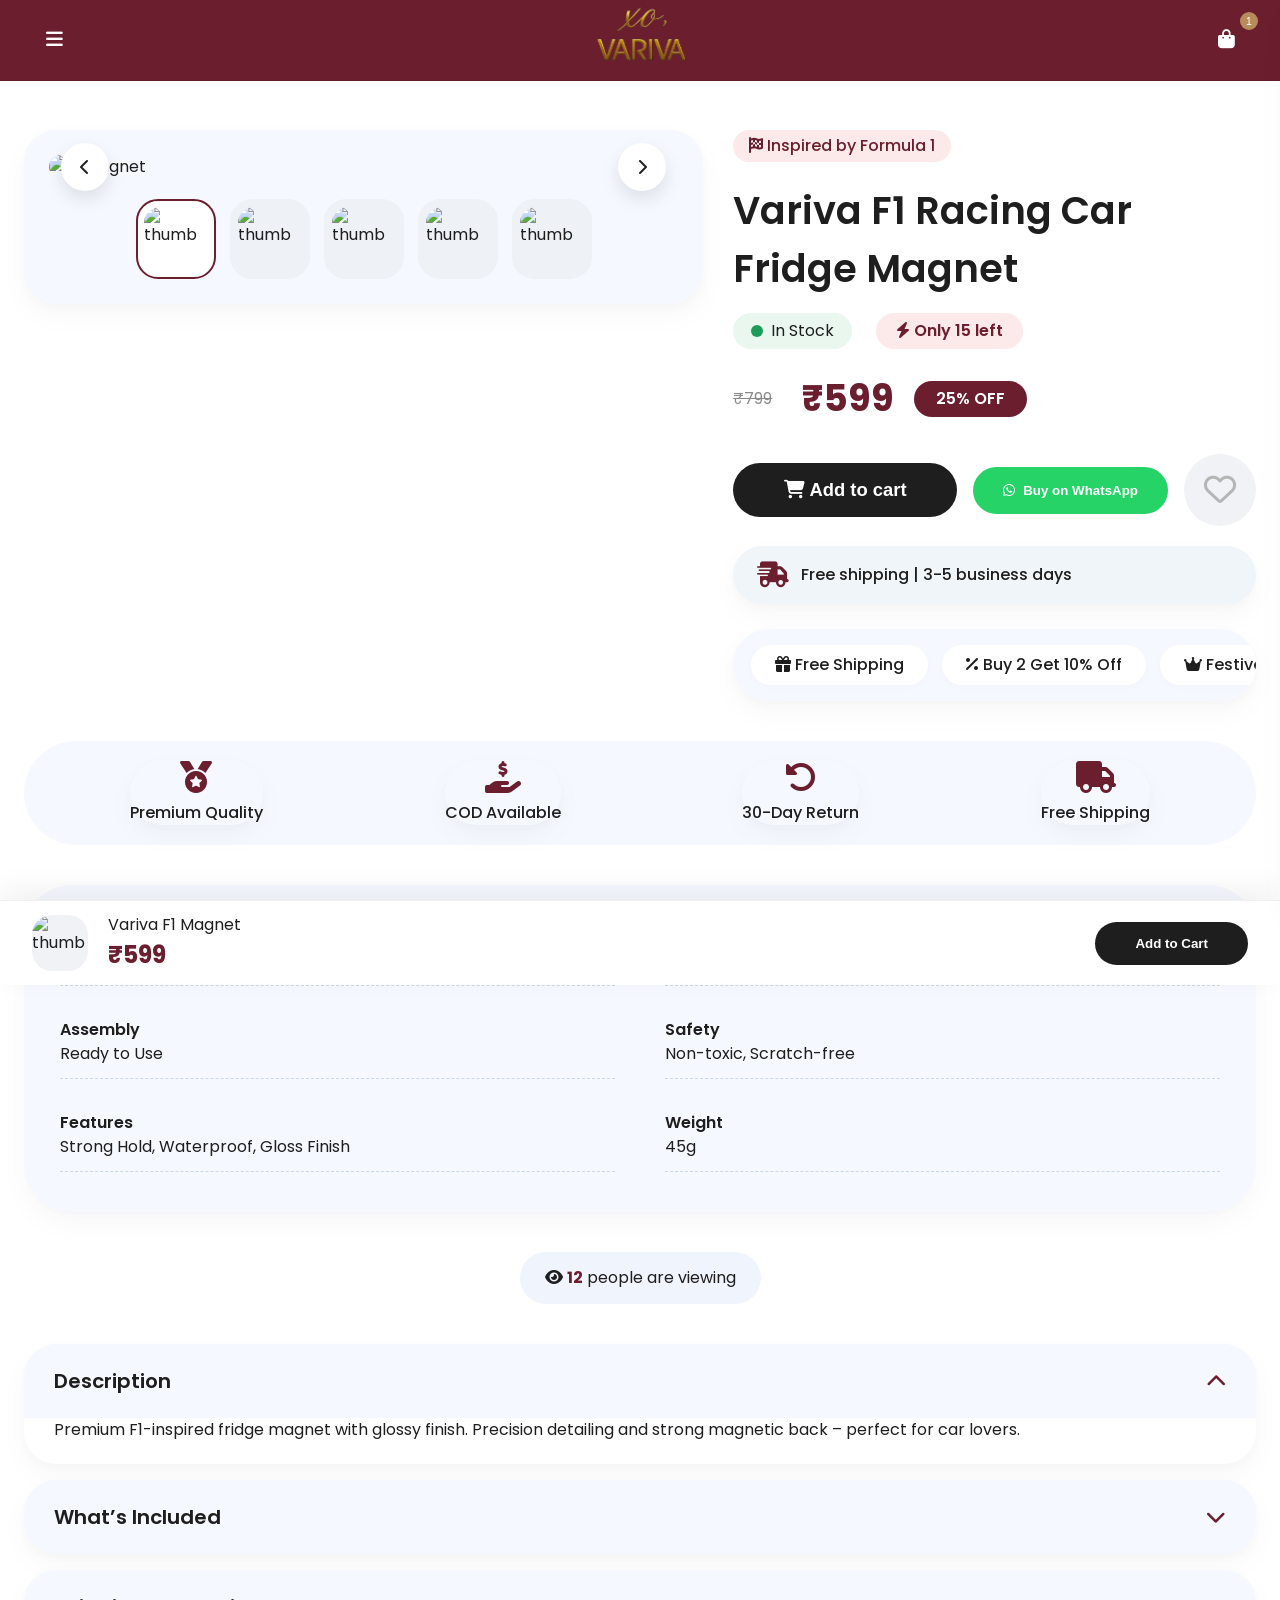
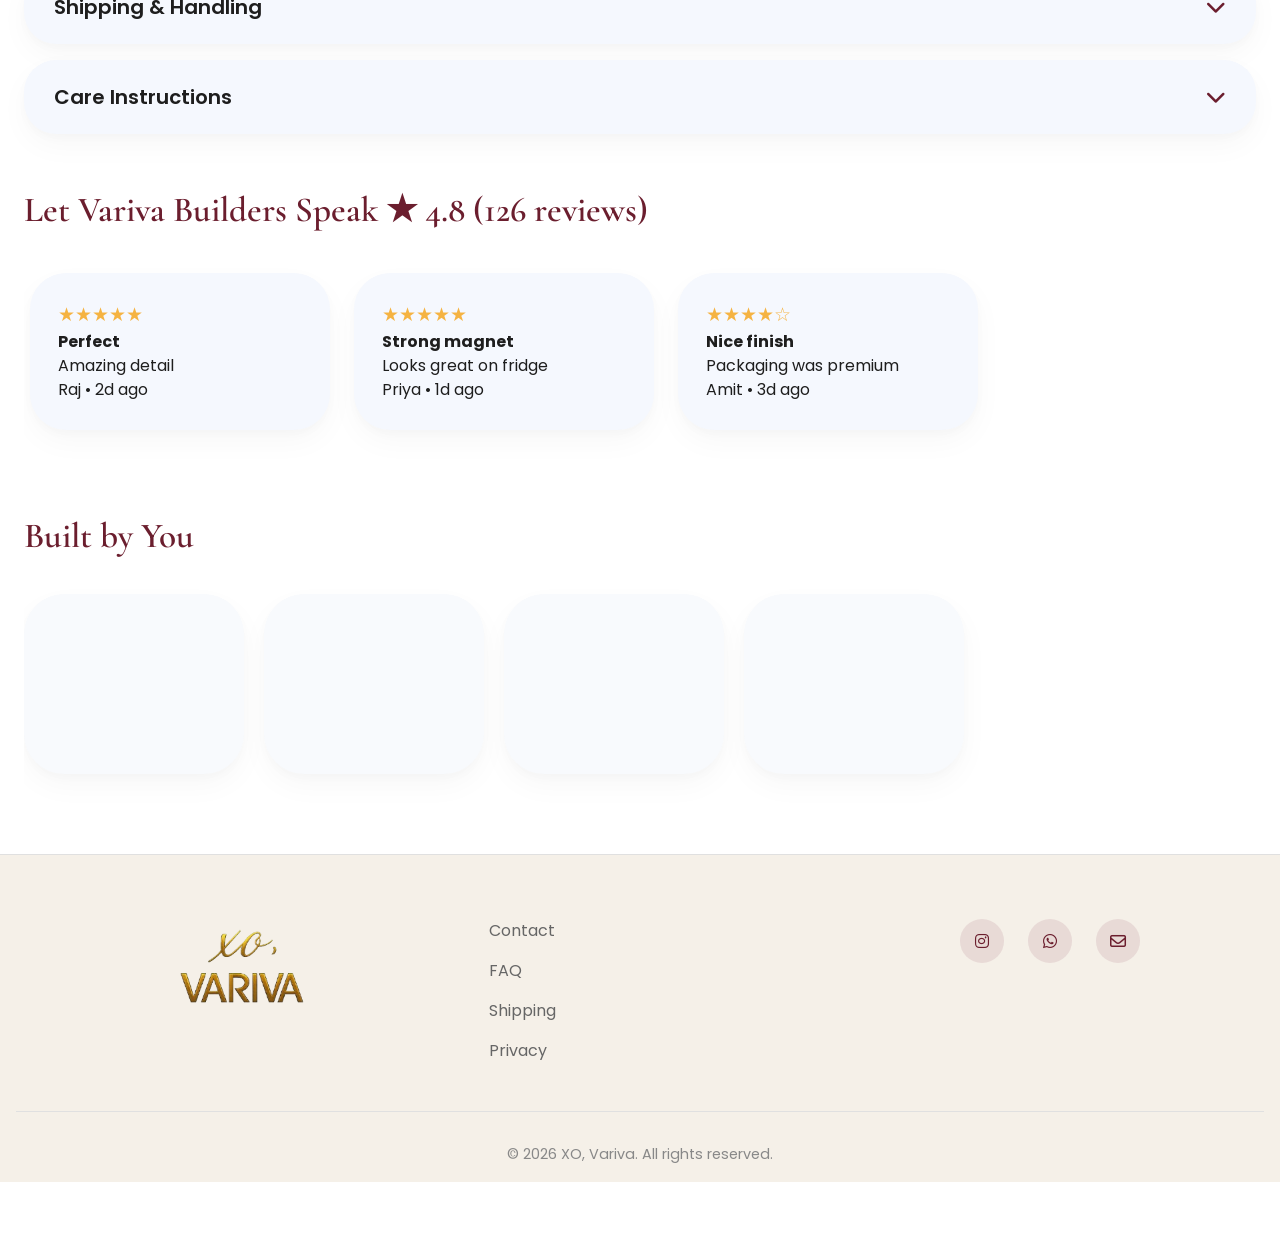
==== f1page.html @ 3cf64bf3 "F1games" ====
<!DOCTYPE html>
<html lang="en">
<head>
  <meta charset="UTF-8">
  <meta name="viewport" content="width=device-width, initial-scale=1.0">
  <title>Variva · F1 Racing Magnet</title>
  <!-- Poppins + Cormorant -->
  <link rel="preconnect" href="https://fonts.googleapis.com">
  <link rel="preconnect" href="https://fonts.gstatic.com" crossorigin>
  <link href="https://fonts.googleapis.com/css2?family=Poppins:wght@300;400;500;600;700&family=Cormorant+Garamond:wght@400;500;600;700&display=swap" rel="stylesheet">
  <!-- Font Awesome 6 -->
  <link rel="stylesheet" href="https://cdnjs.cloudflare.com/ajax/libs/font-awesome/6.0.0-beta3/css/all.min.css">
    
    <link rel="stylesheet" href="css/style.css">
    <link rel="stylesheet" href="css/responsive.css">
    <link rel="stylesheet" href="https://cdnjs.cloudflare.com/ajax/libs/font-awesome/6.4.0/css/all.min.css">
    <link rel="preconnect" href="https://fonts.googleapis.com">
    <link rel="preconnect" href="https://fonts.gstatic.com" crossorigin>
    <link href="https://fonts.googleapis.com/css2?family=Cormorant+Garamond:wght@300;400;500;600;700&family=Inter:wght@300;400;500&display=swap" rel="stylesheet">
  <style>
    /* ===== CSS ROOT VARIABLES (matching index) ===== */
    :root {
      --deep-maroon: #6B1E2E;
      --light-maroon: #fceaea;
      --warm-beige: #f5f0e8;
      --ivory: #ffffff;
      --gray-light: #f5f5f5;
      --gray-medium: #e0e0e0;
      --black: #1e1e1e;
      --dm-gold: #b78c5a;
      --font-serif: 'Cormorant Garamond', serif;
      --font-sans: 'Poppins', sans-serif;
      --border-radius-small: 12px;
      --shadow-floating: 0 20px 40px rgba(0,0,0,0.08), 0 8px 20px rgba(0,0,0,0.06);
      --transition-slow: all 0.4s cubic-bezier(0.23, 1, 0.32, 1);
      --transition-fast: all 0.2s ease;
    }

    * { margin: 0; padding: 0; box-sizing: border-box; }
    body {
      background: #ffffff;
      font-family: var(--font-sans);
      color: var(--black);
      line-height: 1.5;
      padding-top: 80px; /* navbar height */
      overflow-x: hidden;
    }
    .page-wrap {
      max-width: 1280px;
      margin: 0 auto;
      padding: 20px 24px 40px;
    }

    /* grey containers for F1 page */
    .gallery-main, .trust-item, .highlight-box, .accordion-item,
    .review-card, .gallery-card, .delivery-info, .offer-slider {
      background: #f8fafd;
      border-radius: 32px;
      box-shadow: 0 12px 30px rgba(0,0,0,0.03), 0 4px 10px rgba(0,0,0,0.02);
    }

    .maroon-text, .urgency, .new-price, .discount-badge, .live-viewer span {
      color: var(--deep-maroon);
    }

    .btn-primary {
      background: var(--black);
      color: white;
      border: none;
      border-radius: 60px;
      padding: 16px 32px;
      font-weight: 600;
      cursor: pointer;
      transition: 0.2s;
    }
    .btn-primary:hover { background: #2e2e2e; transform: scale(1.02); }

    .btn-whatsapp {
      background: #25D366;
      color: white;
      border: none;
      border-radius: 60px;
      padding: 16px 30px;
      font-weight: 600;
      display: inline-flex;
      align-items: center;
      gap: 8px;
      cursor: pointer;
    }
    .btn-whatsapp:hover { background: #20b859; transform: scale(1.02); }

    .old-price { color: #8a8a8a; text-decoration: line-through; margin-right: 10px; }
    .new-price { font-size: 2.3rem; font-weight: 700; }

    /* product grid */
    .product-showcase { display: flex; flex-wrap: wrap; gap: 30px; margin: 30px 0; }
    .gallery-col { flex: 1.3; min-width: 300px; }
    .info-col { flex: 1; min-width: 320px; }

    /* gallery */
    .gallery-main { padding: 25px; background: #f5f8fe; }
    .main-image-wrap { position: relative; display: flex; align-items: center; justify-content: center; margin-bottom: 20px; }
    .main-image-wrap img { width: 100%; max-height: 360px; object-fit: contain; border-radius: 28px; background: #f5f8fe; transition: opacity 0.3s; }
    .arrow { position: absolute; top: 50%; transform: translateY(-50%); background: white; width: 48px; height: 48px; border-radius: 50%; display: flex; align-items: center; justify-content: center; box-shadow: 0 8px 18px rgba(0,0,0,0.1); cursor: pointer; }
    .arrow-left { left: 12px; }
    .arrow-right { right: 12px; }
    .thumbnail-strip { display: flex; gap: 14px; flex-wrap: wrap; justify-content: center; }
    .thumb { width: 80px; height: 80px; background: #eef2f6; border-radius: 22px; padding: 6px; cursor: pointer; border: 2px solid transparent; }
    .thumb img { width: 100%; height: 100%; object-fit: cover; border-radius: 16px; }
    .thumb.active-thumb { border-color: var(--deep-maroon); background: white; }

    /* info */
    .label-tag { color: var(--deep-maroon); background: #fceaea; display: inline-block; padding: 4px 16px; border-radius: 40px; font-weight: 500; margin-bottom: 8px; }
    h1 { font-size: 2.4rem; font-weight: 600; margin: 12px 0 16px; }
    .stock-row { display: flex; gap: 24px; flex-wrap: wrap; margin: 12px 0 20px; }
    .stock-status { display: flex; align-items: center; gap: 8px; background: #e9f7ef; padding: 6px 18px; border-radius: 60px; }
    .green-dot { width: 12px; height: 12px; background: #1e9b5a; border-radius: 50%; }
    .urgency { background: #fceaea; padding: 6px 20px; border-radius: 60px; font-weight: 600; }
    .price-block { display: flex; align-items: center; gap: 20px; margin: 22px 0; flex-wrap: wrap; }
    .discount-badge { background: var(--deep-maroon); color: white; border-radius: 60px; padding: 6px 22px; font-weight: 600; }
    .btn-group { display: flex; flex-wrap: wrap; gap: 16px; margin: 28px 0 20px; align-items: center; }
    .btn-add-cart { background: var(--black); color: white; border: none; padding: 16px 40px; border-radius: 60px; font-weight: 600; font-size: 1.15rem; flex: 1 1 auto; cursor: pointer; }
    .wishlist-icon { font-size: 2rem; color: #b5b5b5; cursor: pointer; background: #f0f2f5; padding: 12px 20px; border-radius: 50%; }
    .wishlist-icon.wishlist-active { color: var(--deep-maroon); background: #fceaea; }
    .delivery-info { background: #f0f5fa; border-radius: 60px; padding: 16px 24px; margin: 20px 0; display: flex; align-items: center; gap: 12px; font-weight: 500; }
    .delivery-info i { color: var(--deep-maroon); font-size: 1.6rem; }
    
    /* OFFER SLIDER - exactly as in your snippet */
    .offer-slider { display: flex; gap: 14px; overflow-x: auto; padding: 16px 18px; margin: 25px 0 0; background: #f5f8fe; border-radius: 70px; scroll-snap-type: x mandatory; }
    .offer-item { background: white; border-radius: 60px; padding: 8px 24px; white-space: nowrap; font-weight: 500; box-shadow: 0 2px 8px rgba(0,0,0,0.02); }

    /* trust badges */
    .trust-badges { display: flex; flex-wrap: wrap; justify-content: space-around; gap: 10px; margin: 40px 0; background: #f5f9ff; border-radius: 80px; padding: 20px; }
    .trust-item { background: transparent; display: flex; flex-direction: column; align-items: center; gap: 8px; font-weight: 500; }
    .trust-item i { font-size: 2rem; color: var(--deep-maroon); }

    /* highlights box */
    .highlight-box { padding: 40px 36px; background: #f5f8fe; display: grid; grid-template-columns: repeat(2,1fr); gap: 32px 50px; margin: 40px 0; border-radius: 48px; }
    .highlight-item { border-bottom: 1px dashed #ccd7e6; padding-bottom: 12px; }
    .highlight-item strong { display: block; font-weight: 600; }

    /* live viewers */
    .live-viewer { text-align: center; background: #f0f4fc; padding: 14px 25px; border-radius: 70px; width: fit-content; margin: 20px auto 30px; }
    .live-viewer span { font-weight: 700; }

    /* accordion */
    .accordion { margin: 40px 0; }
    .accordion-item { border-radius: 32px; margin-bottom: 16px; background: #f5f8fe; overflow: hidden; }
    .accordion-header { display: flex; justify-content: space-between; align-items: center; padding: 22px 30px; cursor: pointer; font-weight: 600; font-size: 1.25rem; }
    .accordion-header i { transition: transform 0.4s; color: var(--deep-maroon); }
    .accordion-content { max-height: 0; padding: 0 30px; overflow: hidden; transition: max-height 0.5s, padding 0.3s; background: white; }
    .accordion-item.open .accordion-content { max-height: 200px; padding: 0 30px 22px; }
    .accordion-item.open .fa-chevron-down { transform: rotate(180deg); }

    /* reviews & community */
    .section-title { font-size: 2.2rem; font-weight: 600; margin: 50px 0 20px; }
    .section-title span { color: var(--deep-maroon); }
    .review-carousel { display: flex; gap: 24px; overflow-x: auto; padding: 16px 6px 30px; scroll-behavior: smooth; }
    .review-card { min-width: 300px; flex: 0 0 auto; background: #f5f8fe; border-radius: 36px; padding: 28px; }
    .review-card .stars { color: #f5b342; font-size: 1.2rem; }
    .community-reel { display: flex; gap: 20px; overflow-x: auto; padding: 12px 0 40px; scroll-behavior: smooth; }
    .gallery-card { min-width: 220px; height: 180px; border-radius: 40px; background-size: cover; background-position: center; position: relative; }
    .overlay { background: linear-gradient(transparent 40%, rgba(0,0,0,0.2)); border-radius: 40px; padding: 20px; display: flex; flex-direction: column; justify-content: flex-end; height: 100%; color: white; font-weight: 600; }
    .play-icon { background: rgba(255,255,255,0.3); backdrop-filter: blur(4px); width: 44px; height: 44px; border-radius: 50%; display: flex; align-items: center; justify-content: center; margin-bottom: 8px; }

    /* sticky bar */
    .sticky-bar { position: fixed; bottom: 0; left: 0; width: 100%; background: white; box-shadow: 0 -10px 30px rgba(0,0,0,0.06); padding: 12px 32px; display: flex; align-items: center; justify-content: space-between; z-index: 1000; transform: translateY(100%); transition: transform 0.4s; border-top: 1px solid #f0f0f0; }
    .sticky-bar.show { transform: translateY(0); }
    .sticky-left { display: flex; align-items: center; gap: 20px; }
    .sticky-thumb { width: 56px; height: 56px; background: #f0f2f5; border-radius: 20px; object-fit: cover; }
    .sticky-price { color: var(--deep-maroon); font-weight: 700; font-size: 1.5rem; }
    .sticky-btn { background: var(--black); color: white; border: none; padding: 14px 40px; border-radius: 60px; font-weight: 600; cursor: pointer; }

    /* fade animation */
    .fade-up { opacity: 0; transform: translateY(24px); transition: opacity 0.8s, transform 0.8s; }
    .fade-up.appear { opacity: 1; transform: translateY(0); }

    /* ===== YOUR EXACT NAVBAR STYLES ===== */
    .luxury-navbar {
      position: fixed;
      top: 0;
      width: 100%;
      background: var(--deep-maroon);
      border-bottom: 1px solid rgba(0,0,0,0.06);
      z-index: 1000;
    }
    .navbar-inner {
      max-width: 1400px;
      margin: auto;
      height: 80px;
      padding: 0 2rem;
      position: relative;
    }
    .menu-icon, .cart-icon {
      position: absolute;
      top: 50%;
      transform: translateY(-50%);
      background: none;
      border: none;
      color: var(--ivory);
      font-size: 1.2rem;
      cursor: pointer;
    }
    .menu-icon { left: 2rem; }
    .cart-icon { right: 2rem; }
    .cart-count {
      position: absolute;
      top: -6px;
      right: -10px;
      background: var(--dm-gold);
      color: #ffffff;
      font-size: 0.65rem;
      padding: 2px 6px;
      border-radius: 50%;
    }
    .logo-center {
      position: absolute;
      left: 50%;
      transform: translateX(-50%);
    }
    .logo-icon { height: 65px; display: block; }

    /* floating menu */
    .floating-menu {
      position: fixed;
      inset: 0;
      background: rgba(18, 4, 9, 0.96);
      display: flex;
      align-items: center;
      justify-content: center;
      opacity: 0;
      pointer-events: none;
      transition: opacity 0.35s;
      z-index: 2000;
    }
    .floating-menu.active {
      opacity: 1;
      pointer-events: auto;
    }
    .close-menu {
      position: absolute;
      top: 2rem;
      right: 2rem;
      background: none;
      border: none;
      color: #fff;
      font-size: 1.4rem;
      cursor: pointer;
    }
    .menu-items {
      display: flex;
      flex-direction: column;
      gap: 1.6rem;
      text-align: center;
    }
    .menu-item {
      font-family: var(--font-serif);
      font-size: 1.5rem;
      color: #fff;
      text-decoration: none;
    }

    /* ===== YOUR EXACT CART PANEL STYLES ===== */
    .cart-panel {
      position: fixed;
      top: 0;
      right: -400px;
      width: 380px;
      height: 100vh;
      background-color: var(--ivory);
      z-index: 1001;
      box-shadow: var(--shadow-floating);
      display: flex;
      flex-direction: column;
      transition: var(--transition-slow);
    }
    .cart-panel.active {
      right: 0;
    }
    .cart-header {
      padding: 2rem;
      border-bottom: 1px solid var(--gray-medium);
      display: flex;
      justify-content: space-between;
      align-items: center;
    }
    .cart-header h3 {
      font-family: var(--font-serif);
      font-size: 1.5rem;
      color: var(--deep-maroon);
      font-weight: 600;
    }
    .close-cart {
      background: none;
      border: none;
      font-size: 1.3rem;
      color: var(--deep-maroon);
      cursor: pointer;
      width: 36px;
      height: 36px;
      display: flex;
      align-items: center;
      justify-content: center;
      border-radius: 50%;
      transition: var(--transition-fast);
    }
    .close-cart:hover {
      background-color: rgba(122, 28, 63, 0.1);
    }
    .cart-content {
      flex: 1;
      padding: 2rem;
      overflow-y: auto;
    }
    .cart-item {
      display: flex;
      gap: 1.5rem;
      padding: 1.5rem 0;
      border-bottom: 1px solid var(--gray-medium);
    }
    .cart-item-image {
      width: 80px;
      height: 80px;
      overflow: hidden;
      border-radius: var(--border-radius-small);
    }
    .cart-item-image img {
      width: 100%;
      height: 100%;
      object-fit: cover;
    }
    .cart-item-details {
      flex: 1;
    }
    .cart-item-details h4 {
      font-family: var(--font-serif);
      font-size: 1.2rem;
      margin-bottom: 0.5rem;
      color: var(--black);
    }
    .cart-item-details p {
      font-size: 0.9rem;
      color: #666;
      margin-bottom: 1rem;
    }
    .cart-item-controls {
      display: flex;
      justify-content: space-between;
      align-items: center;
    }
    .quantity-selector {
      display: flex;
      align-items: center;
      gap: 0.75rem;
      background-color: var(--gray-light);
      padding: 0.5rem 0.75rem;
      border-radius: var(--border-radius-small);
    }
    .quantity-btn {
      background: none;
      border: none;
      font-size: 1.2rem;
      cursor: pointer;
      width: 24px;
      height: 24px;
      display: flex;
      align-items: center;
      justify-content: center;
    }
    .item-price {
      font-weight: 600;
      color: var(--deep-maroon);
    }
    .cart-footer {
      padding: 2rem;
      border-top: 1px solid var(--gray-medium);
    }
    .cart-total {
      display: flex;
      justify-content: space-between;
      font-weight: 600;
      margin-bottom: 1rem;
      font-size: 1.1rem;
    }
    .whatsapp-cta {
      width: 100%;
      background: #25D366;
      color: white;
      border: none;
      padding: 1rem;
      border-radius: 50px;
      font-weight: 600;
      display: flex;
      align-items: center;
      justify-content: center;
      gap: 0.5rem;
      cursor: pointer;
      transition: var(--transition-fast);
    }
    .whatsapp-cta:hover {
      background: #20b859;
      transform: scale(1.02);
    }
    .cart-note {
      font-size: 0.75rem;
      text-align: center;
      margin-top: 1rem;
      color: #888;
    }
    .overlay {
      position: fixed;
      inset: 0;
      background: rgba(0,0,0,0.3);
      z-index: 1000;
      opacity: 0;
      pointer-events: none;
      transition: 0.3s;
    }
    .overlay.active {
      opacity: 1;
      pointer-events: auto;
    }

    
    @media (max-width:480px) {
      .cart-panel { width: 100%; right: -100%; }
    }
  </style>
</head>
<body>
  <!-- FIXED NAVBAR (exactly yours) -->
  <header class="luxury-navbar">
    <div class="navbar-inner">
      <button class="menu-icon" id="menuToggle" aria-label="Open Menu">
        <i class="fas fa-bars"></i>
      </button>
      <div class="logo-center">
        <a href="#">
          <img src="logo.png" alt="XO Variva Logo" class="logo-icon">
        </a>
      </div>
      <button class="cart-icon" id="cartToggle" aria-label="Cart">
        <i class="fas fa-shopping-bag"></i>
        <span class="cart-count">0</span>
      </button>
    </div>
  </header>

  <!-- FLOATING MENU (exactly yours) -->
  <div class="floating-menu" id="floatingMenu">
    <button class="close-menu" id="closeMenu">✕</button>
    <nav class="menu-items">
  <a href="index.html" class="menu-item">Home</a>
  <a href="#" class="menu-item">Date Night Games</a>
  <div class="f1-menu">
    <span>F1</span>
    <div class="f1-submenu">
      <a href="f1page.html">Fridge Magnet</a>
      <a href="keychain.html">Keychain</a>
    </div>
  </div>
  <a href="#" class="menu-item">Wall Art</a>
</nav>
</div>

  <!-- OVERLAY (for cart) -->
  <div class="overlay" id="overlay"></div>

  <!-- LUXURY CART PANEL (exactly yours, with both products) -->
  <div class="cart-panel" id="cartPanel">
    <div class="cart-header">
      <h3>Your Selection</h3>
      <button class="close-cart" id="closeCart">
        <i class="fas fa-times"></i>
      </button>
    </div>
    <div class="cart-content" id="cartContent">
      <!-- Issued in Love (always present) -->
      <div class="cart-item" data-product-id="issued-love">
        <div class="cart-item-image">
          <img src="https://images.unsplash.com/photo-1513475382585-d06e58bcb0e0?ixlib=rb-4.0.3&auto=format&fit=crop&w=100&q=80" alt="Issued in Love">
        </div>
        <div class="cart-item-details">
          <h4>Issued in Love</h4>
          <p>The couples game for intentional romance</p>
          <div class="cart-item-controls">
            <div class="quantity-selector">
              <button class="quantity-btn minus" data-product="issued-love">-</button>
              <span class="quantity" data-product="issued-love">1</span>
              <button class="quantity-btn plus" data-product="issued-love">+</button>
            </div>
            <span class="item-price" data-product="issued-love">₹1850</span>
          </div>
        </div>
      </div>
      <!-- F1 Magnet will be injected here dynamically -->
    </div>
    <div class="cart-footer">
      <div class="cart-total">
        <span>Total</span>
        <span class="total-price" id="totalPrice">₹1850</span>
      </div>
      <button class="whatsapp-cta" id="whatsappCheckout">
        <i class="fab fa-whatsapp"></i> Buy on WhatsApp
      </button>
      <p class="cart-note">You'll be redirected to WhatsApp to complete your purchase</p>
    </div>
  </div>

  <!-- MAIN F1 PRODUCT PAGE CONTENT (all sections included) -->
  <div class="page-wrap">
    <!-- PRODUCT SHOWCASE -->
    <div class="product-showcase fade-up">
      <div class="gallery-col">
        <div class="gallery-main">
          <div class="main-image-wrap">
            <img id="mainProductImage" src="https://placehold.co/600x400/f0f2f5/1e1e1e?text=F1+Front" alt="F1 magnet">
            <div class="arrow arrow-left" id="prevArrow"><i class="fas fa-chevron-left"></i></div>
            <div class="arrow arrow-right" id="nextArrow"><i class="fas fa-chevron-right"></i></div>
          </div>
          <div class="thumbnail-strip" id="thumbnailStrip">
            <div class="thumb active-thumb" data-img="https://placehold.co/600x400/f0f2f5/1e1e1e?text=F1+Front"><img src="https://placehold.co/100/f0f2f5/1e1e1e?text=F1+Front" alt="thumb"></div>
            <div class="thumb" data-img="https://placehold.co/600x400/e0e4ea/1e1e1e?text=Side+View"><img src="https://placehold.co/100/e0e4ea/1e1e1e?text=Side" alt="thumb"></div>
            <div class="thumb" data-img="https://placehold.co/600x400/d2d8e0/1e1e1e?text=On+fridge"><img src="https://placehold.co/100/d2d8e0/1e1e1e?text=Fridge" alt="thumb"></div>
            <div class="thumb" data-img="https://placehold.co/600x400/caced8/1e1e1e?text=Packaging"><img src="https://placehold.co/100/caced8/1e1e1e?text=Box" alt="thumb"></div>
            <div class="thumb" data-img="https://placehold.co/600x400/bec4d0/1e1e1e?text=Close-up"><img src="https://placehold.co/100/bec4d0/1e1e1e?text=Close" alt="thumb"></div>
          </div>
        </div>
      </div>
      <div class="info-col">
        <div class="label-tag"><i class="fas fa-flag-checkered"></i> Inspired by Formula 1</div>
        <h1>Variva F1 Racing Car Fridge Magnet</h1>
        <div class="stock-row">
          <div class="stock-status"><span class="green-dot"></span> In Stock</div>
          <div class="urgency"><i class="fas fa-bolt"></i> Only 15 left</div>
        </div>
        <div class="price-block">
          <span class="old-price">₹799</span>
          <span class="new-price">₹599</span>
          <span class="discount-badge">25% OFF</span>
        </div>
        <div class="btn-group">
          <button class="btn-add-cart" id="addF1ToCart"><i class="fas fa-shopping-cart"></i> Add to cart</button>
          <button class="btn-whatsapp" id="whatsappBuyF1"><i class="fab fa-whatsapp"></i> Buy on WhatsApp</button>
          <div class="wishlist-icon" id="wishlistBtn"><i class="far fa-heart"></i></div>
        </div>
        <div class="delivery-info">
          <i class="fas fa-shipping-fast"></i> <span>Free shipping | 3-5 business days</span>
        </div>
        <!-- OFFER SLIDER (exact as requested) -->
        <div class="offer-slider" id="offerSlider">
          <span class="offer-item"><i class="fas fa-gift"></i> Free Shipping</span>
          <span class="offer-item"><i class="fas fa-percent"></i> Buy 2 Get 10% Off</span>
          <span class="offer-item"><i class="fas fa-crown"></i> Festive Offer</span>
          <span class="offer-item"><i class="fas fa-cube"></i> Gift Pack</span>
          <span class="offer-item"><i class="fas fa-bolt"></i> Flash Sale</span>
        </div>
      </div>
    </div>

    <!-- TRUST BADGES (exact) -->
    <div class="trust-badges fade-up">
      <div class="trust-item"><i class="fas fa-medal"></i> Premium Quality</div>
      <div class="trust-item"><i class="fas fa-hand-holding-usd"></i> COD Available</div>
      <div class="trust-item"><i class="fas fa-rotate-left"></i> 30-Day Return</div>
      <div class="trust-item"><i class="fas fa-truck"></i> Free Shipping</div>
    </div>

    <!-- HIGHLIGHTS BOX (exact) -->
    <div class="highlight-box fade-up">
      <div class="highlight-item"><strong>Material</strong> <span>High-quality ABS + Magnetic Back</span></div>
      <div class="highlight-item"><strong>Age Group</strong> <span>All Ages</span></div>
      <div class="highlight-item"><strong>Assembly</strong> <span>Ready to Use</span></div>
      <div class="highlight-item"><strong>Safety</strong> <span>Non-toxic, Scratch-free</span></div>
      <div class="highlight-item"><strong>Features</strong> <span>Strong Hold, Waterproof, Gloss Finish</span></div>
      <div class="highlight-item"><strong>Weight</strong> <span>45g</span></div>
    </div>

    <!-- LIVE VIEWERS (exact) -->
    <div class="live-viewer fade-up" id="liveViewer"><i class="fas fa-eye"></i> <span id="liveCount">12</span> people are viewing</div>

    <!-- ACCORDION (exact) -->
    <div class="accordion fade-up" id="accordion">
      <div class="accordion-item open" id="acc1">
        <div class="accordion-header">Description <i class="fas fa-chevron-down"></i></div>
        <div class="accordion-content">Premium F1-inspired fridge magnet with glossy finish. Precision detailing and strong magnetic back – perfect for car lovers.</div>
      </div>
      <div class="accordion-item" id="acc2">
        <div class="accordion-header">What’s Included <i class="fas fa-chevron-down"></i></div>
        <div class="accordion-content">1 Magnet, Gift Box, Warranty Card, Microfiber cleaning cloth.</div>
      </div>
      <div class="accordion-item" id="acc3">
        <div class="accordion-header">Shipping & Handling <i class="fas fa-chevron-down"></i></div>
        <div class="accordion-content">Dispatched within 24h. Delivery 3–5 working days. Trackable.</div>
      </div>
      <div class="accordion-item" id="acc4">
        <div class="accordion-header">Care Instructions <i class="fas fa-chevron-down"></i></div>
        <div class="accordion-content">Wipe with dry cloth. Avoid direct water. Keep away from extreme heat.</div>
      </div>
    </div>

    <!-- REVIEWS (carousel) -->
    <div class="section-title fade-up">Let Variva Builders Speak <span>★ 4.8 (126 reviews)</span></div>
    <div class="review-carousel fade-up" id="reviewCarousel"></div>

    <!-- COMMUNITY GALLERY (exact) -->
    <div class="section-title fade-up">Built by You</div>
    <div class="community-reel fade-up" id="communityReel">
      <div class="gallery-card" style="background-image: url('https://placehold.co/300x200/ccd2dc/1e1e1e?text=Fridge+1');"><div class="overlay"><span class="play-icon"><i class="fas fa-play"></i></span> 2.1k views</div></div>
      <div class="gallery-card" style="background-image: url('https://placehold.co/300x200/bec9d3/1e1e1e?text=Fridge+2');"><div class="overlay"><span class="play-icon"><i class="fas fa-play"></i></span> 954 views</div></div>
      <div class="gallery-card" style="background-image: url('https://placehold.co/300x200/aab7c4/1e1e1e?text=F1+Setup');"><div class="overlay"><span class="play-icon"><i class="fas fa-play"></i></span> 3.4k views</div></div>
      <div class="gallery-card" style="background-image: url('https://placehold.co/300x200/9eadbe/1e1e1e?text=Collection');"><div class="overlay"><span class="play-icon"><i class="fas fa-play"></i></span> 1.2k views</div></div>
    </div>
  </div>

  <!-- STICKY BAR -->
  <div class="sticky-bar" id="stickyBar">
    <div class="sticky-left">
      <img src="https://placehold.co/100/f0f2f5/1e1e1e?text=F1" alt="thumb" class="sticky-thumb">
      <div><div>Variva F1 Magnet</div><span class="sticky-price">₹599</span></div>
    </div>
    <button class="sticky-btn" id="stickyAddF1">Add to Cart</button>
  </div>

      <!-- Footer -->
    <footer class="luxury-footer">
        <div class="footer-container">
            <div class="footer-brand">
<div class="footer-logo footer-logo-img"><br>   
    <img src="logo.png" alt="XO Variva Logo">
</div>
<br>
            </div>
            <div class="footer-links">
                <a href="#" class="footer-link">Contact</a>
                <a href="#" class="footer-link">FAQ</a>
                <a href="#" class="footer-link">Shipping</a>
                <a href="#" class="footer-link">Privacy</a>
            </div>
            <div class="footer-social">
                <a href="https://www.instagram.com/xo.variva?utm_source=ig_web_button_share_sheet&igsh=ZDNlZDc0MzIxNw==" class="social-link">
                    <i class="fab fa-instagram"></i>
                </a>
                <!-- WhatsApp -->
<a href="https://wa.me/918452018403" 
   class="social-link" 
   target="_blank" 
   rel="noopener">
    <i class="fab fa-whatsapp"></i>
</a>

<!-- Email -->
<a href="mailto:hello@variva.co.in" 
   class="social-link">
    <i class="far fa-envelope"></i>
</a>

            </div>
        </div>
        <div class="footer-bottom">
            <p>&copy; 2026 XO, Variva. All rights reserved.</p>
        </div>
    </footer>
    <!-- Sticky Mobile CTA -->
    <div class="sticky-mobile-cta" id="stickyCta">
        <button class="mobile-whatsapp-btn" id="mobileWhatsapp">
            <i class="fab fa-whatsapp"></i>
            Buy on WhatsApp
        </button>
    </div>

    <!-- Scripts -->
    <script src="js/main.js"></script>
    <script src="js/cart.js"></script>
    <script src="js/animations.js"></script>
    <br><br><br>

  <script>
(function() {

  // ===== CART STATE (shared with index) =====
  let cartItems = [];

  // Load from localStorage (FIXED)
  function loadCart() {
    const saved = localStorage.getItem('varivaCart');

    if (saved) {
      try {
        const parsed = JSON.parse(saved);
        if (parsed.items && Array.isArray(parsed.items)) {
          cartItems = parsed.items;
          return;
        }
      } catch(e) {}
    }

    // Fallback: default Issued in Love (only if no storage)
    cartItems = [
      {
        id: 'issued-love',
        name: 'Issued in Love',
        description: 'The couples game for intentional romance',
        price: 1850,
        quantity: 1,
        image: 'https://images.unsplash.com/photo-1513475382585-d06e58bcb0e0?ixlib=rb-4.0.3&auto=format&fit=crop&w=100&q=80'
      }
    ];

    saveCart();
  }

  loadCart();


  function saveCart() {
    localStorage.setItem('varivaCart', JSON.stringify({ items: cartItems }));
  }


  function updateCartUI() {
    const totalItems = cartItems.reduce((sum, i) => sum + i.quantity, 0);

    const cartCount = document.querySelector('.cart-count');

    if (cartCount) {
      cartCount.textContent = totalItems;
      cartCount.style.display = totalItems ? 'flex' : 'none';
    }

    cartItems.forEach(item => {

      const qtySpan = document.querySelector(
        `.quantity[data-product="${item.id}"]`
      );

      if (qtySpan) qtySpan.textContent = item.quantity;

      const priceSpan = document.querySelector(
        `.item-price[data-product="${item.id}"]`
      );

      if (priceSpan)
        priceSpan.textContent = `₹${item.price * item.quantity}`;
    });

    const total = cartItems.reduce(
      (sum, i) => sum + i.price * i.quantity, 0
    );

    const totalSpan = document.getElementById('totalPrice');

    if (totalSpan) totalSpan.textContent = `₹${total}`;

    saveCart();
  }


  function renderF1InCart() {

    const cartContent = document.getElementById('cartContent');

    const existingF1 = document.querySelector(
      '.cart-item[data-product-id="f1-magnet"]'
    );

    const f1Item = cartItems.find(i => i.id === 'f1-magnet');

    if (f1Item && !existingF1) {

      const f1Html = `
        <div class="cart-item" data-product-id="f1-magnet">
          <div class="cart-item-image">
            <img src="https://placehold.co/100/f0f2f5/1e1e1e?text=F1" alt="F1 Magnet">
          </div>
          <div class="cart-item-details">
            <h4>Variva F1 Racing Magnet</h4>
            <p>Fridge magnet with glossy finish</p>
            <div class="cart-item-controls">
              <div class="quantity-selector">
                <button class="quantity-btn minus" data-product="f1-magnet">-</button>
                <span class="quantity" data-product="f1-magnet">${f1Item.quantity}</span>
                <button class="quantity-btn plus" data-product="f1-magnet">+</button>
              </div>
              <span class="item-price" data-product="f1-magnet">₹${f1Item.price * f1Item.quantity}</span>
            </div>
          </div>
        </div>
      `;

      cartContent.insertAdjacentHTML('beforeend', f1Html);

    } else if (!f1Item && existingF1) {

      existingF1.remove();
    }

    attachQuantityListeners();
  }


  function attachQuantityListeners() {

    document.querySelectorAll('.quantity-btn.minus').forEach(btn => {
      btn.removeEventListener('click', handleMinus);
      btn.addEventListener('click', handleMinus);
    });

    document.querySelectorAll('.quantity-btn.plus').forEach(btn => {
      btn.removeEventListener('click', handlePlus);
      btn.addEventListener('click', handlePlus);
    });
  }


  function handleMinus(e) {

    const productId = e.target.dataset.product;

    const item = cartItems.find(i => i.id === productId);

    if (item && item.quantity > 1) {

      item.quantity--;

    } else if (item && item.quantity === 1 && productId === 'f1-magnet') {

      const index = cartItems.findIndex(i => i.id === 'f1-magnet');

      if (index !== -1) cartItems.splice(index, 1);

      renderF1InCart();
    }

    updateCartUI();
  }


  function handlePlus(e) {

    const productId = e.target.dataset.product;

    const item = cartItems.find(i => i.id === productId);

    if (item) {

      item.quantity++;

      updateCartUI();
    }
  }


  function addF1ToCart() {

    let f1Item = cartItems.find(i => i.id === 'f1-magnet');

    if (!f1Item) {

      f1Item = {
        id: 'f1-magnet',
        name: 'Variva F1 Racing Magnet',
        description: 'Fridge magnet with glossy finish',
        price: 599,
        quantity: 1,
        image: 'https://placehold.co/100/f0f2f5/1e1e1e?text=F1'
      };

      cartItems.push(f1Item);

    } else {

      f1Item.quantity += 1;
    }

    renderF1InCart();
    updateCartUI();
    openCartPanel();
  }


  // Cart panel controls
  const cartPanel = document.getElementById('cartPanel');
  const overlay = document.getElementById('overlay');

  function openCartPanel() {
    cartPanel.classList.add('active');
    overlay.classList.add('active');
    document.body.style.overflow = 'hidden';
  }

  function closeCartPanel() {
    cartPanel.classList.remove('active');
    overlay.classList.remove('active');
    document.body.style.overflow = '';
  }


  document.getElementById('cartToggle').addEventListener('click', openCartPanel);
  document.getElementById('closeCart').addEventListener('click', closeCartPanel);
  overlay.addEventListener('click', closeCartPanel);

  document.addEventListener('keydown', (e) => {
    if (e.key === 'Escape') closeCartPanel();
  });


  document.getElementById('addF1ToCart').addEventListener('click', addF1ToCart);
  document.getElementById('stickyAddF1').addEventListener('click', addF1ToCart);


  function openWhatsApp(quantity, productName) {

    const phone = "8452018403";

    const msg =
      `Hi Variva, I'd like to purchase '${productName}' (Qty: ${quantity})`;

    window.open(
      `https://wa.me/${phone}?text=${encodeURIComponent(msg)}`,
      '_blank'
    );
  }


  document.getElementById('whatsappBuyF1').addEventListener('click', ()=>{

    const qty =
      cartItems.find(i => i.id === 'f1-magnet')?.quantity || 1;

    openWhatsApp(qty, 'Variva F1 Racing Magnet');
  });


  document.getElementById('whatsappCheckout').addEventListener('click', ()=>{

    const item = cartItems[0];

    if (item) openWhatsApp(item.quantity, item.name);
  });


  // Wishlist
  document.getElementById('wishlistBtn').addEventListener('click', function(){

    this.classList.toggle('wishlist-active');

    const icon = this.querySelector('i');

    icon.classList.toggle('far');
    icon.classList.toggle('fas');
  });


  // Gallery
  const mainImg = document.getElementById('mainProductImage');
  const thumbs = document.querySelectorAll('.thumb');
  const prev = document.getElementById('prevArrow');
  const next = document.getElementById('nextArrow');

  if (thumbs.length) {

    let idx = 0;

    const srcs = Array.from(thumbs).map(t=>t.dataset.img);

    function update(i) {

      if(i<0) i=srcs.length-1;
      if(i>=srcs.length) i=0;

      mainImg.src = srcs[i];

      thumbs.forEach((t,j)=>t.classList.toggle('active-thumb',j===i));

      idx=i;
    }

    thumbs.forEach((t,i)=>t.addEventListener('click',()=>update(i)));

    prev.addEventListener('click',()=>update(idx-1));
    next.addEventListener('click',()=>update(idx+1));

    update(0);
  }


  // Floating menu
  document.getElementById('menuToggle').addEventListener('click', ()=>{

    document.getElementById('floatingMenu').classList.add('active');

    document.body.style.overflow = 'hidden';
  });


  document.getElementById('closeMenu').addEventListener('click', ()=>{

    document.getElementById('floatingMenu').classList.remove('active');

    document.body.style.overflow = '';
  });


  document.querySelectorAll('.menu-item').forEach(i=>

    i.addEventListener('click', ()=>{

      document.getElementById('floatingMenu').classList.remove('active');

      document.body.style.overflow = '';
    })
  );


  // Sticky bar scroll
  window.addEventListener('scroll', ()=>{

    if (window.scrollY > 400)

      document.getElementById('stickyBar').classList.add('show');

    else

      document.getElementById('stickyBar').classList.remove('show');
  });


  // Live viewer
  setInterval(()=>{

    const span = document.getElementById('liveCount');

    if(span)

      span.textContent = Math.floor(Math.random()*8 + 9);

  }, 4500);


  // Accordion
  document.querySelectorAll('.accordion-header').forEach(h=>{

    h.addEventListener('click', ()=>{

      const item = h.closest('.accordion-item');

      item.classList.toggle('open');
    });
  });


  // Intersection faders
  const faders = document.querySelectorAll('.fade-up');

  const obs = new IntersectionObserver((entries)=>{

    entries.forEach(e=>{

      if(e.isIntersecting)

        e.target.classList.add('appear');
    });

  }, {threshold:0.1});

  faders.forEach(f=>obs.observe(f));


  // Dummy reviews
  const rc = document.getElementById('reviewCarousel');

  if(rc) rc.innerHTML = `
    <div class="review-card"><div class="stars">★★★★★</div><h4>Perfect</h4><p>Amazing detail</p><div class="review-meta">Raj • 2d ago</div></div>
    <div class="review-card"><div class="stars">★★★★★</div><h4>Strong magnet</h4><p>Looks great on fridge</p><div class="review-meta">Priya • 1d ago</div></div>
    <div class="review-card"><div class="stars">★★★★☆</div><h4>Nice finish</h4><p>Packaging was premium</p><div class="review-meta">Amit • 3d ago</div></div>
  `;


  // Initial render
  renderF1InCart();
  updateCartUI();

})();
</script>
</body>
</html>
---- css/style.css ----
/* CSS Reset & Base */
* {
    margin: 0;
    padding: 0;
    box-sizing: border-box;
}

:root {
    --deep-maroon: #7a1c3f;
    --light-maroon: #9a3459;
    --warm-beige: #f5f1e8;
    --ivory: #fffef7;
    --champagne: #d4c5a2;
    --dark-champagne: #b8a885;
    --white: #ffffff;
    --black: #1a1a1a;
    --gray-light: #f8f8f8;
    --gray-medium: #e8e8e8;
    
    --font-serif: 'Cormorant Garamond', serif;
    --font-sans: 'Inter', sans-serif;
    
    --transition-slow: 0.6s cubic-bezier(0.23, 1, 0.32, 1);
    --transition-medium: 0.4s cubic-bezier(0.23, 1, 0.32, 1);
    --transition-fast: 0.3s cubic-bezier(0.23, 1, 0.32, 1);
    
    --shadow-soft: 0 4px 20px rgba(122, 28, 63, 0.08);
    --shadow-medium: 0 8px 30px rgba(122, 28, 63, 0.12);
    --shadow-floating: 0 15px 40px rgba(122, 28, 63, 0.15);
    
    --border-radius: 12px;
    --border-radius-small: 8px;
}

html {
    scroll-behavior: smooth;
}

body {
    font-family: var(--font-sans);
    background-color: var(--white);
    color: var(--black);
    overflow-x: hidden;
    line-height: 1.6;
}

/* Luxury Toolbar */
.luxury-toolbar {
    position: fixed;
    top: 0;
    left: 0;
    right: 0;
    z-index: 1000;
    padding: 1.5rem 2rem;
    background-color: transparent;
    transition: var(--transition-medium);
}

.luxury-toolbar.scrolled {
    background-color: var(--white);
    box-shadow: var(--shadow-soft);
    padding: 1rem 2rem;
}

.toolbar-container {
    max-width: 1400px;
    margin: 0 auto;
    display: flex;
    justify-content: space-between;
    align-items: center;
}

.logo {
    font-family: var(--font-serif);
    font-size: 1.8rem;
    font-weight: 600;
    color: var(--deep-maroon);
    letter-spacing: 0.5px;
}

.logo-variva {
    color: var(--black);
}

.nav-menu {
    display: flex;
    gap: 1.5rem;
    align-items: center;
}

.menu-icon, .cart-icon {
    background: none;
    border: none;
    color: var(--deep-maroon);
    font-size: 1.3rem;
    cursor: pointer;
    width: 44px;
    height: 44px;
    display: flex;
    align-items: center;
    justify-content: center;
    border-radius: 50%;
    transition: var(--transition-fast);
    position: relative;
}

.menu-icon:hover, .cart-icon:hover {
    background-color: rgba(122, 28, 63, 0.1);
    transform: translateY(-2px);
}

.cart-count {
    position: absolute;
    top: -5px;
    right: -5px;
    background-color: var(--deep-maroon);
    color: var(--white);
    font-size: 0.7rem;
    width: 18px;
    height: 18px;
    border-radius: 50%;
    display: flex;
    align-items: center;
    justify-content: center;
    font-weight: 500;
}

/* Floating Menu */
.floating-menu {
    position: fixed;
    top: 0;
    right: -400px;
    width: 300px;
    height: 100vh;
    background-color: var(--white);
    z-index: 1001;
    box-shadow: var(--shadow-floating);
    padding: 3rem 2rem;
    transition: var(--transition-slow);
    display: flex;
    flex-direction: column;
}

.floating-menu.active {
    right: 0;
}

.close-menu {
    align-self: flex-end;
    background: none;
    border: none;
    font-size: 1.3rem;
    color: var(--deep-maroon);
    cursor: pointer;
    margin-bottom: 3rem;
}
/* Main Menu */

.menu-items {
  display: flex;
  flex-direction: column;
  gap: 1.5rem;
}


/* Main Links */

.menu-item {
  font-family: var(--font-serif);
  font-size: 1.8rem;
  color: var(--black);
  text-decoration: none;
  padding: 0.75rem 0;
  border-bottom: 1px solid var(--gray-medium);
  transition: var(--transition-fast);
  cursor: pointer;
  position: relative;
}

.menu-item:hover {
  color: var(--deep-maroon);
  padding-left: 0.5rem;
}


/* F1 Dropdown Container */

.f1-menu {
  display: flex;
  flex-direction: column;
}


/* F1 Title */

.f1-menu > span {
  font-family: var(--font-serif);
  font-size: 2rem;
  color: var(--white);
  padding: 0.75rem 0;
  border-bottom: 1px solid var(--gray-medium);
  cursor: pointer;
  transition: var(--transition-fast);
}

.f1-menu > span:hover {
  color: var(--deep-maroon);
  padding-left: 0.5rem;
}


/* Submenu */

.f1-submenu {
  display: none;
  flex-direction: column;
  padding-left: 1.2rem;
  margin-top: 0.4rem;
  gap: 0.4rem;
}


/* Submenu Links */

.f1-submenu a {
  font-family: var(--font-sans);
  font-size: 1rem;
  color: #f7f5f5;
  text-decoration: none;
  padding: 0.4rem 0;
  transition: var(--transition-fast);
  border-left: 2px solid transparent;
}

.f1-submenu a:hover {
  color: var(--deep-maroon);
  padding-left: 0.4rem;
  border-left: 2px solid var(--deep-maroon);
}


/* Show submenu on hover */

.f1-menu:hover .f1-submenu {
  display: flex;
}
/* Luxury Cart Panel */
.cart-panel {
    position: fixed;
    top: 0;
    right: -400px;
    width: 380px;
    height: 100vh;
    background-color: var(--white);
    z-index: 1001;
    box-shadow: var(--shadow-floating);
    display: flex;
    flex-direction: column;
    transition: var(--transition-slow);
}

.cart-panel.active {
    right: 0;
}

.cart-header {
    padding: 2rem;
    border-bottom: 1px solid var(--gray-medium);
    display: flex;
    justify-content: space-between;
    align-items: center;
}

.cart-header h3 {
    font-family: var(--font-serif);
    font-size: 1.5rem;
    color: var(--deep-maroon);
    font-weight: 600;
}

.close-cart {
    background: none;
    border: none;
    font-size: 1.3rem;
    color: var(--deep-maroon);
    cursor: pointer;
    width: 36px;
    height: 36px;
    display: flex;
    align-items: center;
    justify-content: center;
    border-radius: 50%;
    transition: var(--transition-fast);
}

.close-cart:hover {
    background-color: rgba(122, 28, 63, 0.1);
}

.cart-content {
    flex: 1;
    padding: 2rem;
    overflow-y: auto;
}

.cart-item {
    display: flex;
    gap: 1.5rem;
    padding: 1.5rem 0;
    border-bottom: 1px solid var(--gray-medium);
}

.cart-item-image {
    width: 80px;
    height: 80px;
    overflow: hidden;
    border-radius: var(--border-radius-small);
}

.cart-item-image img {
    width: 100%;
    height: 100%;
    object-fit: cover;
}

.cart-item-details {
    flex: 1;
}

.cart-item-details h4 {
    font-family: var(--font-serif);
    font-size: 1.2rem;
    margin-bottom: 0.5rem;
    color: var(--black);
}

.cart-item-details p {
    font-size: 0.9rem;
    color: #666;
    margin-bottom: 1rem;
}

.cart-item-controls {
    display: flex;
    justify-content: space-between;
    align-items: center;
}

.quantity-selector {
    display: flex;
    align-items: center;
    gap: 0.75rem;
    background-color: var(--gray-light);
    padding: 0.5rem 0.75rem;
    border-radius: var(--border-radius-small);
}

.quantity-btn {
    background: none;
    border: none;
    width: 24px;
    height: 24px;
    display: flex;
    align-items: center;
    justify-content: center;
    cursor: pointer;
    color: var(--deep-maroon);
    font-size: 1rem;
    border-radius: 4px;
    transition: var(--transition-fast);
}

.quantity-btn:hover {
    background-color: rgba(122, 28, 63, 0.1);
}

.quantity {
    font-weight: 500;
    min-width: 20px;
    text-align: center;
}

.item-price {
    font-family: var(--font-serif);
    font-size: 1.3rem;
    font-weight: 600;
    color: var(--deep-maroon);
}

.cart-footer {
    padding: 2rem;
    border-top: 1px solid var(--gray-medium);
}

.cart-total {
    display: flex;
    justify-content: space-between;
    align-items: center;
    margin-bottom: 1.5rem;
    padding-bottom: 1rem;
    border-bottom: 1px solid var(--gray-medium);
}

.cart-total span:first-child {
    font-size: 1.1rem;
    color: #666;
}

.total-price {
    font-family: var(--font-serif);
    font-size: 1.8rem;
    font-weight: 600;
    color: var(--deep-maroon);
}

.whatsapp-cta {
    width: 100%;
    padding: 1.2rem;
    background-color: var(--deep-maroon);
    color: var(--white);
    border: none;
    border-radius: var(--border-radius);
    font-family: var(--font-sans);
    font-size: 1rem;
    font-weight: 500;
    cursor: pointer;
    display: flex;
    align-items: center;
    justify-content: center;
    gap: 0.75rem;
    transition: var(--transition-medium);
    margin-bottom: 1rem;
}

.whatsapp-cta:hover {
    background-color: var(--light-maroon);
    transform: translateY(-2px);
    box-shadow: var(--shadow-medium);
}

.cart-note {
    font-size: 0.8rem;
    color: #888;
    text-align: center;
    line-height: 1.4;
}

/* Hero Section */
.hero-section {
    min-height: 100vh;
    position: relative;
    background: linear-gradient(135deg, var(--white) 0%, #fef9f5 100%);
    overflow: hidden;
    display: flex;
    align-items: center;
    padding: 6rem 2rem 2rem;
}

.hero-content {
    max-width: 1400px;
    margin: 0 auto;
    width: 100%;
    display: grid;
    grid-template-columns: 1fr 1fr;
    gap: 4rem;
    align-items: center;
    position: relative;
    z-index: 10;
}

.product-title-container {
    max-width: 500px;
}

.product-title {
    font-family: var(--font-serif);
    font-size: 4.5rem;
    font-weight: 600;
    color: var(--deep-maroon);
    line-height: 1.1;
    margin-bottom: 1.5rem;
    opacity: 0;
    transform: translateY(30px);
    animation: fadeUp 1s var(--transition-slow) forwards;
}

.title-line {
    width: 80px;
    height: 2px;
    background-color: var(--champagne);
    margin: 2rem 0;
}

.product-tagline {
    font-size: 1.5rem;
    color: var(--black);
    margin-bottom: 1.5rem;
    opacity: 0;
    transform: translateY(30px);
    animation: fadeUp 1s var(--transition-slow) 0.2s forwards;
    font-weight: 300;
}

.product-description {
    font-size: 1.1rem;
    color: #666;
    line-height: 1.7;
    max-width: 400px;
    opacity: 0;
    transform: translateY(30px);
    animation: fadeUp 1s var(--transition-slow) 0.4s forwards;
}

.product-visual {
    position: relative;
}

.product-image-container {
    position: relative;
    border-radius: var(--border-radius);
    overflow: hidden;
    box-shadow: var(--shadow-floating);
    transform: perspective(1000px) rotateY(-5deg) rotateX(5deg);
    transition: var(--transition-slow);
}

.product-image-container:hover {
    transform: perspective(1000px) rotateY(0deg) rotateX(0deg);
}

.product-image-wrapper {
    position: relative;
    overflow: hidden;
    border-radius: var(--border-radius);
}

.product-image {
    width: 100%;
    height: auto;
    display: block;
    transition: var(--transition-slow);
}

.image-overlay {
    position: absolute;
    top: 0;
    left: 0;
    right: 0;
    bottom: 0;
    background: linear-gradient(to bottom, transparent 0%, rgba(122, 28, 63, 0.05) 100%);
}

.hero-cta {
    position: absolute;
    bottom: -25px;
    left: 50%;
    transform: translateX(-50%);
    background-color: var(--deep-maroon);
    color: var(--white);
    border: none;
    padding: 1.2rem 2.5rem;
    border-radius: 50px;
    font-family: var(--font-sans);
    font-size: 1.1rem;
    font-weight: 500;
    cursor: pointer;
    display: flex;
    align-items: center;
    gap: 0.75rem;
    transition: var(--transition-medium);
    z-index: 20;
    box-shadow: var(--shadow-medium);
    opacity: 0;
    animation: fadeUp 1s var(--transition-slow) 0.8s forwards;
}

.hero-cta:hover {
    background-color: var(--light-maroon);
    transform: translateX(-50%) translateY(-5px);
    box-shadow: 0 12px 30px rgba(122, 28, 63, 0.2);
    gap: 1.5rem;
}

.cta-arrow {
    font-size: 1.3rem;
    transition: var(--transition-medium);
}

/* Animated Hearts */
.hearts-container {
    position: absolute;
    top: 0;
    left: 0;
    width: 100%;
    height: 100%;
    pointer-events: none;
    z-index: 1;
}

.heart {
    position: absolute;
    width: 40px;
    height: 40px;
    background: linear-gradient(135deg, var(--deep-maroon) 0%, var(--light-maroon) 100%);
    clip-path: polygon(50% 0%, 100% 35%, 80% 100%, 50% 75%, 20% 100%, 0% 35%);
    opacity: 0.15;
    filter: blur(0.5px);
}

/* Scroll Indicator */
.scroll-indicator {
    position: absolute;
    bottom: 3rem;
    left: 50%;
    transform: translateX(-50%);
    display: flex;
    flex-direction: column;
    align-items: center;
    gap: 0.75rem;
    z-index: 10;
    opacity: 0;
    animation: fadeIn 1s var(--transition-slow) 1.5s forwards;
}

.scroll-line {
    width: 1px;
    height: 60px;
    background: linear-gradient(to bottom, var(--deep-maroon) 0%, transparent 100%);
    animation: scrollLine 2s infinite;
}

.scroll-indicator span {
    font-size: 0.9rem;
    color: var(--deep-maroon);
    letter-spacing: 2px;
    text-transform: uppercase;
}

/* Sections Common Styles */
section {
    padding: 6rem 2rem;
    position: relative;
}

.section-container {
    max-width: 1200px;
    margin: 0 auto;
}

.section-header {
    margin-bottom: 4rem;
    text-align: center;
}

.section-title {
    font-family: var(--font-serif);
    font-size: 3rem;
    font-weight: 600;
    color: var(--deep-maroon);
    margin-bottom: 1.5rem;
}

.section-divider {
    width: 60px;
    height: 2px;
    background-color: var(--champagne);
    margin: 0 auto;
}

/* What Makes It Different Section */
.different-section {
    background-color: var(--white);
}

.features-grid {
    display: grid;
    grid-template-columns: repeat(3, 1fr);
    gap: 3rem;
}

.feature-card {
    text-align: center;
    padding: 2.5rem 2rem;
    background-color: var(--white);
    border-radius: var(--border-radius);
    box-shadow: var(--shadow-soft);
    transition: var(--transition-medium);
    opacity: 0;
    transform: translateY(30px);
}

.feature-card.visible {
    opacity: 1;
    transform: translateY(0);
}

.feature-card:hover {
    transform: translateY(-10px);
    box-shadow: var(--shadow-medium);
}

.feature-icon {
    width: 70px;
    height: 70px;
    background-color: rgba(122, 28, 63, 0.1);
    border-radius: 50%;
    display: flex;
    align-items: center;
    justify-content: center;
    margin: 0 auto 1.5rem;
    color: var(--deep-maroon);
    font-size: 1.8rem;
    transition: var(--transition-medium);
}

.feature-card:hover .feature-icon {
    background-color: var(--deep-maroon);
    color: var(--white);
}

.feature-card h3 {
    font-family: var(--font-serif);
    font-size: 1.5rem;
    margin-bottom: 1rem;
    color: var(--black);
}

.feature-card p {
    color: #666;
    line-height: 1.7;
}

/* Experience Section */
.experience-section {
    background-color: var(--warm-beige);
    padding: 8rem 2rem;
}

.poetry-container {
    max-width: 700px;
    margin: 0 auto;
    text-align: center;
}

.poetry-line {
    font-family: var(--font-serif);
    font-size: 2.5rem;
    color: var(--black);
    margin-bottom: 2rem;
    opacity: 0;
    transform: translateY(30px);
    transition: var(--transition-slow);
}

.poetry-line.visible {
    opacity: 1;
    transform: translateY(0);
}

.highlight-line {
    color: var(--deep-maroon);
    font-weight: 600;
    margin-top: 3rem;
    font-size: 2.8rem;
}

/* Gifting Angle Section */
.gifting-section {
    background-color: var(--white);
    padding: 8rem 2rem;
}

.gifting-content {
    max-width: 800px;
    margin: 0 auto;
    text-align: center;
}

.gifting-line {
    margin-bottom: 3rem;
    overflow: hidden;
}

.gifting-line h2 {
    font-family: var(--font-serif);
    font-size: 3.5rem;
    color: var(--deep-maroon);
    transform: translateX(-100%);
    transition: transform 1.2s var(--transition-slow);
}

.gifting-line.visible h2 {
    transform: translateX(0);
}

.gifting-subtext {
    font-size: 1.3rem;
    color: #666;
    margin-top: 3rem;
    opacity: 0;
    transform: translateY(20px);
    transition: var(--transition-slow) 0.5s;
}

.gifting-subtext.visible {
    opacity: 1;
    transform: translateY(0);
}

/* Product Essence Section */
.essence-section {
    background-color: var(--white);
}

.essence-content {
    display: grid;
    grid-template-columns: 1fr 1fr;
    gap: 5rem;
    align-items: center;
}

.essence-text {
    max-width: 500px;
}

.essence-title {
    font-family: var(--font-serif);
    font-size: 2.5rem;
    color: var(--deep-maroon);
    margin-bottom: 1.5rem;
}

.essence-divider {
    width: 60px;
    height: 2px;
    background-color: var(--champagne);
    margin-bottom: 2.5rem;
}

.essence-description {
    font-size: 1.2rem;
    line-height: 1.8;
    color: #555;
}

.essence-visual {
    position: relative;
    height: 500px;
}

.cards-slider {
    position: relative;
    height: 100%;
    width: 100%;
}

.card-item {
    position: absolute;
    width: 280px;
    height: 350px;
    background-color: var(--white);
    border-radius: var(--border-radius);
    box-shadow: var(--shadow-medium);
    padding: 2rem;
    display: flex;
    flex-direction: column;
    justify-content: flex-end;
    transition: var(--transition-slow);
    overflow: hidden;
}

.card-item:before {
    content: '';
    position: absolute;
    top: 0;
    left: 0;
    right: 0;
    height: 5px;
    background-color: var(--champagne);
}

.card-1 {
    top: 0;
    left: 0;
    background: linear-gradient(135deg, #f9f3ee 0%, var(--white) 100%);
    z-index: 1;
    transform: rotate(-5deg);
}

.card-2 {
    top: 50%;
    left: 50%;
    transform: translate(-50%, -50%) rotate(2deg);
    z-index: 2;
    background: linear-gradient(135deg, #f5f1e8 0%, var(--white) 100%);
}

.card-3 {
    bottom: 0;
    right: 0;
    background: linear-gradient(135deg, #f0ebe2 0%, var(--white) 100%);
    z-index: 1;
    transform: rotate(5deg);
}

.cards-slider:hover .card-1 {
    transform: rotate(-8deg) translateX(-10px);
}

.cards-slider:hover .card-2 {
    transform: translate(-50%, -50%) rotate(0deg) scale(1.05);
    box-shadow: var(--shadow-floating);
}

.cards-slider:hover .card-3 {
    transform: rotate(8deg) translateX(10px);
}

.card-content h4 {
    font-family: var(--font-serif);
    font-size: 1.5rem;
    color: var(--deep-maroon);
    margin-bottom: 0.75rem;
}

.card-content p {
    color: #666;
    line-height: 1.6;
}

/* Valentine's Section */
.valentine-section {
    background-color: var(--warm-beige);
    padding: 6rem 2rem;
    text-align: center;
}

.valentine-label {
    display: inline-flex;
    align-items: center;
    gap: 1rem;
    margin-bottom: 3rem;
    opacity: 0;
    transform: translateY(20px);
    transition: var(--transition-slow);
}

.valentine-label.visible {
    opacity: 1;
    transform: translateY(0);
}

.valentine-label span {
    font-family: var(--font-serif);
    font-size: 1.3rem;
    color: var(--deep-maroon);
    letter-spacing: 3px;
    text-transform: uppercase;
}

.label-divider {
    width: 40px;
    height: 1px;
    background-color: var(--deep-maroon);
}

.valentine-content {
    max-width: 700px;
    margin: 0 auto;
}

.valentine-title {
    font-family: var(--font-serif);
    font-size: 2.8rem;
    color: var(--black);
    margin-bottom: 1.5rem;
    opacity: 0;
    transform: translateY(30px);
    transition: var(--transition-slow) 0.3s;
}

.valentine-title.visible {
    opacity: 1;
    transform: translateY(0);
}

.valentine-description {
    font-size: 1.2rem;
    color: #666;
    line-height: 1.8;
    opacity: 0;
    transform: translateY(30px);
    transition: var(--transition-slow) 0.6s;
}

.valentine-description.visible {
    opacity: 1;
    transform: translateY(0);
}

/* Media Section */
.media-section {
    background-color: var(--white);
}

.media-header {
    margin-bottom: 4rem;
}

.media-title {
    font-family: var(--font-serif);
    font-size: 3rem;
    color: var(--deep-maroon);
    margin-bottom: 1.5rem;
    text-align: center;
}

.media-grid {
    display: grid;
    grid-template-columns: repeat(3, 1fr);
    gap: 2rem;
    margin-bottom: 4rem;
}

.media-item {
    border-radius: var(--border-radius);
    overflow: hidden;
    position: relative;
    height: 400px;
    opacity: 0;
    transform: translateY(30px);
    transition: var(--transition-slow);
}

.media-item.visible {
    opacity: 1;
    transform: translateY(0);
}

.media-image {
    width: 100%;
    height: 100%;
    position: relative;
    overflow: hidden;
}

.media-image img {
    width: 100%;
    height: 100%;
    object-fit: cover;
    transition: var(--transition-slow);
}

.media-item:hover .media-image img {
    transform: scale(1.05);
}

.media-overlay {
    position: absolute;
    top: 0;
    left: 0;
    right: 0;
    bottom: 0;
    background: linear-gradient(to bottom, transparent 0%, rgba(122, 28, 63, 0.2) 100%);
    display: flex;
    align-items: center;
    justify-content: center;
    opacity: 0;
    transition: var(--transition-medium);
}

.media-item:hover .media-overlay {
    opacity: 1;
}

.media-overlay i {
    color: var(--white);
    font-size: 2.5rem;
    background-color: rgba(122, 28, 63, 0.7);
    width: 70px;
    height: 70px;
    border-radius: 50%;
    display: flex;
    align-items: center;
    justify-content: center;
}

.media-carousel {
    display: none;
    position: relative;
    height: 400px;
    overflow: hidden;
    border-radius: var(--border-radius);
}

.carousel-track {
    display: flex;
    height: 100%;
    transition: transform 0.8s var(--transition-slow);
}

.carousel-slide {
    min-width: 100%;
    height: 100%;
    position: relative;
}

.carousel-controls {
    position: absolute;
    top: 50%;
    left: 0;
    right: 0;
    transform: translateY(-50%);
    display: flex;
    justify-content: space-between;
    padding: 0 1rem;
    z-index: 10;
}

.carousel-btn {
    background-color: rgba(255, 255, 255, 0.9);
    border: none;
    width: 50px;
    height: 50px;
    border-radius: 50%;
    display: flex;
    align-items: center;
    justify-content: center;
    cursor: pointer;
    color: var(--deep-maroon);
    font-size: 1.2rem;
    box-shadow: var(--shadow-soft);
    transition: var(--transition-fast);
}

.carousel-btn:hover {
    background-color: var(--white);
    transform: scale(1.1);
}

/* Purchase Section */
.purchase-section {
    background-color: var(--white);
    padding: 6rem 2rem;
    border-top: 1px solid var(--gray-medium);
}

.purchase-content {
    display: grid;
    grid-template-columns: 1fr 1fr;
    gap: 5rem;
    align-items: center;
    max-width: 1200px;
    margin: 0 auto;
}

.purchase-image {
    border-radius: var(--border-radius);
    overflow: hidden;
    box-shadow: var(--shadow-floating);
}

.purchase-image img {
    width: 100%;
    height: auto;
    display: block;
}

.purchase-details {
    max-width: 500px;
}

.purchase-title {
    font-family: var(--font-serif);
    font-size: 2.8rem;
    color: var(--deep-maroon);
    margin-bottom: 0.5rem;
}

.purchase-price {
    font-family:Cambria, Cochin, Georgia, Times, 'Times New Roman', serif;
    font-size: 2.2rem;
    color: var(--deep-maroon);
    margin-bottom: 2rem;
    font-weight: 500;
}

.purchase-description {
    font-size: 1.1rem;
    line-height: 1.7;
    color: #666;
    margin-bottom: 2.5rem;
}

.purchase-features {
    margin-bottom: 2.5rem;
}

.feature {
    display: flex;
    align-items: center;
    gap: 1rem;
    margin-bottom: 1rem;
}

.feature i {
    color: var(--deep-maroon);
    font-size: 1.1rem;
}

.feature span {
    color: #555;
}

.purchase-qty {
    display: flex;
    align-items: center;
    gap: 1.5rem;
    margin-bottom: 2.5rem;
}

.purchase-qty span {
    font-weight: 500;
    color: var(--black);
}

.qty-controls {
    display: flex;
    align-items: center;
    gap: 1rem;
    background-color: var(--gray-light);
    padding: 0.5rem 1rem;
    border-radius: var(--border-radius-small);
}

.qty-btn {
    background: none;
    border: none;
    width: 32px;
    height: 32px;
    display: flex;
    align-items: center;
    justify-content: center;
    cursor: pointer;
    color: var(--deep-maroon);
    font-size: 1.2rem;
    border-radius: 4px;
    transition: var(--transition-fast);
}

.qty-btn:hover {
    background-color: rgba(122, 28, 63, 0.1);
}

.qty-value {
    font-weight: 500;
    min-width: 30px;
    text-align: center;
    font-size: 1.2rem;
}

.purchase-cta {
    width: 100%;
    padding: 1.3rem;
    background-color: var(--deep-maroon);
    color: var(--white);
    border: none;
    border-radius: var(--border-radius);
    font-family: var(--font-sans);
    font-size: 1.1rem;
    font-weight: 500;
    cursor: pointer;
    display: flex;
    align-items: center;
    justify-content: center;
    gap: 1rem;
    transition: var(--transition-medium);
    margin-bottom: 1rem;
}

.purchase-cta:hover {
    background-color: var(--light-maroon);
    transform: translateY(-3px);
    box-shadow: var(--shadow-medium);
}

.purchase-note {
    font-size: 0.85rem;
    color: #888;
    text-align: center;
    line-height: 1.5;
}

/* Footer */
.luxury-footer {
    background-color: var(--warm-beige);
    padding: 4rem 1rem 1rem;
    border-top: 1px solid var(--gray-medium);
}

.footer-container {
    max-width: 1000px;
    margin: 0 auto;
    display: grid;
    grid-template-columns: 1fr 1fr 1fr;
    gap: 3rem;
    margin-bottom: 3rem;
}

.footer-brand {
    max-width: 200px;
}

.footer-logo {
    font-family: var(--font-serif);
    font-size: 2rem;
    font-weight: 600;
    color: var(--deep-maroon);
    margin-bottom: -5rem;
}

.footer-tagline {
    font-size: 1rem;
    color: #666;
    line-height: 1.6;
}

.footer-links {
    display: flex;
    flex-direction: column;
    gap: 1rem;
}

.footer-link {
    color: #666;
    text-decoration: none;
    transition: var(--transition-fast);
}

.footer-link:hover {
    color: var(--deep-maroon);
    padding-left: 5px;
}

.footer-social {
    display: flex;
    gap: 1.5rem;
    justify-content: flex-end;
}

.social-link {
    width: 44px;
    height: 44px;
    background-color: rgba(122, 28, 63, 0.1);
    border-radius: 50%;
    display: flex;
    align-items: center;
    justify-content: center;
    color: var(--deep-maroon);
    text-decoration: none;
    transition: var(--transition-fast);
}

.social-link:hover {
    background-color: var(--deep-maroon);
    color: var(--white);
    transform: translateY(-3px);
}

.footer-bottom {
    text-align: center;
    padding-top: 2rem;
    border-top: 1px solid var(--gray-medium);
    color: #888;
    font-size: 0.9rem;
}


/* Center Footer Brand on Mobile */
@media (max-width: 600px) {

    .footer-container {
        grid-template-columns: 1fr;
        justify-items: center;
    }

    .footer-brand {
        max-width: 100%;
        text-align: center;
        display: flex;
        flex-direction: column;
        align-items: center;
    }

    .footer-logo-img {
        justify-content: center;
        width: 100%;
    }

    .footer-logo-img img {
        margin: 0;
    }

    .footer-links {
        align-items: center;
    }

    .footer-social {
        justify-content: center;
    }
}

/* Footer Logo Image Fix */
.footer-logo-img {
    display: flex;
    align-items: center;
}

.footer-logo-img img {
    width: 250px;          /* Requested size */
    max-width: 100%;       /* Responsive safety */
    height: 90px;          /* Keep ratio */
    object-fit: contain;
    display: block;
}

/* Mobile adjustment */
@media (max-width: 600px) {
    .footer-logo-img img {
        text-align: center;
        width: 180px;
        margin-top: -70px;
        height: 50px;      /* Better fit on phones */
    }

    .footer-brand {
        max-width: 100%;
        text-align: center;
    }

    .footer-container {
        grid-template-columns: 1fr;
        text-align: center;
    }

    .footer-social {
        justify-content: center;
    }
}


/* ===============================
   iPad & Tablet Perfect Alignment
   =============================== */
@media (min-width: 601px) and (max-width: 1024px) {

    /* Grid balance */
    .footer-container {
        grid-template-columns: 1fr 1fr;
        justify-items: center;
        align-items: center;
        text-align: center;
    }

    /* Brand block center */
    .footer-brand {
        width: 100%;
        max-width: 100%;
        display: flex;
        flex-direction: column;
        align-items: center;
        justify-content: center;
    }

    /* Logo wrapper center */
    .footer-logo-img {
        width: 100%;
        display: flex;
        justify-content: center;
        align-items: center;
    }

    /* Logo image perfectly centered */
    .footer-logo-img img {
        display: block;
        margin: 0 auto;
        width: auto;
        max-width: 220px;
        max-height: 80px;
    }

    /* Links center */
    .footer-links {
        align-items: center;
    }

    /* Social icons center */
    .footer-social {
        justify-content: center;
        width: 100%;
    }

    /* Footer bottom spacing */
    .footer-bottom {
        margin-top: 1.5rem;
        text-align: center;
    }
}
/* ===============================
   Tablet / iPad Spacing Fix
   =============================== */
@media (min-width: 601px) and (max-width: 1024px) {

    /* Remove negative margin that causes overlap */
    .footer-logo {
        margin-bottom: 0 !important;
    }

    /* Space after logo image */
    .footer-logo-img {
        margin-bottom: 1rem;
    }

    /* Extra breathing room for brand block */
    .footer-brand {
        gap: 0.3rem;
    }

    /* Ensure text flows normally */
    .footer-tagline {
        margin-top: 0.4rem;
        line-height: 1.4;
    }
}



/* Sticky Mobile CTA */
.sticky-mobile-cta {
    position: fixed;
    bottom: 0;
    left: 0;
    right: 0;
    background-color: var(--white);
    padding: 1rem;
    box-shadow: 0 -4px 20px rgba(0, 0, 0, 0.1);
    z-index: 999;
    display: none;
    transform: translateY(100%);
    transition: transform 0.5s var(--transition-slow);
}

.sticky-mobile-cta.visible {
    transform: translateY(0);
}

.mobile-whatsapp-btn {
    width: 100%;
    padding: 1.2rem;
    background-color: var(--deep-maroon);
    color: var(--white);
    border: none;
    border-radius: var(--border-radius);
    font-family: var(--font-sans);
    font-size: 1rem;
    font-weight: 500;
    cursor: pointer;
    display: flex;
    align-items: center;
    justify-content: center;
    gap: 0.75rem;
    transition: var(--transition-medium);
}

.mobile-whatsapp-btn:hover {
    background-color: var(--light-maroon);
}

/* Animations */
@keyframes fadeUp {
    from {
        opacity: 0;
        transform: translateY(30px);
    }
    to {
        opacity: 1;
        transform: translateY(0);
    }
}

@keyframes fadeIn {
    from {
        opacity: 0;
    }
    to {
        opacity: 1;
    }
}

@keyframes scrollLine {
    0% {
        height: 0;
        opacity: 0;
    }
    50% {
        height: 60px;
        opacity: 1;
    }
    100% {
        height: 0;
        opacity: 0;
        transform: translateY(60px);
    }
}

/* Overlay when menu/cart is open */
.overlay {
    position: fixed;
    top: 0;
    left: 0;
    right: 0;
    bottom: 0;
    background-color: rgba(0, 0, 0, 0.5);
    z-index: 999;
    display: none;
}

.overlay.active {
    display: block;
}

/* Enhanced Animation Styles */

/* Luxury Reveals */
.luxury-revealed {
    opacity: 1 !important;
}

/* Floating Cards Animation */
@keyframes floatCard {
    0% {
        transform: translateY(0);
    }
    100% {
        transform: translateY(-10px);
    }
}

/* Product Image 3D Effect */
.product-3d-wrapper {
    transform-style: preserve-3d;
    transition: transform 0.8s cubic-bezier(0.23, 1, 0.32, 1);
}

.product-image-container {
    transform-style: preserve-3d;
    transition: transform 0.3s ease-out;
}

/* Poetry Letter Animations */
.poetry-letter {
    display: inline-block;
    transition: all 0.6s cubic-bezier(0.23, 1, 0.32, 1);
}

/* Section Title Letters */
.section-title-letter {
    display: inline-block;
    transition: all 0.6s cubic-bezier(0.23, 1, 0.32, 1);
}

/* Button Magnetic Effect */
button {
    transition: transform 0.3s cubic-bezier(0.23, 1, 0.32, 1);
}

/* Glow Effects */
.image-glow, .button-glow {
    pointer-events: none;
}

/* Morphing Shapes */
.morphing-shapes {
    pointer-events: none;
}

/* Floating Elements */
.floating-elements {
    pointer-events: none;
}

/* Enhanced Media Reflection */
.media-reflection {
    pointer-events: none;
}

/* Scroll Progress Indicator */
.scroll-progress {
    position: fixed;
    top: 0;
    left: 0;
    width: 100%;
    height: 3px;
    background: linear-gradient(to right, var(--champagne), var(--deep-maroon));
    transform-origin: 0 50%;
    transform: scaleX(0);
    z-index: 1000;
    transition: transform 0.1s ease;
}

/* Text Gradient Animation */
.gradient-text {
    background: linear-gradient(45deg, var(--deep-maroon), var(--champagne), var(--deep-maroon));
    background-size: 200% auto;
    -webkit-background-clip: text;
    -webkit-text-fill-color: transparent;
    background-clip: text;
    animation: gradientFlow 3s ease-in-out infinite;
}

@keyframes gradientFlow {
    0%, 100% {
        background-position: 0% 50%;
    }
    50% {
        background-position: 100% 50%;
    }
}

/* Pulse Animation for CTAs */
@keyframes pulseGlow {
    0%, 100% {
        box-shadow: 0 0 20px rgba(122, 28, 63, 0.2);
    }
    50% {
        box-shadow: 0 0 30px rgba(122, 28, 63, 0.4);
    }
}

.pulse {
    animation: pulseGlow 2s ease-in-out infinite;
}

/* Shimmer Effect */
.shimmer {
    position: relative;
    overflow: hidden;
}

.shimmer::after {
    content: '';
    position: absolute;
    top: -50%;
    left: -50%;
    width: 200%;
    height: 200%;
    background: linear-gradient(
        to right,
        transparent 0%,
        rgba(255, 255, 255, 0.1) 50%,
        transparent 100%
    );
    transform: rotate(30deg);
    animation: shimmer 3s infinite;
}

@keyframes shimmer {
    0% {
        transform: translateX(-100%) rotate(30deg);
    }
    100% {
        transform: translateX(100%) rotate(30deg);
    }
}

/* Bounce Animation */
@keyframes bounceSoft {
    0%, 100% {
        transform: translateY(0);
    }
    50% {
        transform: translateY(-10px);
    }
}

.bounce {
    animation: bounceSoft 2s ease-in-out infinite;
}

/* Rotate Animation */
@keyframes rotateSlow {
    from {
        transform: rotate(0deg);
    }
    to {
        transform: rotate(360deg);
    }
}

.rotate {
    animation: rotateSlow 20s linear infinite;
}

/* Wave Animation */
@keyframes wave {
    0%, 100% {
        transform: translateY(0);
    }
    25% {
        transform: translateY(-5px);
    }
    75% {
        transform: translateY(5px);
    }
}

.wave {
    animation: wave 3s ease-in-out infinite;
}

/* Flicker Animation */
@keyframes flicker {
    0%, 100% {
        opacity: 1;
    }
    50% {
        opacity: 0.8;
    }
}

.flicker {
    animation: flicker 2s ease-in-out infinite;
}

/* Scale Animation */
@keyframes scalePulse {
    0%, 100% {
        transform: scale(1);
    }
    50% {
        transform: scale(1.05);
    }
}

.scale-pulse {
    animation: scalePulse 3s ease-in-out infinite;
}

/* Slide In Animation */
.slide-in {
    transform: translateX(-100%);
    opacity: 0;
    transition: all 0.8s cubic-bezier(0.23, 1, 0.32, 1);
}

.slide-in.visible {
    transform: translateX(0);
    opacity: 1;
}

/* Zoom In Animation */
.zoom-in {
    transform: scale(0.9);
    opacity: 0;
    transition: all 0.8s cubic-bezier(0.23, 1, 0.32, 1);
}

.zoom-in.visible {
    transform: scale(1);
    opacity: 1;
}

/* Flip Animation */
.flip-in {
    transform: rotateY(90deg);
    opacity: 0;
    transition: all 0.8s cubic-bezier(0.23, 1, 0.32, 1);
}

.flip-in.visible {
    transform: rotateY(0deg);
    opacity: 1;
}

/* Staggered Children Animation */
.stagger-container > * {
    opacity: 0;
    transform: translateY(20px);
    transition: all 0.6s cubic-bezier(0.23, 1, 0.32, 1);
}

.stagger-container.visible > * {
    opacity: 1;
    transform: translateY(0);
}

/* Add staggered delays */
.stagger-container.visible > *:nth-child(1) { transition-delay: 0.1s; }
.stagger-container.visible > *:nth-child(2) { transition-delay: 0.2s; }
.stagger-container.visible > *:nth-child(3) { transition-delay: 0.3s; }
.stagger-container.visible > *:nth-child(4) { transition-delay: 0.4s; }
.stagger-container.visible > *:nth-child(5) { transition-delay: 0.5s; }

/* Add these styles to your existing style.css */

/* WhatsApp Confirmation Styles */
.whatsapp-confirmation {
    position: fixed;
    top: 0;
    left: 0;
    width: 100%;
    height: 100%;
    background: rgba(122, 28, 63, 0.95);
    display: flex;
    flex-direction: column;
    align-items: center;
    justify-content: center;
    z-index: 2000;
    opacity: 0;
    transition: opacity 0.5s ease;
}

.whatsapp-confirmation.active {
    opacity: 1;
}

.confirmation-content {
    text-align: center;
    color: white;
    max-width: 400px;
    padding: 2rem;
    transform: translateY(30px);
    transition: transform 0.5s ease 0.2s;
}

.whatsapp-confirmation.active .confirmation-content {
    transform: translateY(0);
}

.confirmation-icon {
    font-size: 4rem;
    margin-bottom: 1.5rem;
    animation: bounce 1s ease infinite;
}

@keyframes bounce {
    0%, 100% {
        transform: translateY(0);
    }
    50% {
        transform: translateY(-10px);
    }
}

.close-confirmation {
    margin-top: 2rem;
    padding: 0.8rem 2rem;
    background: transparent;
    border: 2px solid var(--warm-beige);
    color: var(--warm-beige);
    border-radius: 50px;
    font-family: var(--font-sans);
    font-size: 1rem;
    cursor: pointer;
    transition: all 0.3s ease;
}

.close-confirmation:hover {
    background: var(--warm-beige);
    color: var(--deep-maroon);
}

/* Cart Animations */
@keyframes slideInRight {
    from {
        transform: translateX(100%);
        opacity: 0;
    }
    to {
        transform: translateX(0);
        opacity: 1;
    }
}

@keyframes highlightPulse {
    0%, 100% {
        box-shadow: 0 0 0 0 rgba(122, 28, 63, 0);
    }
    50% {
        box-shadow: 0 0 0 20px rgba(122, 28, 63, 0.1);
    }
}

.highlight-section {
    animation: highlightPulse 2s ease;
}

/* Quantity Button Animations */
.quantity-btn, .qty-btn {
    position: relative;
    overflow: hidden;
    transition: transform 0.2s ease;
}

.quantity-btn:active, .qty-btn:active {
    transform: scale(0.9);
}

/* Cart Item Animations */
.cart-item {
    transition: all 0.5s cubic-bezier(0.23, 1, 0.32, 1);
}

/* Price Change Animations */
.item-price, .total-price, .qty-value, .quantity {
    transition: all 0.3s ease;
}

/* Cart Count Animation */
.cart-count {
    transition: all 0.3s cubic-bezier(0.23, 1, 0.32, 1);
}

/* WhatsApp Button Hover Effects */
.whatsapp-cta, .purchase-cta, .mobile-whatsapp-btn {
    position: relative;
    overflow: hidden;
    transition: all 0.3s ease !important;
}

.whatsapp-cta:hover, .purchase-cta:hover, .mobile-whatsapp-btn:hover {
    transform: translateY(-3px) !important;
    box-shadow: 0 10px 25px rgba(122, 28, 63, 0.3) !important;
}

/* Overlay Animation */
.overlay {
    transition: opacity 0.3s ease;
}

/* ===============================
   GLOBAL SCROLL MOTION SYSTEM
================================ */

/* Prepare elements */
.section-title,
.xo-experience-title,
.valentine-title,
.feature-card,
.xo-step,
.valentine-core {
    will-change: transform, opacity;
}

/* Initial hidden state */
.scroll-reveal {
    opacity: 0;
    transform: translateY(40px);
    transition: 
        opacity 1s cubic-bezier(0.23,1,0.32,1),
        transform 1s cubic-bezier(0.23,1,0.32,1);
}

/* Active state */
.scroll-reveal.visible {
    opacity: 1;
    transform: translateY(0);
}

/* Subtle depth variation */
.depth-1 { transform: translateY(50px); }
.depth-2 { transform: translateY(70px); }
.depth-3 { transform: translateY(90px); }

/* Visible overrides depth */
.scroll-reveal.visible.depth-1,
.scroll-reveal.visible.depth-2,
.scroll-reveal.visible.depth-3 {
    transform: translateY(0);
}

/* =========================
   LOVE EDITORIAL SECTION
========================= */

.love-editorial {
  background: var(--color-cream);
  padding: 140px 6vw;
}

.editorial-container {
  max-width: 1400px;
  margin: 0 auto;
  display: grid;
  grid-template-columns: 1fr 1.2fr 1fr;
  gap: 80px;
  align-items: center;
}

/* Columns */
.editorial-column {
  display: flex;
  flex-direction: column;
  gap: 32px;
}

/* Typography */
.text-block {
  max-width: 320px;
}

.text-block .label {
  font-size: 12px;
  letter-spacing: 0.18em;
  text-transform: uppercase;
  color: var(--color-maroon-light);
}

.text-block h3 {
  font-size: 28px;
  font-family: var(--font-serif);
  margin: 12px 0;
  color: var(--color-maroon-dark);
}

.text-block p {
  font-size: 14px;
  line-height: 1.8;
  color: #6a6a6a;
}

/* Images */
.image-column img {
  width: 100%;
  height: 420px;
  object-fit: cover;
  border-radius: 14px;
  box-shadow: 0 20px 50px rgba(0,0,0,0.12);
}

/* Video */
.video-column video {
  width: 100%;
  height: 640px;
  object-fit: cover;
  border-radius: 22px;
  box-shadow: 0 40px 90px rgba(0,0,0,0.25);
}

/* =========================
   ANIMATION BASE STATES
========================= */

.love-editorial .image-column,
.love-editorial .video-column {
  opacity: 0;
  transform: translateY(40px);
}

/* Activated */
.love-editorial.active .image-column,
.love-editorial.active .video-column {
  opacity: 1;
  transform: translateY(0);
  transition: all 1.2s cubic-bezier(.19,1,.22,1);
}

/* =========================
   MOBILE
========================= */

@media (max-width: 900px) {
  .love-editorial {
    padding: 100px 24px;
  }

  .editorial-container {
    grid-template-columns: 1fr;
    gap: 60px;
  }

  .video-column video {
    height: 520px;
  }

  .image-column img {
    height: 360px;
  }
}
---- css/responsive.css ----
/* Tablet Styles */
@media (max-width: 1024px) {
    .hero-content {
        grid-template-columns: 1fr;
        gap: 3rem;
        text-align: center;
    }
    
    .product-title-container {
        max-width: 100%;
    }
    
    .product-title {
        font-size: 3.5rem;
    }
    
    .product-description {
        max-width: 100%;
        margin: 0 auto;
    }
    
    .features-grid {
        grid-template-columns: 1fr;
        gap: 2rem;
    }
    
    .essence-content {
        grid-template-columns: 1fr;
        gap: 3rem;
    }
    
    .purchase-content {
        grid-template-columns: 1fr;
        gap: 3rem;
    }
    
    .purchase-details {
        max-width: 100%;
    }
    
    .footer-container {
        grid-template-columns: 1fr;
        gap: 2rem;
        text-align: center;
    }
    
    .footer-social {
        justify-content: center;
    }
}

/* Mobile Styles */
@media (max-width: 768px) {
    .luxury-toolbar {
        padding: 1rem;
    }
    
    .logo {
        font-size: 1.5rem;
    }
    
    section {
        padding: 4rem 1rem;
    }
    
    .hero-section {
        padding: 5rem 1rem 2rem;
    }
    
    .product-title {
        font-size: 2.8rem;
    }
    
    .product-tagline {
        font-size: 1.2rem;
    }
    
    .section-title {
        font-size: 2.2rem;
    }
    
    .experience-section, .gifting-section {
        padding: 5rem 1rem;
    }
    
    .poetry-line {
        font-size: 1.8rem;
    }
    
    .highlight-line {
        font-size: 2rem;
    }
    
    .gifting-line h2 {
        font-size: 2.5rem;
    }
    
    .essence-title {
        font-size: 2rem;
    }
    
    .essence-visual {
        height: 400px;
    }
    
    .card-item {
        width: 220px;
        height: 300px;
        padding: 1.5rem;
    }
    
    .valentine-title {
        font-size: 2rem;
    }
    
    .media-grid {
        display: none;
    }
    
    .media-carousel {
        display: block;
    }
    
    .media-title {
        font-size: 2.2rem;
    }
    
    .cart-panel {
        width: 100%;
        right: -100%;
    }
    
    .floating-menu {
        width: 100%;
        right: -100%;
    }
    
    .sticky-mobile-cta {
        display: block;
    }
    
    .purchase-title {
        font-size: 2.2rem;
    }
    
    .purchase-price {
        font-size: 1.8rem;
    }
    
    .hero-cta {
        position: relative;
        bottom: 0;
        left: 0;
        transform: none;
        margin-top: 2rem;
        width: 100%;
        max-width: 300px;
        margin-left: auto;
        margin-right: auto;
    }
    
    .footer-container {
        grid-template-columns: 1fr;
        text-align: center;
    }
    
    .footer-links {
        align-items: center;
    }
}

/* Small Mobile Styles */
@media (max-width: 480px) {
    .product-title {
        font-size: 2.2rem;
    }
    
    .section-title {
        font-size: 1.8rem;
    }
    
    .feature-card {
        padding: 2rem 1rem;
    }
    
    .poetry-line {
        font-size: 1.5rem;
    }
    
    .highlight-line {
        font-size: 1.7rem;
    }
    
    .gifting-line h2 {
        font-size: 2rem;
    }
    
    .essence-visual {
        height: 350px;
    }
    
    .card-item {
        width: 180px;
        height: 250px;
        padding: 1.2rem;
    }
    
    .card-content h4 {
        font-size: 1.2rem;
    }
    
    .card-content p {
        font-size: 0.9rem;
    }
    
    .valentine-title {
        font-size: 1.8rem;
    }
    
    .media-title {
        font-size: 1.8rem;
    }
    
    .purchase-title {
        font-size: 1.8rem;
    }
}


/* =================================================
   GLOBAL RESPONSIVE NORMALIZATION
================================================= */

img, video {
    max-width: 100%;
    height: auto;
}

section {
    overflow-x: hidden;
}

/* Prevent 3D transforms breaking small screens */
@media (max-width: 1024px) {
    .product-3d-wrapper,
    .xo-frame,
    .product-image-container {
        transform: none !important;
    }
}

/* =================================================
   HERO SECTION
================================================= */

@media (max-width: 1024px) {
    .hero-content {
        grid-template-columns: 1fr;
        text-align: center;
    }

    .product-visual {
        margin-top: 3rem;
    }
}

@media (max-width: 768px) {
    .product-title {
        font-size: 2.4rem;
    }

    .product-tagline {
        font-size: 1.1rem;
    }

    .product-description {
        font-size: 1rem;
    }

    .hero-cta {
        width: 100%;
        max-width: 280px;
    }
}

/* =================================================
   ESSENCE IMAGE STACK
================================================= */

@media (max-width: 1024px) {
    .essence-content {
        grid-template-columns: 1fr;
        gap: 4rem;
    }

    .essence-image-stack {
        height: 420px;
    }
}

@media (max-width: 768px) {
    .essence-image-stack {
        height: auto;
        display: flex;
        flex-direction: column;
        gap: 1.5rem;
    }

    .essence-image {
        position: relative;
        width: 100%;
        height: 360px;
        transform: none !important;
    }
}

/* =================================================
   LUXURY IMAGE LIGHTBOX
================================================= */

@media (max-width: 768px) {
    .xo-lightbox-frame {
        width: 90vw;
        max-width: 360px;
    }

    .xo-prev {
        left: -40px;
    }

    .xo-next {
        right: -40px;
    }
}

/* =================================================
   MEDIA GRID / VIDEO REELS
================================================= */

@media (max-width: 1024px) {
    .media-grid {
        grid-template-columns: 1fr 1fr;
    }
}

@media (max-width: 768px) {
    .media-grid {
        display: none;
    }

    .media-carousel {
        display: block;
        height: 320px;
    }
}

/* =================================================
   VALENTINE SECTION
================================================= */

@media (max-width: 768px) {
    .valentine-title {
        font-size: 2.2rem;
    }

    .valentine-title span {
        font-size: 1.8rem;
    }

    .valentine-description {
        font-size: 1.05rem;
    }

    .valentine-border {
        inset: 12px;
    }
}

/* =================================================
   PURCHASE SECTION (CRITICAL)
================================================= */

@media (max-width: 1024px) {
    .purchase-content {
        grid-template-columns: 1fr;
        gap: 3rem;
    }

    .purchase-image {
        max-width: 420px;
        margin: 0 auto;
    }
}

@media (max-width: 768px) {
    .purchase-title {
        font-size: 2.1rem;
    }

    .purchase-price {
        font-size: 1.8rem;
    }

    .purchase-description {
        font-size: 1rem;
    }

    .purchase-cta {
        width: 100%;
    }
}

/* =================================================
   CART PANEL (MOBILE)
================================================= */

@media (max-width: 768px) {
    .cart-panel {
        width: 100%;
        right: -100%;
    }

    .cart-panel.active {
        right: 0;
    }
}

/* =================================================
   FLOATING MENUS
================================================= */

@media (max-width: 768px) {
    .floating-menu {
        width: 100%;
    }
}

/* =================================================
   FOOTER
================================================= */

@media (max-width: 768px) {
    .footer-container {
        grid-template-columns: 1fr;
        text-align: center;
        gap: 2rem;
    }

    .footer-social {
        justify-content: center;
    }
}

/* =================================================
   PERFORMANCE SAFETY (MOBILE)
================================================= */

@media (max-width: 768px) {
    .floating-elements,
    .morphing-shapes {
        opacity: 0.015;
    }

    .pulse,
    .bounce,
    .rotate {
        animation-duration: 4s;
    }
}
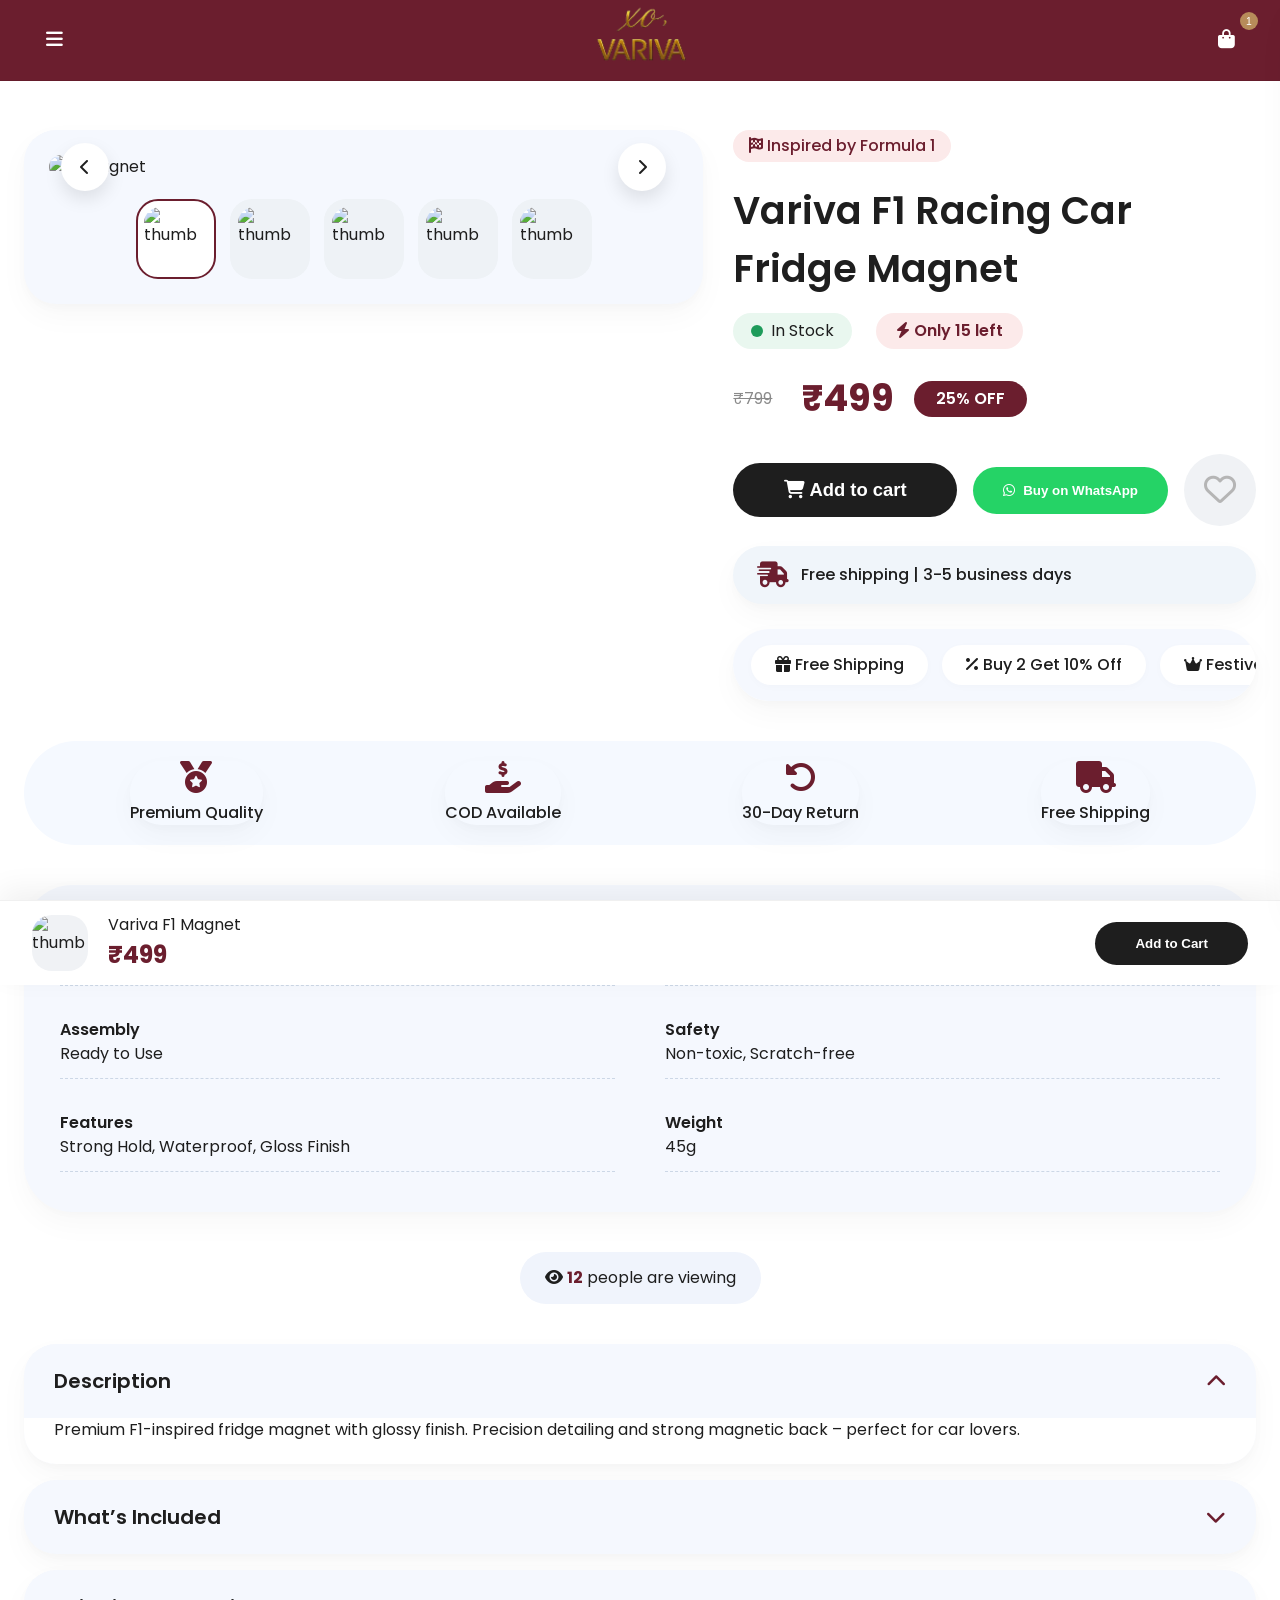
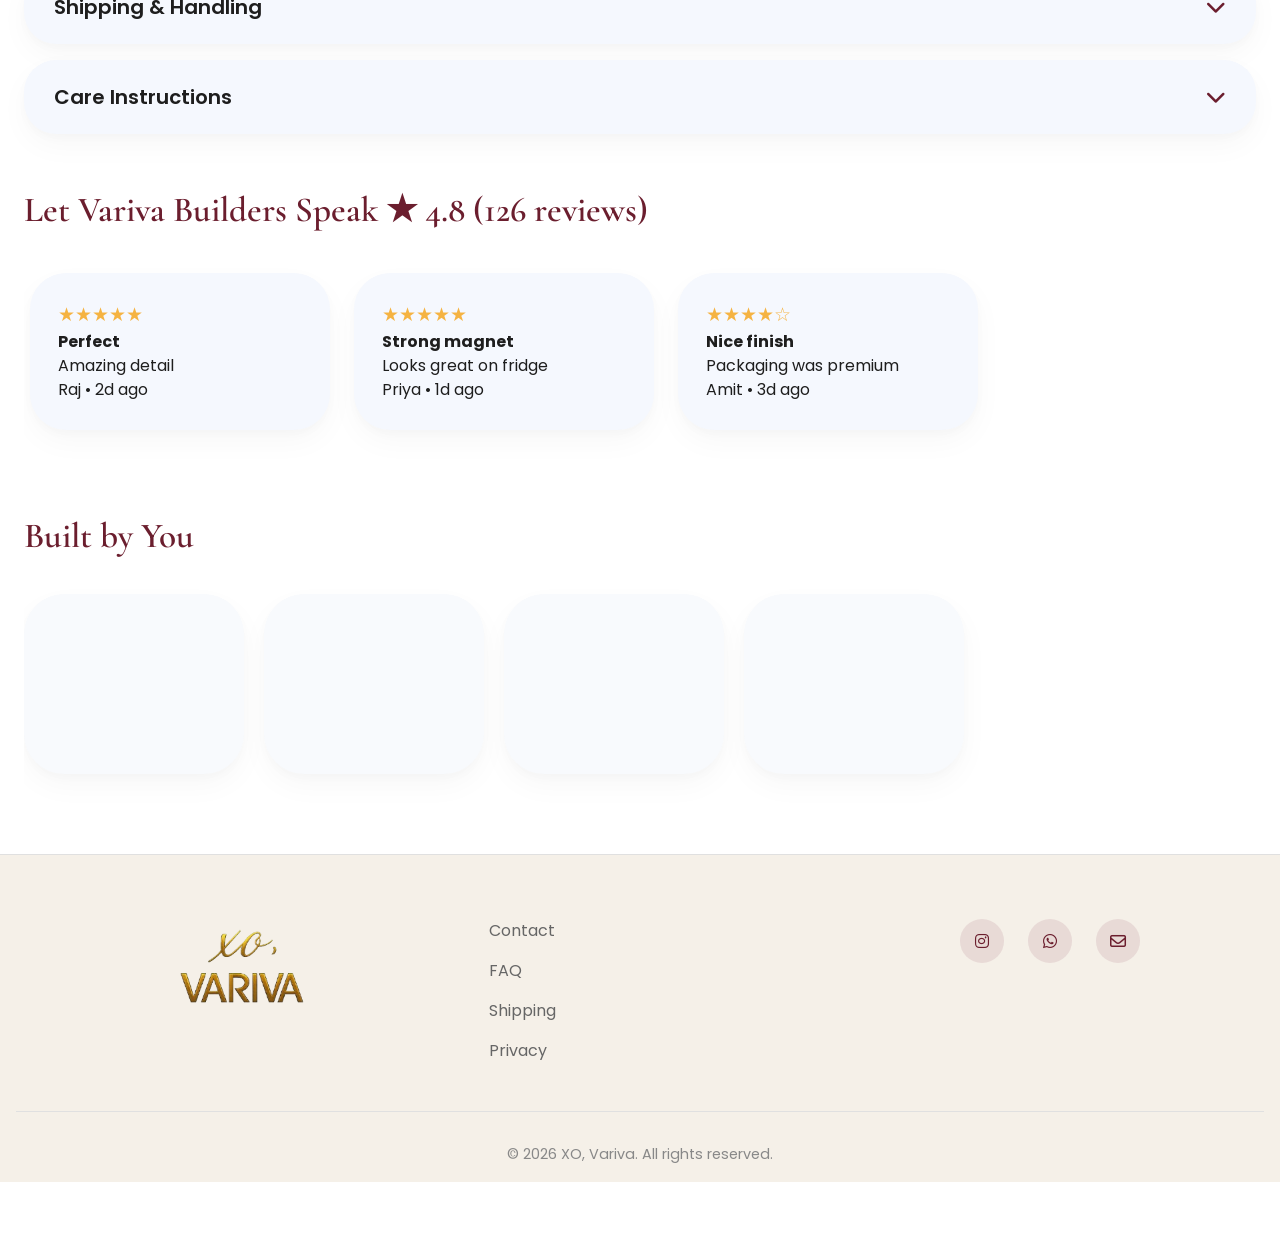
==== commit 98a5da9b: "price" ====
--- a/f1page.html
+++ b/f1page.html
@@ -536,7 +536,7 @@
         </div>
         <div class="price-block">
           <span class="old-price">₹799</span>
-          <span class="new-price">₹599</span>
+          <span class="new-price">₹499</span>
           <span class="discount-badge">25% OFF</span>
         </div>
         <div class="btn-group">
@@ -617,7 +617,7 @@
   <div class="sticky-bar" id="stickyBar">
     <div class="sticky-left">
       <img src="https://placehold.co/100/f0f2f5/1e1e1e?text=F1" alt="thumb" class="sticky-thumb">
-      <div><div>Variva F1 Magnet</div><span class="sticky-price">₹599</span></div>
+      <div><div>Variva F1 Magnet</div><span class="sticky-price">₹499</span></div>
     </div>
     <button class="sticky-btn" id="stickyAddF1">Add to Cart</button>
   </div>
@@ -861,7 +861,7 @@
         id: 'f1-magnet',
         name: 'Variva F1 Racing Magnet',
         description: 'Fridge magnet with glossy finish',
-        price: 599,
+        price: 499,
         quantity: 1,
         image: 'https://placehold.co/100/f0f2f5/1e1e1e?text=F1'
       };
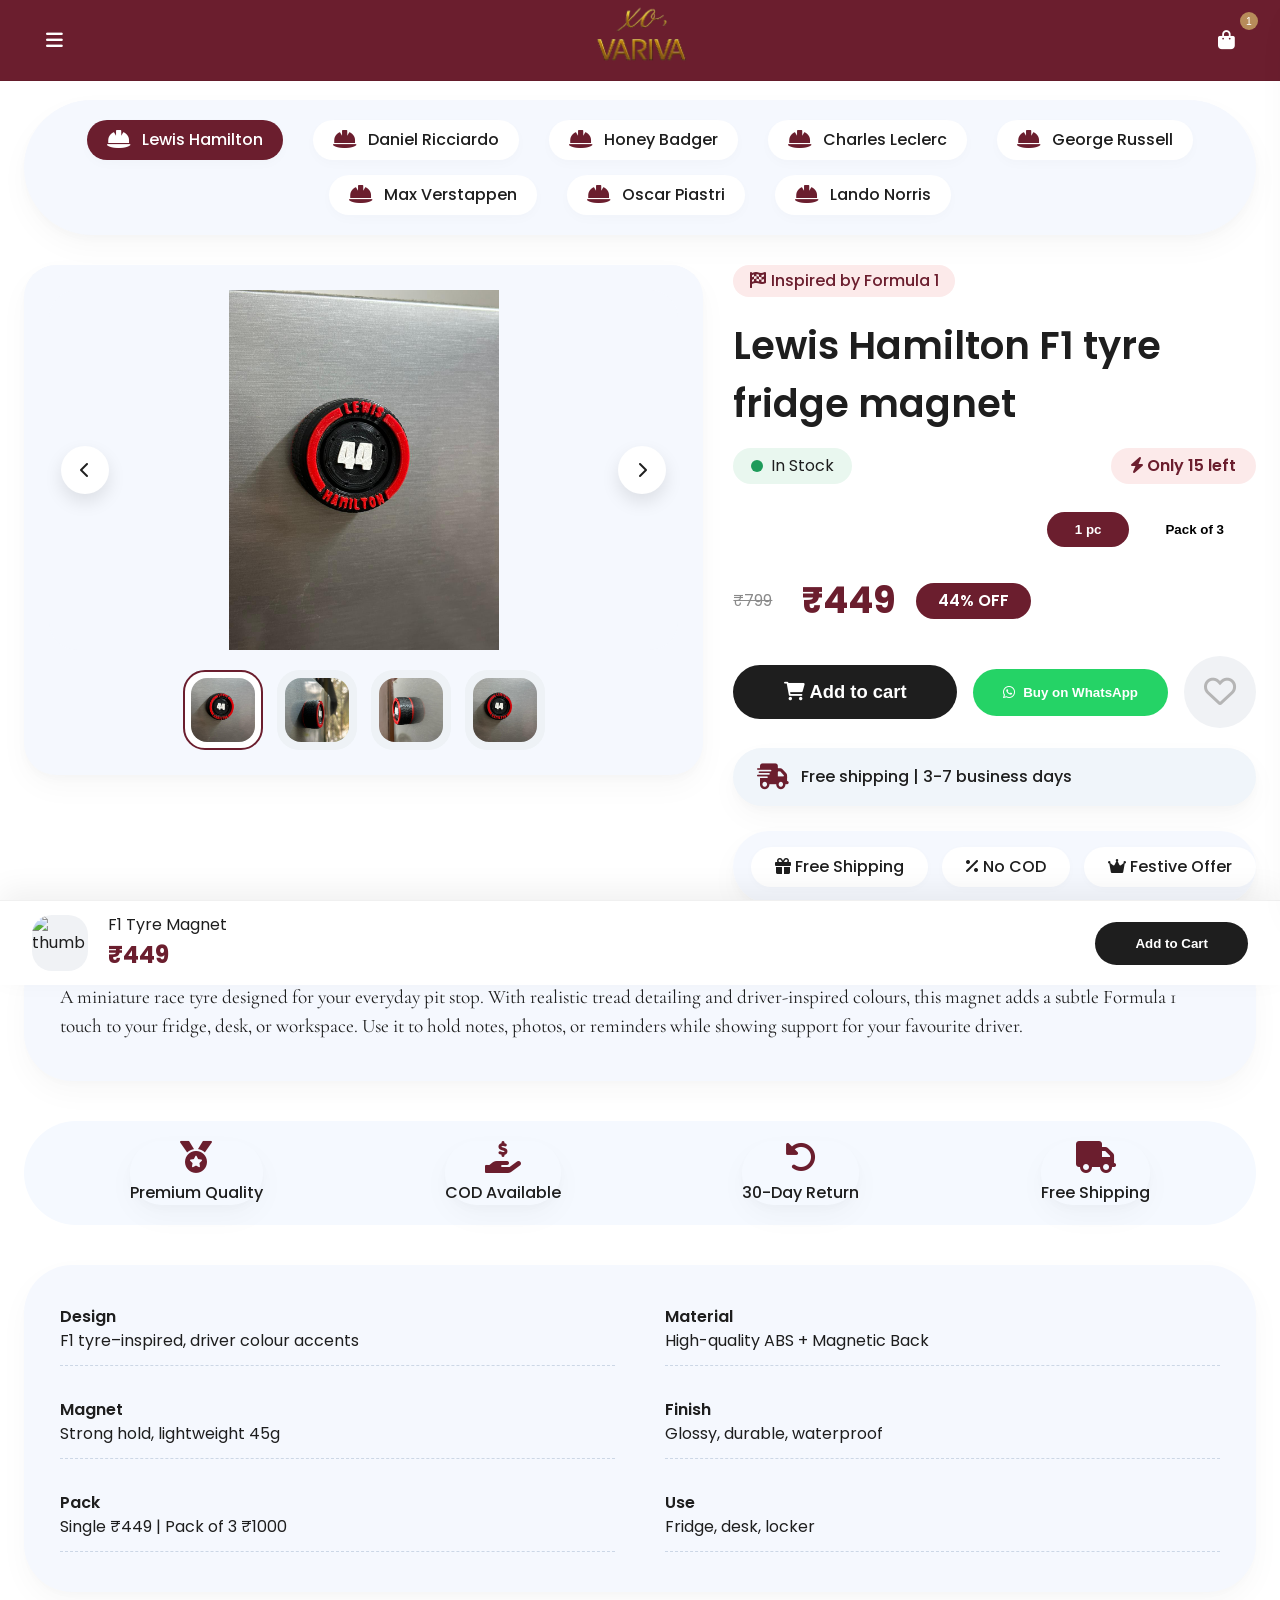
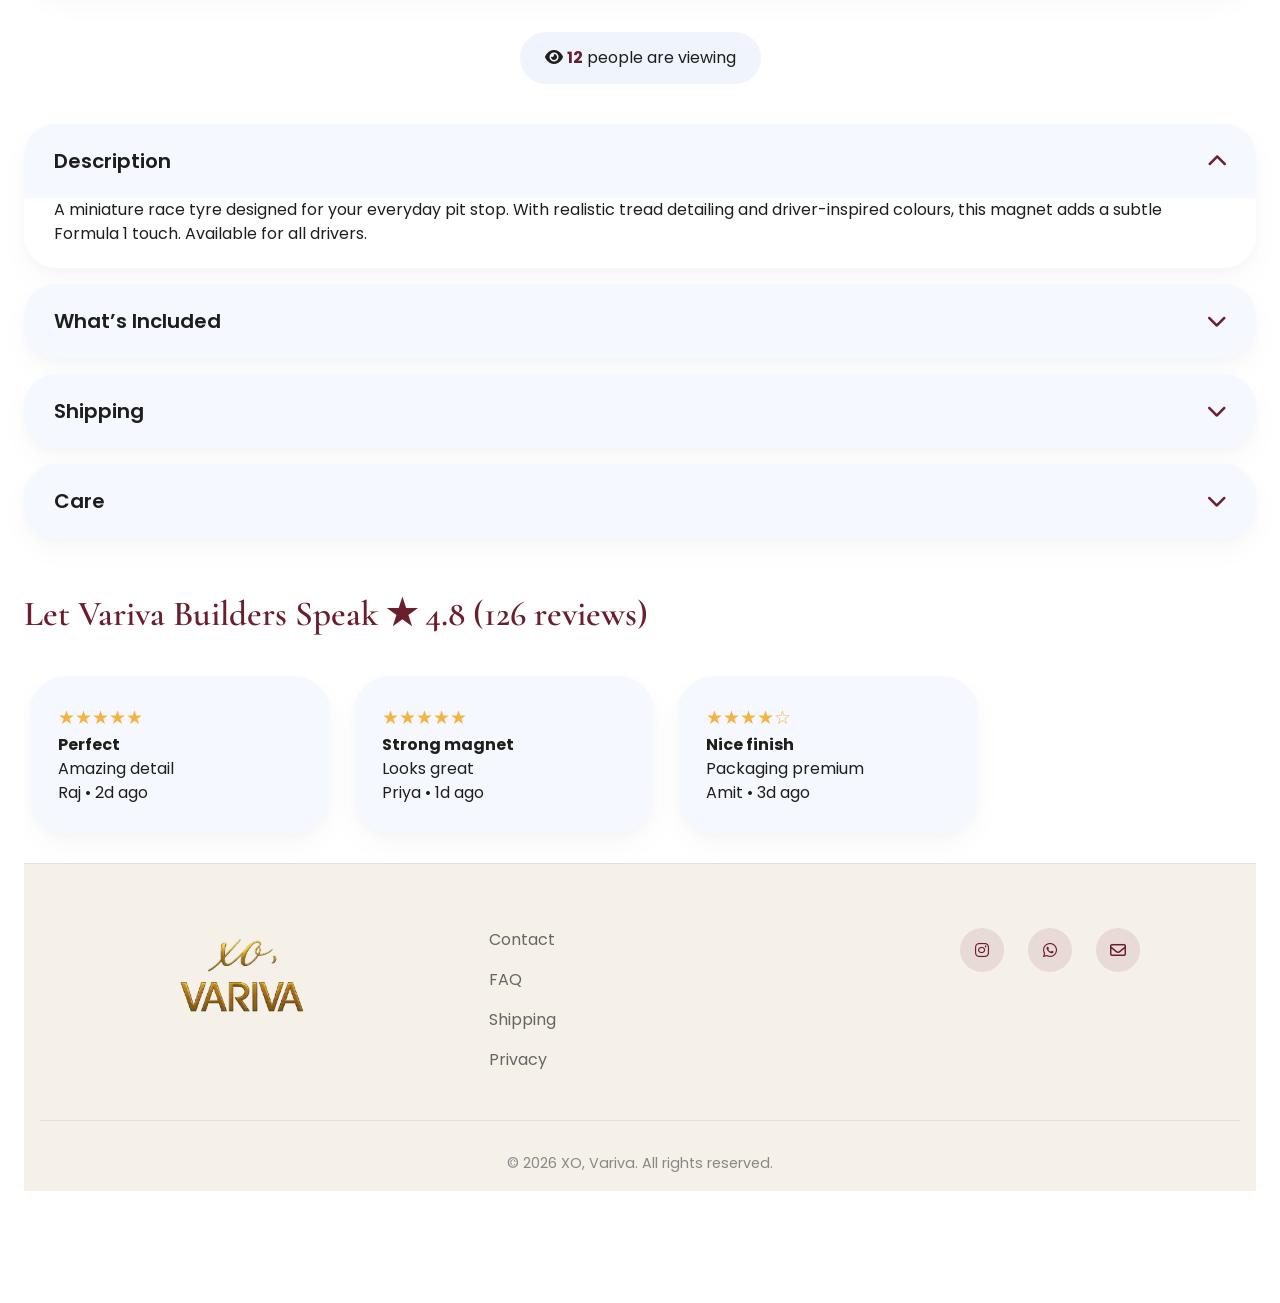
==== commit 12010f96: "commit" ====
--- a/f1page.html
+++ b/f1page.html
@@ -3,22 +3,18 @@
 <head>
   <meta charset="UTF-8">
   <meta name="viewport" content="width=device-width, initial-scale=1.0">
-  <title>Variva · F1 Racing Magnet</title>
+  <title>Variva · F1 Racing Magnets</title>
   <!-- Poppins + Cormorant -->
   <link rel="preconnect" href="https://fonts.googleapis.com">
   <link rel="preconnect" href="https://fonts.gstatic.com" crossorigin>
   <link href="https://fonts.googleapis.com/css2?family=Poppins:wght@300;400;500;600;700&family=Cormorant+Garamond:wght@400;500;600;700&display=swap" rel="stylesheet">
+   <link rel="stylesheet" href="css/style.css">
+   <link rel="stylesheet" href="css/responsive.css">
   <!-- Font Awesome 6 -->
   <link rel="stylesheet" href="https://cdnjs.cloudflare.com/ajax/libs/font-awesome/6.0.0-beta3/css/all.min.css">
     
-    <link rel="stylesheet" href="css/style.css">
-    <link rel="stylesheet" href="css/responsive.css">
-    <link rel="stylesheet" href="https://cdnjs.cloudflare.com/ajax/libs/font-awesome/6.4.0/css/all.min.css">
-    <link rel="preconnect" href="https://fonts.googleapis.com">
-    <link rel="preconnect" href="https://fonts.gstatic.com" crossorigin>
-    <link href="https://fonts.googleapis.com/css2?family=Cormorant+Garamond:wght@300;400;500;600;700&family=Inter:wght@300;400;500&display=swap" rel="stylesheet">
   <style>
-    /* ===== CSS ROOT VARIABLES (matching index) ===== */
+    /* ===== CSS ROOT VARIABLES (matching original) ===== */
     :root {
       --deep-maroon: #6B1E2E;
       --light-maroon: #fceaea;
@@ -53,7 +49,8 @@
 
     /* grey containers for F1 page */
     .gallery-main, .trust-item, .highlight-box, .accordion-item,
-    .review-card, .gallery-card, .delivery-info, .offer-slider {
+    .review-card, .gallery-card, .delivery-info, .offer-slider,
+    .driver-selector {   /* new driver selector tile */
       background: #f8fafd;
       border-radius: 32px;
       box-shadow: 0 12px 30px rgba(0,0,0,0.03), 0 4px 10px rgba(0,0,0,0.02);
@@ -125,7 +122,7 @@
     .delivery-info { background: #f0f5fa; border-radius: 60px; padding: 16px 24px; margin: 20px 0; display: flex; align-items: center; gap: 12px; font-weight: 500; }
     .delivery-info i { color: var(--deep-maroon); font-size: 1.6rem; }
     
-    /* OFFER SLIDER - exactly as in your snippet */
+    /* OFFER SLIDER - exactly as in snippet */
     .offer-slider { display: flex; gap: 14px; overflow-x: auto; padding: 16px 18px; margin: 25px 0 0; background: #f5f8fe; border-radius: 70px; scroll-snap-type: x mandatory; }
     .offer-item { background: white; border-radius: 60px; padding: 8px 24px; white-space: nowrap; font-weight: 500; box-shadow: 0 2px 8px rgba(0,0,0,0.02); }
 
@@ -220,46 +217,7 @@
     }
     .logo-icon { height: 65px; display: block; }
 
-    /* floating menu */
-    .floating-menu {
-      position: fixed;
-      inset: 0;
-      background: rgba(18, 4, 9, 0.96);
-      display: flex;
-      align-items: center;
-      justify-content: center;
-      opacity: 0;
-      pointer-events: none;
-      transition: opacity 0.35s;
-      z-index: 2000;
-    }
-    .floating-menu.active {
-      opacity: 1;
-      pointer-events: auto;
-    }
-    .close-menu {
-      position: absolute;
-      top: 2rem;
-      right: 2rem;
-      background: none;
-      border: none;
-      color: #fff;
-      font-size: 1.4rem;
-      cursor: pointer;
-    }
-    .menu-items {
-      display: flex;
-      flex-direction: column;
-      gap: 1.6rem;
-      text-align: center;
-    }
-    .menu-item {
-      font-family: var(--font-serif);
-      font-size: 1.5rem;
-      color: #fff;
-      text-decoration: none;
-    }
-
+    
     /* ===== YOUR EXACT CART PANEL STYLES ===== */
     .cart-panel {
       position: fixed;
@@ -421,10 +379,182 @@
       pointer-events: auto;
     }
 
+    /* DRIVER SELECTOR - new element */
+    .driver-selector {
+      background: #f5f8fe;
+      padding: 20px 25px;
+      margin-bottom: 25px;
+      border-radius: 70px;
+      display: flex;
+      flex-wrap: wrap;
+      align-items: center;
+      justify-content: center;
+      gap: 15px 30px;
+    }
+    .driver-option {
+      display: flex;
+      align-items: center;
+      gap: 12px;
+      cursor: pointer;
+      font-weight: 500;
+      padding: 8px 20px;
+      border-radius: 60px;
+      background: white;
+      box-shadow: 0 4px 12px rgba(0,0,0,0.02);
+      transition: 0.2s;
+    }
+    .driver-option.active-driver {
+      background: var(--deep-maroon);
+      color: white;
+    }
+    .driver-option.active-driver i { color: white; }
+    .driver-option i { font-size: 1.3rem; color: var(--deep-maroon); }
+    .pack-option {
+      display: flex;
+      gap: 8px;
+      background: white;
+      border-radius: 60px;
+      padding: 4px;
+    }
+    .pack-btn {
+      border: none;
+      padding: 10px 28px;
+      border-radius: 60px;
+      font-weight: 600;
+      cursor: pointer;
+      background: transparent;
+    }
+    .pack-btn.active-pack {
+      background: var(--deep-maroon);
+      color: white;
+    }
+
+
+    /* Sticky mobile CTA (hidden as original) */
+    .sticky-mobile-cta { display: none; }
     
     @media (max-width:480px) {
       .cart-panel { width: 100%; right: -100%; }
     }
+       /* Floating Menu */
+.floating-menu {
+    position: fixed;
+    top: 0;
+    right: -400px;
+    width: 300px;
+    height: 100vh;
+    background-color: var(--white);
+    z-index: 1001;
+    box-shadow: var(--shadow-floating);
+    padding: 3rem 2rem;
+    transition: var(--transition-slow);
+    display: flex;
+    flex-direction: column;
+}
+
+.floating-menu.active {
+    right: 0;
+}
+
+.close-menu {
+    align-self: flex-end;
+    background: none;
+    border: none;
+    font-size: 1.3rem;
+    color: var(--deep-maroon);
+    cursor: pointer;
+    margin-bottom: 3rem;
+}
+/* Main Menu */
+
+.menu-items {
+  display: flex;
+  flex-direction: column;
+  gap: 1.5rem;
+}
+
+
+/* Main Links */
+
+.menu-item {
+  font-family: var(--font-serif);
+  font-size: 1.8rem;
+  color: var(--black);
+  text-decoration: none;
+  padding: 0.75rem 0;
+  border-bottom: 1px solid var(--gray-medium);
+  transition: var(--transition-fast);
+  cursor: pointer;
+  position: relative;
+}
+
+.menu-item:hover {
+  color: var(--deep-maroon);
+  padding-left: 0.5rem;
+}
+
+
+/* F1 Dropdown Container */
+
+.f1-menu {
+  display: flex;
+  flex-direction: column;
+}
+
+
+/* F1 Title */
+
+.f1-menu > span {
+  font-family: var(--font-serif);
+  font-size: 2rem;
+  color: var(--deep-maroon);
+  padding: 0.75rem 0;
+  border-bottom: 1px solid var(--gray-medium);
+  cursor: pointer;
+  transition: var(--transition-fast);
+}
+
+.f1-menu > span:hover {
+  color: var(--deep-maroon);
+  padding-left: 0.5rem;
+}
+
+
+/* Submenu */
+
+.f1-submenu {
+  display: none;
+  flex-direction: column;
+  padding-left: 1.2rem;
+  margin-top: 0.4rem;
+  gap: 0.4rem;
+}
+
+
+/* Submenu Links */
+
+.f1-submenu a {
+  font-family: var(--font-sans);
+  font-size: 1rem;
+  color: var(--deep-maroon);
+  text-decoration: none;
+  padding: 0.4rem 0;
+  transition: var(--transition-fast);
+  border-left: 2px solid transparent;
+}
+
+.f1-submenu a:hover {
+  color: var(--deep-maroon);
+  padding-left: 0.4rem;
+  border-left: 2px solid var(--deep-maroon);
+}
+
+
+/* Show submenu on hover */
+
+.f1-menu:hover .f1-submenu {
+  display: flex;
+}
   </style>
 </head>
 <body>
@@ -435,7 +565,7 @@
         <i class="fas fa-bars"></i>
       </button>
       <div class="logo-center">
-        <a href="#">
+        <a href="index.html">
           <img src="logo.png" alt="XO Variva Logo" class="logo-icon">
         </a>
       </div>
@@ -446,27 +576,28 @@
     </div>
   </header>
 
-  <!-- FLOATING MENU (exactly yours) -->
+  <!-- FLOATING MENU (exactly as original) -->
   <div class="floating-menu" id="floatingMenu">
     <button class="close-menu" id="closeMenu">✕</button>
     <nav class="menu-items">
-  <a href="index.html" class="menu-item">Home</a>
-  <a href="#" class="menu-item">Date Night Games</a>
-  <div class="f1-menu">
-    <span>F1</span>
-    <div class="f1-submenu">
-      <a href="f1page.html">Fridge Magnet</a>
-      <a href="keychain.html">Keychain</a>
-    </div>
+      <a href="index.html" class="menu-item">Home</a>
+      <a href="#" class="menu-item">Date Night Games</a>
+      <div class="f1-menu">
+        <span>F1</span>
+        <div class="f1-submenu">
+          <a href="f1page.html">Fridge Magnet</a>
+          <a href="keychain.html">Keychain</a>
+        </div>
+      </div>
+      <a href="#" class="menu-item">Wall Art</a>
+    </nav>
   </div>
-  <a href="#" class="menu-item">Wall Art</a>
-</nav>
-</div>
+
 
   <!-- OVERLAY (for cart) -->
   <div class="overlay" id="overlay"></div>
 
-  <!-- LUXURY CART PANEL (exactly yours, with both products) -->
+  <!-- LUXURY CART PANEL (exactly yours) -->
   <div class="cart-panel" id="cartPanel">
     <div class="cart-header">
       <h3>Your Selection</h3>
@@ -493,7 +624,7 @@
           </div>
         </div>
       </div>
-      <!-- F1 Magnet will be injected here dynamically -->
+      <!-- F1 items injected dynamically -->
     </div>
     <div class="cart-footer">
       <div class="cart-total">
@@ -507,37 +638,47 @@
     </div>
   </div>
 
-  <!-- MAIN F1 PRODUCT PAGE CONTENT (all sections included) -->
+  <!-- MAIN F1 PRODUCT PAGE CONTENT -->
   <div class="page-wrap">
-    <!-- PRODUCT SHOWCASE -->
+    <!-- DRIVER & PACK SELECTOR (NEW) -->
+    <div class="driver-selector fade-up">
+      <div class="driver-option active-driver" data-driver="Lewis Hamilton"><i class="fas fa-helmet-safety"></i> Lewis Hamilton</div>
+      <div class="driver-option" data-driver="Daniel Ricciardo"><i class="fas fa-helmet-safety"></i> Daniel Ricciardo</div>
+      <div class="driver-option" data-driver="Honey Badger"><i class="fas fa-helmet-safety"></i> Honey Badger</div>
+      <div class="driver-option" data-driver="Charles Leclerc"><i class="fas fa-helmet-safety"></i> Charles Leclerc</div>
+      <div class="driver-option" data-driver="George Russell"><i class="fas fa-helmet-safety"></i> George Russell</div>
+      <div class="driver-option" data-driver="Max Verstappen"><i class="fas fa-helmet-safety"></i> Max Verstappen</div>
+      <div class="driver-option" data-driver="Oscar Piastri"><i class="fas fa-helmet-safety"></i> Oscar Piastri</div>
+      <div class="driver-option" data-driver="Lando Norris"><i class="fas fa-helmet-safety"></i> Lando Norris</div>
+    </div>
+
+    <!-- PRODUCT SHOWCASE (dynamic) -->
     <div class="product-showcase fade-up">
       <div class="gallery-col">
         <div class="gallery-main">
           <div class="main-image-wrap">
-            <img id="mainProductImage" src="https://placehold.co/600x400/f0f2f5/1e1e1e?text=F1+Front" alt="F1 magnet">
+            <img id="mainProductImage" src="https://placehold.co/600x400/f0f2f5/1e1e1e?text=Lewis+Hamilton+1" alt="F1 magnet">
             <div class="arrow arrow-left" id="prevArrow"><i class="fas fa-chevron-left"></i></div>
             <div class="arrow arrow-right" id="nextArrow"><i class="fas fa-chevron-right"></i></div>
           </div>
-          <div class="thumbnail-strip" id="thumbnailStrip">
-            <div class="thumb active-thumb" data-img="https://placehold.co/600x400/f0f2f5/1e1e1e?text=F1+Front"><img src="https://placehold.co/100/f0f2f5/1e1e1e?text=F1+Front" alt="thumb"></div>
-            <div class="thumb" data-img="https://placehold.co/600x400/e0e4ea/1e1e1e?text=Side+View"><img src="https://placehold.co/100/e0e4ea/1e1e1e?text=Side" alt="thumb"></div>
-            <div class="thumb" data-img="https://placehold.co/600x400/d2d8e0/1e1e1e?text=On+fridge"><img src="https://placehold.co/100/d2d8e0/1e1e1e?text=Fridge" alt="thumb"></div>
-            <div class="thumb" data-img="https://placehold.co/600x400/caced8/1e1e1e?text=Packaging"><img src="https://placehold.co/100/caced8/1e1e1e?text=Box" alt="thumb"></div>
-            <div class="thumb" data-img="https://placehold.co/600x400/bec4d0/1e1e1e?text=Close-up"><img src="https://placehold.co/100/bec4d0/1e1e1e?text=Close" alt="thumb"></div>
-          </div>
+          <div class="thumbnail-strip" id="thumbnailStrip"></div>
         </div>
       </div>
       <div class="info-col">
         <div class="label-tag"><i class="fas fa-flag-checkered"></i> Inspired by Formula 1</div>
-        <h1>Variva F1 Racing Car Fridge Magnet</h1>
-        <div class="stock-row">
+        <h1 id="productTitle">Lewis Hamilton F1 tyre fridge magnet</h1>
+        <div class="stock-row" style="justify-content:space-between;">
           <div class="stock-status"><span class="green-dot"></span> In Stock</div>
           <div class="urgency"><i class="fas fa-bolt"></i> Only 15 left</div>
+          <div class="pack-option" style="margin-left:auto;">
+            <button class="pack-btn active-pack" id="packIndividual">1 pc</button>
+            <button class="pack-btn" id="packThree">Pack of 3</button>
+          </div>
         </div>
         <div class="price-block">
-          <span class="old-price">₹799</span>
-          <span class="new-price">₹499</span>
-          <span class="discount-badge">25% OFF</span>
+          <span class="old-price" id="oldPriceSpan">₹799</span>
+          <span class="new-price" id="newPriceSpan">₹449</span>
+          <span class="discount-badge" id="discountBadge">25% OFF</span>
         </div>
         <div class="btn-group">
           <button class="btn-add-cart" id="addF1ToCart"><i class="fas fa-shopping-cart"></i> Add to cart</button>
@@ -545,17 +686,22 @@
           <div class="wishlist-icon" id="wishlistBtn"><i class="far fa-heart"></i></div>
         </div>
         <div class="delivery-info">
-          <i class="fas fa-shipping-fast"></i> <span>Free shipping | 3-5 business days</span>
+          <i class="fas fa-shipping-fast"></i> <span>Free shipping | 3-7 business days</span>
         </div>
-        <!-- OFFER SLIDER (exact as requested) -->
+        <!-- OFFER SLIDER (exact) -->
         <div class="offer-slider" id="offerSlider">
           <span class="offer-item"><i class="fas fa-gift"></i> Free Shipping</span>
-          <span class="offer-item"><i class="fas fa-percent"></i> Buy 2 Get 10% Off</span>
+          <span class="offer-item"><i class="fas fa-percent"></i> No COD </span>
           <span class="offer-item"><i class="fas fa-crown"></i> Festive Offer</span>
           <span class="offer-item"><i class="fas fa-cube"></i> Gift Pack</span>
-          <span class="offer-item"><i class="fas fa-bolt"></i> Flash Sale</span>
+          <span class="offer-item"><i class="fas fa-bolt"></i> Only Prepaid Offer</span>
         </div>
       </div>
+    </div>
+
+    <!-- Description highlight -->
+    <div class="highlight-box fade-up" style="grid-template-columns:1fr;">
+      <p style="font-size:1.2rem; font-family:var(--font-serif);">A miniature race tyre designed for your everyday pit stop. With realistic tread detailing and driver-inspired colours, this magnet adds a subtle Formula 1 touch to your fridge, desk, or workspace. Use it to hold notes, photos, or reminders while showing support for your favourite driver.</p>
     </div>
 
     <!-- TRUST BADGES (exact) -->
@@ -566,35 +712,35 @@
       <div class="trust-item"><i class="fas fa-truck"></i> Free Shipping</div>
     </div>
 
-    <!-- HIGHLIGHTS BOX (exact) -->
+    <!-- HIGHLIGHTS -->
     <div class="highlight-box fade-up">
+      <div class="highlight-item"><strong>Design</strong> <span>F1 tyre–inspired, driver colour accents</span></div>
       <div class="highlight-item"><strong>Material</strong> <span>High-quality ABS + Magnetic Back</span></div>
-      <div class="highlight-item"><strong>Age Group</strong> <span>All Ages</span></div>
-      <div class="highlight-item"><strong>Assembly</strong> <span>Ready to Use</span></div>
-      <div class="highlight-item"><strong>Safety</strong> <span>Non-toxic, Scratch-free</span></div>
-      <div class="highlight-item"><strong>Features</strong> <span>Strong Hold, Waterproof, Gloss Finish</span></div>
-      <div class="highlight-item"><strong>Weight</strong> <span>45g</span></div>
+      <div class="highlight-item"><strong>Magnet</strong> <span>Strong hold, lightweight 45g</span></div>
+      <div class="highlight-item"><strong>Finish</strong> <span>Glossy, durable, waterproof</span></div>
+      <div class="highlight-item"><strong>Pack</strong> <span>Single ₹449 | Pack of 3 ₹1000</span></div>
+      <div class="highlight-item"><strong>Use</strong> <span>Fridge, desk, locker</span></div>
     </div>
 
     <!-- LIVE VIEWERS (exact) -->
     <div class="live-viewer fade-up" id="liveViewer"><i class="fas fa-eye"></i> <span id="liveCount">12</span> people are viewing</div>
 
-    <!-- ACCORDION (exact) -->
+    <!-- ACCORDION -->
     <div class="accordion fade-up" id="accordion">
       <div class="accordion-item open" id="acc1">
         <div class="accordion-header">Description <i class="fas fa-chevron-down"></i></div>
-        <div class="accordion-content">Premium F1-inspired fridge magnet with glossy finish. Precision detailing and strong magnetic back – perfect for car lovers.</div>
+        <div class="accordion-content">A miniature race tyre designed for your everyday pit stop. With realistic tread detailing and driver-inspired colours, this magnet adds a subtle Formula 1 touch. Available for all drivers.</div>
       </div>
       <div class="accordion-item" id="acc2">
         <div class="accordion-header">What’s Included <i class="fas fa-chevron-down"></i></div>
-        <div class="accordion-content">1 Magnet, Gift Box, Warranty Card, Microfiber cleaning cloth.</div>
+        <div class="accordion-content">1 Magnet (or 3 in pack), Gift Box, Warranty Card, Microfiber cloth.</div>
       </div>
       <div class="accordion-item" id="acc3">
-        <div class="accordion-header">Shipping & Handling <i class="fas fa-chevron-down"></i></div>
+        <div class="accordion-header">Shipping <i class="fas fa-chevron-down"></i></div>
         <div class="accordion-content">Dispatched within 24h. Delivery 3–5 working days. Trackable.</div>
       </div>
       <div class="accordion-item" id="acc4">
-        <div class="accordion-header">Care Instructions <i class="fas fa-chevron-down"></i></div>
+        <div class="accordion-header">Care <i class="fas fa-chevron-down"></i></div>
         <div class="accordion-content">Wipe with dry cloth. Avoid direct water. Keep away from extreme heat.</div>
       </div>
     </div>
@@ -602,27 +748,19 @@
     <!-- REVIEWS (carousel) -->
     <div class="section-title fade-up">Let Variva Builders Speak <span>★ 4.8 (126 reviews)</span></div>
     <div class="review-carousel fade-up" id="reviewCarousel"></div>
-
-    <!-- COMMUNITY GALLERY (exact) -->
-    <div class="section-title fade-up">Built by You</div>
-    <div class="community-reel fade-up" id="communityReel">
-      <div class="gallery-card" style="background-image: url('https://placehold.co/300x200/ccd2dc/1e1e1e?text=Fridge+1');"><div class="overlay"><span class="play-icon"><i class="fas fa-play"></i></span> 2.1k views</div></div>
-      <div class="gallery-card" style="background-image: url('https://placehold.co/300x200/bec9d3/1e1e1e?text=Fridge+2');"><div class="overlay"><span class="play-icon"><i class="fas fa-play"></i></span> 954 views</div></div>
-      <div class="gallery-card" style="background-image: url('https://placehold.co/300x200/aab7c4/1e1e1e?text=F1+Setup');"><div class="overlay"><span class="play-icon"><i class="fas fa-play"></i></span> 3.4k views</div></div>
-      <div class="gallery-card" style="background-image: url('https://placehold.co/300x200/9eadbe/1e1e1e?text=Collection');"><div class="overlay"><span class="play-icon"><i class="fas fa-play"></i></span> 1.2k views</div></div>
-    </div>
-  </div>
 
   <!-- STICKY BAR -->
   <div class="sticky-bar" id="stickyBar">
     <div class="sticky-left">
       <img src="https://placehold.co/100/f0f2f5/1e1e1e?text=F1" alt="thumb" class="sticky-thumb">
-      <div><div>Variva F1 Magnet</div><span class="sticky-price">₹499</span></div>
+      <div><div>F1 Tyre Magnet</div><span class="sticky-price" id="stickyPrice">₹449</span></div>
     </div>
     <button class="sticky-btn" id="stickyAddF1">Add to Cart</button>
   </div>
 
-      <!-- Footer -->
+  
+
+    <!-- Footer -->
     <footer class="luxury-footer">
         <div class="footer-container">
             <div class="footer-brand">
@@ -661,30 +799,105 @@
             <p>&copy; 2026 XO, Variva. All rights reserved.</p>
         </div>
     </footer>
-    <!-- Sticky Mobile CTA -->
-    <div class="sticky-mobile-cta" id="stickyCta">
-        <button class="mobile-whatsapp-btn" id="mobileWhatsapp">
-            <i class="fab fa-whatsapp"></i>
-            Buy on WhatsApp
-        </button>
-    </div>
-
-    <!-- Scripts -->
-    <script src="js/main.js"></script>
-    <script src="js/cart.js"></script>
-    <script src="js/animations.js"></script>
-    <br><br><br>
+
+  <!-- Sticky Mobile CTA (hidden) -->
+  <div class="sticky-mobile-cta" id="stickyCta">
+    <button class="mobile-whatsapp-btn" id="mobileWhatsapp">
+      <i class="fab fa-whatsapp"></i> Buy on WhatsApp
+    </button>
+  </div>
+  <br><br><br>
 
   <script>
 (function() {
-
-  // ===== CART STATE (shared with index) =====
+  // ===== DRIVER DATA WITH UNIQUE 4-IMAGE SETS FOR EACH =====
+  const drivers = [
+    { 
+      name: 'Lewis Hamilton', 
+      images: [
+        'l1.jpeg',
+        'l2.jpeg',
+        'l3.jpeg',
+        'l4.jpeg'
+      ]
+    },
+    { 
+      name: 'Daniel Ricciardo', 
+      images: [
+        'd1.jpeg',
+        '22.jpeg',
+        'd3.jpeg',
+        'd4.jpeg'
+      ]
+    },
+    { 
+      name: 'Honey Badger', 
+      images: [
+        'h1.jpeg',
+        'h2.jpeg',
+        'h3.jpeg',
+        'h4.jpeg'
+      ]
+    },
+    { 
+      name: 'Charles Leclerc', 
+      images: [
+        'c1.jpeg',
+        'c2.jpeg',
+        'c3.jpeg',
+        'c4.jpeg'
+      ]
+    },
+    { 
+      name: 'George Russell', 
+      images: [
+        'g4.jpeg',
+        'g2.jpeg',
+        'g3.jpeg',
+        'g1.jpeg'
+      ]
+    },
+    { 
+      name: 'Max Verstappen', 
+      images: [
+        'm1.jpeg',
+        'm2.jpeg',
+        'm3.jpeg',
+        'm4.jpeg'
+      ]
+    },
+    { 
+      name: 'Oscar Piastri', 
+      images: [
+        'o1.jpeg',
+        'o2.jpeg',
+        'o3.jpeg',
+        'o4.jpeg'
+      ]
+    },
+    { 
+      name: 'Lando Norris', 
+      images: [
+        'ln2.jpeg',
+        'ln1.jpeg',
+        'ln3.jpeg',
+        'ln4.jpeg'
+      ]
+    }
+  ];
+
+  let currentDriver = 'Lewis Hamilton';
+  let packMode = 'single';
+
+  const SINGLE_PRICE = 449;
+  const PACK3_PRICE = 1000;
+  const OLD_PRICE_SINGLE = 799;
+  const OLD_PRICE_PACK = 1499;
+
+  // ===== CART STATE =====
   let cartItems = [];
-
-  // Load from localStorage (FIXED)
   function loadCart() {
     const saved = localStorage.getItem('varivaCart');
-
     if (saved) {
       try {
         const parsed = JSON.parse(saved);
@@ -694,393 +907,246 @@
         }
       } catch(e) {}
     }
-
-    // Fallback: default Issued in Love (only if no storage)
-    cartItems = [
-      {
-        id: 'issued-love',
-        name: 'Issued in Love',
-        description: 'The couples game for intentional romance',
-        price: 1850,
-        quantity: 1,
-        image: 'https://images.unsplash.com/photo-1513475382585-d06e58bcb0e0?ixlib=rb-4.0.3&auto=format&fit=crop&w=100&q=80'
-      }
-    ];
-
+    cartItems = [ { id: 'issued-love', name: 'Issued in Love', description: 'The couples game', price: 1850, quantity: 1, image: 'https://images.unsplash.com/photo-1513475382585-d06e58bcb0e0?ixlib=rb-4.0.3&auto=format&fit=crop&w=100&q=80' } ];
     saveCart();
   }
-
   loadCart();
 
-
-  function saveCart() {
-    localStorage.setItem('varivaCart', JSON.stringify({ items: cartItems }));
-  }
-
-
+  function saveCart() { localStorage.setItem('varivaCart', JSON.stringify({ items: cartItems })); }
   function updateCartUI() {
     const totalItems = cartItems.reduce((sum, i) => sum + i.quantity, 0);
-
     const cartCount = document.querySelector('.cart-count');
-
-    if (cartCount) {
-      cartCount.textContent = totalItems;
-      cartCount.style.display = totalItems ? 'flex' : 'none';
-    }
-
+    if (cartCount) { cartCount.textContent = totalItems; cartCount.style.display = totalItems ? 'flex' : 'none'; }
     cartItems.forEach(item => {
-
-      const qtySpan = document.querySelector(
-        `.quantity[data-product="${item.id}"]`
-      );
-
+      const qtySpan = document.querySelector(`.quantity[data-product="${item.id}"]`);
       if (qtySpan) qtySpan.textContent = item.quantity;
-
-      const priceSpan = document.querySelector(
-        `.item-price[data-product="${item.id}"]`
-      );
-
-      if (priceSpan)
-        priceSpan.textContent = `₹${item.price * item.quantity}`;
+      const priceSpan = document.querySelector(`.item-price[data-product="${item.id}"]`);
+      if (priceSpan) priceSpan.textContent = `₹${item.price * item.quantity}`;
     });
-
-    const total = cartItems.reduce(
-      (sum, i) => sum + i.price * i.quantity, 0
-    );
-
+    const total = cartItems.reduce((sum, i) => sum + i.price * i.quantity, 0);
     const totalSpan = document.getElementById('totalPrice');
-
     if (totalSpan) totalSpan.textContent = `₹${total}`;
-
     saveCart();
   }
 
-
   function renderF1InCart() {
-
     const cartContent = document.getElementById('cartContent');
-
-    const existingF1 = document.querySelector(
-      '.cart-item[data-product-id="f1-magnet"]'
-    );
-
-    const f1Item = cartItems.find(i => i.id === 'f1-magnet');
-
-    if (f1Item && !existingF1) {
-
+    // Remove all existing F1 items from DOM (keep issued-love)
+    document.querySelectorAll('.cart-item[data-product-id^="f1-"]').forEach(el => el.remove());
+    
+    const f1Items = cartItems.filter(i => i.id.startsWith('f1-'));
+    f1Items.forEach(item => {
       const f1Html = `
-        <div class="cart-item" data-product-id="f1-magnet">
-          <div class="cart-item-image">
-            <img src="https://placehold.co/100/f0f2f5/1e1e1e?text=F1" alt="F1 Magnet">
-          </div>
+        <div class="cart-item" data-product-id="${item.id}">
+          <div class="cart-item-image"><img src="https://placehold.co/100/f0f2f5/1e1e1e?text=F1" alt="F1"></div>
           <div class="cart-item-details">
-            <h4>Variva F1 Racing Magnet</h4>
-            <p>Fridge magnet with glossy finish</p>
+            <h4>${item.name}</h4>
+            <p>${item.description}</p>
             <div class="cart-item-controls">
               <div class="quantity-selector">
-                <button class="quantity-btn minus" data-product="f1-magnet">-</button>
-                <span class="quantity" data-product="f1-magnet">${f1Item.quantity}</span>
-                <button class="quantity-btn plus" data-product="f1-magnet">+</button>
+                <button class="quantity-btn minus" data-product="${item.id}">-</button>
+                <span class="quantity" data-product="${item.id}">${item.quantity}</span>
+                <button class="quantity-btn plus" data-product="${item.id}">+</button>
               </div>
-              <span class="item-price" data-product="f1-magnet">₹${f1Item.price * f1Item.quantity}</span>
+              <span class="item-price" data-product="${item.id}">₹${item.price * item.quantity}</span>
             </div>
           </div>
         </div>
       `;
-
       cartContent.insertAdjacentHTML('beforeend', f1Html);
-
-    } else if (!f1Item && existingF1) {
-
-      existingF1.remove();
-    }
-
+    });
     attachQuantityListeners();
   }
 
-
   function attachQuantityListeners() {
-
     document.querySelectorAll('.quantity-btn.minus').forEach(btn => {
       btn.removeEventListener('click', handleMinus);
       btn.addEventListener('click', handleMinus);
     });
-
     document.querySelectorAll('.quantity-btn.plus').forEach(btn => {
       btn.removeEventListener('click', handlePlus);
       btn.addEventListener('click', handlePlus);
     });
   }
 
-
   function handleMinus(e) {
-
     const productId = e.target.dataset.product;
-
     const item = cartItems.find(i => i.id === productId);
-
-    if (item && item.quantity > 1) {
-
-      item.quantity--;
-
-    } else if (item && item.quantity === 1 && productId === 'f1-magnet') {
-
-      const index = cartItems.findIndex(i => i.id === 'f1-magnet');
-
+    if (item && item.quantity > 1) { item.quantity--; } 
+    else if (item && item.quantity === 1 && productId.startsWith('f1-')) {
+      const index = cartItems.findIndex(i => i.id === productId);
       if (index !== -1) cartItems.splice(index, 1);
-
       renderF1InCart();
     }
-
     updateCartUI();
   }
-
-
   function handlePlus(e) {
-
     const productId = e.target.dataset.product;
-
     const item = cartItems.find(i => i.id === productId);
-
-    if (item) {
-
-      item.quantity++;
-
-      updateCartUI();
-    }
+    if (item) { item.quantity++; updateCartUI(); }
   }
 
+  function getCurrentProductId() { return `f1-${currentDriver.replace(/\s+/g,'')}-${packMode}`; }
+  function getCurrentProductName() { return `${currentDriver} F1 tyre ${packMode==='pack3'?'Pack of 3':'fridge magnet'}`; }
+  function getCurrentPrice() { return packMode === 'pack3' ? PACK3_PRICE : SINGLE_PRICE; }
+  function getCurrentOldPrice() { return packMode === 'pack3' ? OLD_PRICE_PACK : OLD_PRICE_SINGLE; }
 
   function addF1ToCart() {
-
-    let f1Item = cartItems.find(i => i.id === 'f1-magnet');
-
-    if (!f1Item) {
-
-      f1Item = {
-        id: 'f1-magnet',
-        name: 'Variva F1 Racing Magnet',
-        description: 'Fridge magnet with glossy finish',
-        price: 499,
+    const productId = getCurrentProductId();
+    let item = cartItems.find(i => i.id === productId);
+    const price = getCurrentPrice();
+    if (!item) {
+      item = {
+        id: productId,
+        name: getCurrentProductName(),
+        description: `${currentDriver} tyre magnet, ${packMode==='pack3'?'3 pcs':'single'}`,
+        price: price,
         quantity: 1,
         image: 'https://placehold.co/100/f0f2f5/1e1e1e?text=F1'
       };
-
-      cartItems.push(f1Item);
-
+      cartItems.push(item);
     } else {
-
-      f1Item.quantity += 1;
-    }
-
+      item.quantity += 1;
+    }
     renderF1InCart();
     updateCartUI();
     openCartPanel();
   }
 
+  // UI update on driver/pack change
+  function updateProductDisplay() {
+    document.getElementById('productTitle').innerText = getCurrentProductName();
+    const newPrice = getCurrentPrice();
+    const oldPrice = getCurrentOldPrice();
+    document.getElementById('newPriceSpan').innerText = `₹${newPrice}`;
+    document.getElementById('oldPriceSpan').innerText = `₹${oldPrice}`;
+    const discount = Math.round((oldPrice - newPrice)/oldPrice*100);
+    document.getElementById('discountBadge').innerText = `${discount}% OFF`;
+    document.getElementById('stickyPrice').innerText = `₹${newPrice}`;
+
+    // Get current driver's image set
+    const driver = drivers.find(d => d.name === currentDriver);
+    if (driver) {
+      const images = driver.images;
+      document.getElementById('mainProductImage').src = images[0];
+      
+      let thumbHtml = '';
+      images.forEach((img, index) => {
+        thumbHtml += `<div class="thumb ${index===0?'active-thumb':''}" data-img="${img}"><img src="${img.replace('600x400','100')}" alt="thumb"></div>`;
+      });
+      document.getElementById('thumbnailStrip').innerHTML = thumbHtml;
+      attachGallery();
+    }
+  }
+
+  function attachGallery() {
+    const mainImg = document.getElementById('mainProductImage');
+    const thumbs = document.querySelectorAll('.thumb');
+    const prev = document.getElementById('prevArrow');
+    const next = document.getElementById('nextArrow');
+    if (thumbs.length) {
+      let idx = 0;
+      const srcs = Array.from(thumbs).map(t=>t.dataset.img);
+      function update(i) { if(i<0) i=srcs.length-1; if(i>=srcs.length) i=0; mainImg.src = srcs[i]; thumbs.forEach((t,j)=>t.classList.toggle('active-thumb',j===i)); idx=i; }
+      thumbs.forEach((t,i)=>t.addEventListener('click',()=>update(i)));
+      prev.addEventListener('click',()=>update(idx-1));
+      next.addEventListener('click',()=>update(idx+1));
+      update(0);
+    }
+  }
 
   // Cart panel controls
   const cartPanel = document.getElementById('cartPanel');
   const overlay = document.getElementById('overlay');
-
-  function openCartPanel() {
-    cartPanel.classList.add('active');
-    overlay.classList.add('active');
-    document.body.style.overflow = 'hidden';
-  }
-
-  function closeCartPanel() {
-    cartPanel.classList.remove('active');
-    overlay.classList.remove('active');
-    document.body.style.overflow = '';
-  }
-
-
+  function openCartPanel() { cartPanel.classList.add('active'); overlay.classList.add('active'); document.body.style.overflow = 'hidden'; }
+  function closeCartPanel() { cartPanel.classList.remove('active'); overlay.classList.remove('active'); document.body.style.overflow = ''; }
   document.getElementById('cartToggle').addEventListener('click', openCartPanel);
   document.getElementById('closeCart').addEventListener('click', closeCartPanel);
   overlay.addEventListener('click', closeCartPanel);
-
-  document.addEventListener('keydown', (e) => {
-    if (e.key === 'Escape') closeCartPanel();
+  document.addEventListener('keydown', (e) => { if (e.key === 'Escape') closeCartPanel(); });
+
+  // Driver selection
+  document.querySelectorAll('.driver-option').forEach(opt => {
+    opt.addEventListener('click', function() {
+      document.querySelectorAll('.driver-option').forEach(o => o.classList.remove('active-driver'));
+      this.classList.add('active-driver');
+      currentDriver = this.dataset.driver;
+      updateProductDisplay();
+    });
   });
 
+  // Pack toggles
+  document.getElementById('packIndividual').addEventListener('click', function() {
+    document.getElementById('packIndividual').classList.add('active-pack');
+    document.getElementById('packThree').classList.remove('active-pack');
+    packMode = 'single';
+    updateProductDisplay();
+  });
+  document.getElementById('packThree').addEventListener('click', function() {
+    document.getElementById('packThree').classList.add('active-pack');
+    document.getElementById('packIndividual').classList.remove('active-pack');
+    packMode = 'pack3';
+    updateProductDisplay();
+  });
 
   document.getElementById('addF1ToCart').addEventListener('click', addF1ToCart);
   document.getElementById('stickyAddF1').addEventListener('click', addF1ToCart);
 
-
   function openWhatsApp(quantity, productName) {
-
     const phone = "8452018403";
-
-    const msg =
-      `Hi Variva, I'd like to purchase '${productName}' (Qty: ${quantity})`;
-
-    window.open(
-      `https://wa.me/${phone}?text=${encodeURIComponent(msg)}`,
-      '_blank'
-    );
+    const msg = `Hi Variva, I'd like to purchase '${productName}' (Qty: ${quantity})`;
+    window.open(`https://wa.me/${phone}?text=${encodeURIComponent(msg)}`, '_blank');
   }
-
-
   document.getElementById('whatsappBuyF1').addEventListener('click', ()=>{
-
-    const qty =
-      cartItems.find(i => i.id === 'f1-magnet')?.quantity || 1;
-
-    openWhatsApp(qty, 'Variva F1 Racing Magnet');
+    const qty = cartItems.find(i => i.id === getCurrentProductId())?.quantity || 1;
+    openWhatsApp(qty, getCurrentProductName());
   });
-
-
   document.getElementById('whatsappCheckout').addEventListener('click', ()=>{
-
     const item = cartItems[0];
-
     if (item) openWhatsApp(item.quantity, item.name);
   });
 
-
   // Wishlist
   document.getElementById('wishlistBtn').addEventListener('click', function(){
-
     this.classList.toggle('wishlist-active');
-
     const icon = this.querySelector('i');
-
-    icon.classList.toggle('far');
-    icon.classList.toggle('fas');
+    icon.classList.toggle('far'); icon.classList.toggle('fas');
   });
-
-
-  // Gallery
-  const mainImg = document.getElementById('mainProductImage');
-  const thumbs = document.querySelectorAll('.thumb');
-  const prev = document.getElementById('prevArrow');
-  const next = document.getElementById('nextArrow');
-
-  if (thumbs.length) {
-
-    let idx = 0;
-
-    const srcs = Array.from(thumbs).map(t=>t.dataset.img);
-
-    function update(i) {
-
-      if(i<0) i=srcs.length-1;
-      if(i>=srcs.length) i=0;
-
-      mainImg.src = srcs[i];
-
-      thumbs.forEach((t,j)=>t.classList.toggle('active-thumb',j===i));
-
-      idx=i;
-    }
-
-    thumbs.forEach((t,i)=>t.addEventListener('click',()=>update(i)));
-
-    prev.addEventListener('click',()=>update(idx-1));
-    next.addEventListener('click',()=>update(idx+1));
-
-    update(0);
-  }
-
-
-  // Floating menu
-  document.getElementById('menuToggle').addEventListener('click', ()=>{
-
-    document.getElementById('floatingMenu').classList.add('active');
-
-    document.body.style.overflow = 'hidden';
-  });
-
-
-  document.getElementById('closeMenu').addEventListener('click', ()=>{
-
-    document.getElementById('floatingMenu').classList.remove('active');
-
-    document.body.style.overflow = '';
-  });
-
-
-  document.querySelectorAll('.menu-item').forEach(i=>
-
-    i.addEventListener('click', ()=>{
-
-      document.getElementById('floatingMenu').classList.remove('active');
-
-      document.body.style.overflow = '';
-    })
-  );
-
 
   // Sticky bar scroll
   window.addEventListener('scroll', ()=>{
-
-    if (window.scrollY > 400)
-
-      document.getElementById('stickyBar').classList.add('show');
-
-    else
-
-      document.getElementById('stickyBar').classList.remove('show');
+    if (window.scrollY > 400) document.getElementById('stickyBar').classList.add('show');
+    else document.getElementById('stickyBar').classList.remove('show');
   });
 
-
   // Live viewer
-  setInterval(()=>{
-
-    const span = document.getElementById('liveCount');
-
-    if(span)
-
-      span.textContent = Math.floor(Math.random()*8 + 9);
-
-  }, 4500);
-
+  setInterval(()=>{ const span = document.getElementById('liveCount'); if(span) span.textContent = Math.floor(Math.random()*8 + 9); }, 4500);
 
   // Accordion
-  document.querySelectorAll('.accordion-header').forEach(h=>{
-
-    h.addEventListener('click', ()=>{
-
-      const item = h.closest('.accordion-item');
-
-      item.classList.toggle('open');
-    });
-  });
-
+  document.querySelectorAll('.accordion-header').forEach(h=>{ h.addEventListener('click', ()=>{ h.closest('.accordion-item').classList.toggle('open'); }); });
 
   // Intersection faders
   const faders = document.querySelectorAll('.fade-up');
-
-  const obs = new IntersectionObserver((entries)=>{
-
-    entries.forEach(e=>{
-
-      if(e.isIntersecting)
-
-        e.target.classList.add('appear');
-    });
-
-  }, {threshold:0.1});
-
+  const obs = new IntersectionObserver((entries)=> { entries.forEach(e=>{ if(e.isIntersecting) e.target.classList.add('appear'); }); }, {threshold:0.1});
   faders.forEach(f=>obs.observe(f));
-
 
   // Dummy reviews
   const rc = document.getElementById('reviewCarousel');
-
   if(rc) rc.innerHTML = `
-    <div class="review-card"><div class="stars">★★★★★</div><h4>Perfect</h4><p>Amazing detail</p><div class="review-meta">Raj • 2d ago</div></div>
-    <div class="review-card"><div class="stars">★★★★★</div><h4>Strong magnet</h4><p>Looks great on fridge</p><div class="review-meta">Priya • 1d ago</div></div>
-    <div class="review-card"><div class="stars">★★★★☆</div><h4>Nice finish</h4><p>Packaging was premium</p><div class="review-meta">Amit • 3d ago</div></div>
+    <div class="review-card"><div class="stars">★★★★★</div><h4>Perfect</h4><p>Amazing detail</p><div>Raj • 2d ago</div></div>
+    <div class="review-card"><div class="stars">★★★★★</div><h4>Strong magnet</h4><p>Looks great</p><div>Priya • 1d ago</div></div>
+    <div class="review-card"><div class="stars">★★★★☆</div><h4>Nice finish</h4><p>Packaging premium</p><div>Amit • 3d ago</div></div>
   `;
 
-
-  // Initial render
+  // Floating menu (original)
+  document.getElementById('menuToggle').addEventListener('click', ()=>{ document.getElementById('floatingMenu').classList.add('active'); document.body.style.overflow = 'hidden'; });
+  document.getElementById('closeMenu').addEventListener('click', ()=>{ document.getElementById('floatingMenu').classList.remove('active'); document.body.style.overflow = ''; });
+  document.querySelectorAll('.menu-item').forEach(i=> i.addEventListener('click', ()=>{ document.getElementById('floatingMenu').classList.remove('active'); document.body.style.overflow = ''; }));
+
+  // Initial update
+  updateProductDisplay();
   renderF1InCart();
   updateCartUI();
-
 })();
 </script>
 </body>
--- a/css/style.css
+++ b/css/style.css
@@ -2187,3 +2187,281 @@
     height: 360px;
   }
 }
+
+/* ================================
+GLOBAL RESPONSIVE BASE
+================================ */
+
+img {
+  max-width: 100%;
+  height: auto;
+}
+
+.page-wrap {
+  width: 100%;
+  padding: 20px;
+}
+
+.product-showcase {
+  display: flex;
+  gap: 40px;
+}
+
+/* ================================
+LARGE DESKTOP (1400px+)
+================================ */
+
+@media (min-width:1400px) {
+
+  .page-wrap {
+    max-width: 1280px;
+  }
+
+  h1 {
+    font-size: 2.6rem;
+  }
+
+}
+
+
+/* ================================
+LAPTOP / MACBOOK
+================================ */
+
+@media (max-width:1200px) {
+
+  .product-showcase {
+    gap: 30px;
+  }
+
+  h1 {
+    font-size: 2rem;
+  }
+
+  .highlight-box {
+    gap: 20px 30px;
+  }
+
+}
+
+
+/* ================================
+TABLET / IPAD
+================================ */
+
+@media (max-width:1024px) {
+
+  .product-showcase {
+    flex-direction: column;
+  }
+
+  .gallery-col,
+  .info-col {
+    width: 100%;
+  }
+
+  .main-image-wrap img {
+    max-height: 320px;
+  }
+
+  .highlight-box {
+    grid-template-columns: 1fr;
+  }
+
+  .driver-selector {
+    gap: 10px;
+    justify-content: flex-start;
+    overflow-x: auto;
+  }
+
+  .driver-option {
+    flex: 0 0 auto;
+  }
+
+  .trust-badges {
+    border-radius: 40px;
+    gap: 20px;
+  }
+
+}
+
+
+/* ================================
+LARGE MOBILE
+================================ */
+
+@media (max-width:768px) {
+
+  body {
+    padding-top: 70px;
+  }
+
+  h1 {
+    font-size: 1.7rem;
+  }
+
+  .navbar-inner {
+    height: 70px;
+  }
+
+  .logo-icon {
+    height: 50px;
+  }
+
+  .product-showcase {
+    flex-direction: column;
+  }
+
+  .main-image-wrap img {
+    max-height: 260px;
+  }
+
+  .thumb {
+    width: 65px;
+    height: 65px;
+  }
+
+  .btn-group {
+    flex-direction: column;
+  }
+
+  .btn-add-cart,
+  .btn-whatsapp {
+    width: 100%;
+  }
+
+  .wishlist-icon {
+    width: 100%;
+    text-align: center;
+    border-radius: 20px;
+  }
+
+  .delivery-info {
+    border-radius: 30px;
+    font-size: 0.9rem;
+  }
+
+  .trust-badges {
+    flex-wrap: wrap;
+    gap: 15px;
+    border-radius: 30px;
+  }
+
+  .trust-item {
+    width: 45%;
+  }
+
+  .review-card {
+    min-width: 260px;
+  }
+
+}
+
+
+/* ================================
+SMALL MOBILE
+================================ */
+
+@media (max-width:480px) {
+
+  .page-wrap {
+    padding: 14px;
+  }
+
+  h1 {
+    font-size: 1.5rem;
+  }
+
+  .label-tag {
+    font-size: 0.8rem;
+  }
+
+  .new-price {
+    font-size: 1.8rem;
+  }
+
+  .old-price {
+    font-size: 0.9rem;
+  }
+
+  .price-block {
+    flex-wrap: wrap;
+    gap: 10px;
+  }
+
+  .btn-add-cart {
+    font-size: 1rem;
+    padding: 14px;
+  }
+
+  .btn-whatsapp {
+    font-size: 1rem;
+    padding: 14px;
+  }
+
+  .offer-slider {
+    border-radius: 30px;
+  }
+
+  .driver-selector {
+    padding: 12px;
+    border-radius: 40px;
+  }
+
+  .driver-option {
+    font-size: 0.9rem;
+    padding: 6px 14px;
+  }
+
+  .gallery-main {
+    border-radius: 20px;
+    padding: 15px;
+  }
+
+  .highlight-box {
+    padding: 20px;
+    border-radius: 25px;
+  }
+
+  .accordion-header {
+    padding: 18px;
+    font-size: 1.1rem;
+  }
+
+  .sticky-bar {
+    padding: 10px 16px;
+  }
+
+  .sticky-thumb {
+    width: 45px;
+    height: 45px;
+  }
+
+  .sticky-btn {
+    padding: 12px 22px;
+    font-size: 0.9rem;
+  }
+
+}
+
+
+/* ================================
+ULTRA SMALL DEVICES
+================================ */
+
+@media (max-width:360px) {
+
+  .driver-option {
+    font-size: 0.8rem;
+  }
+
+  .thumb {
+    width: 55px;
+    height: 55px;
+  }
+
+  .review-card {
+    min-width: 230px;
+  }
+
+}
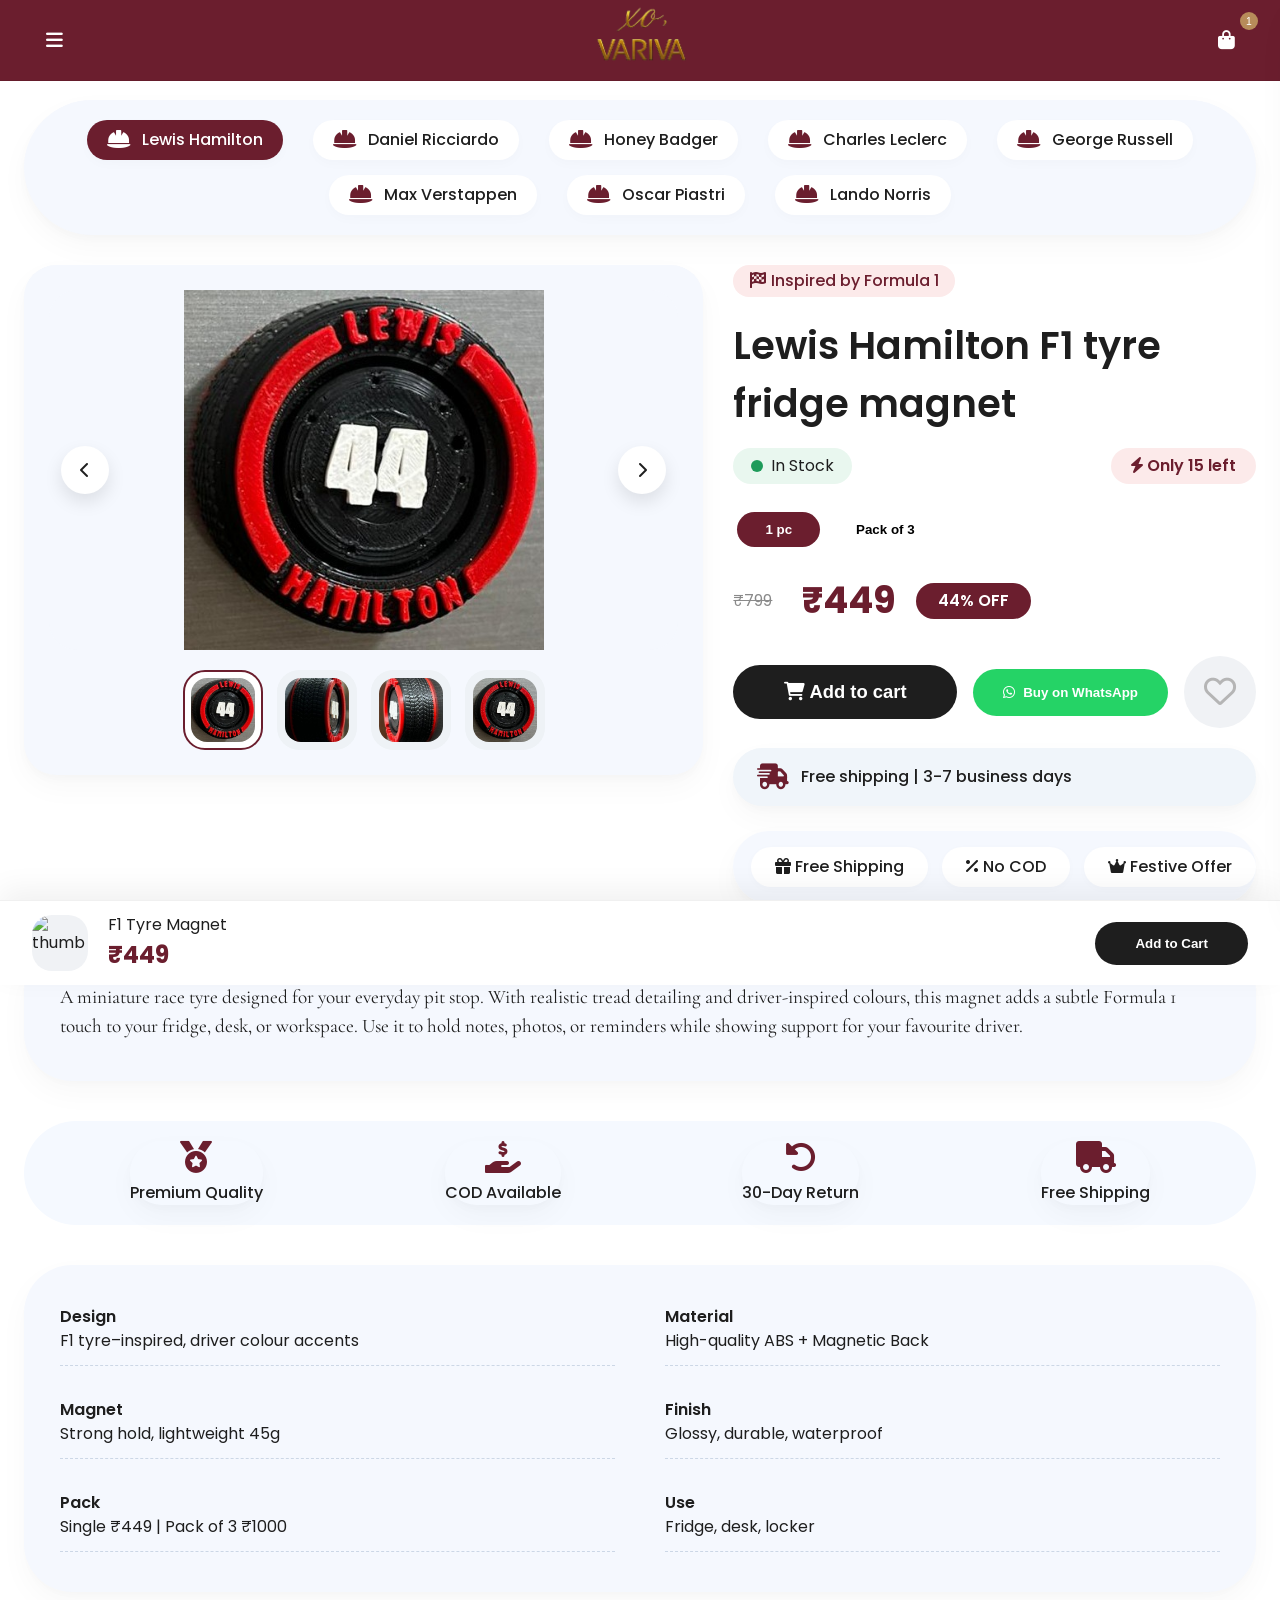
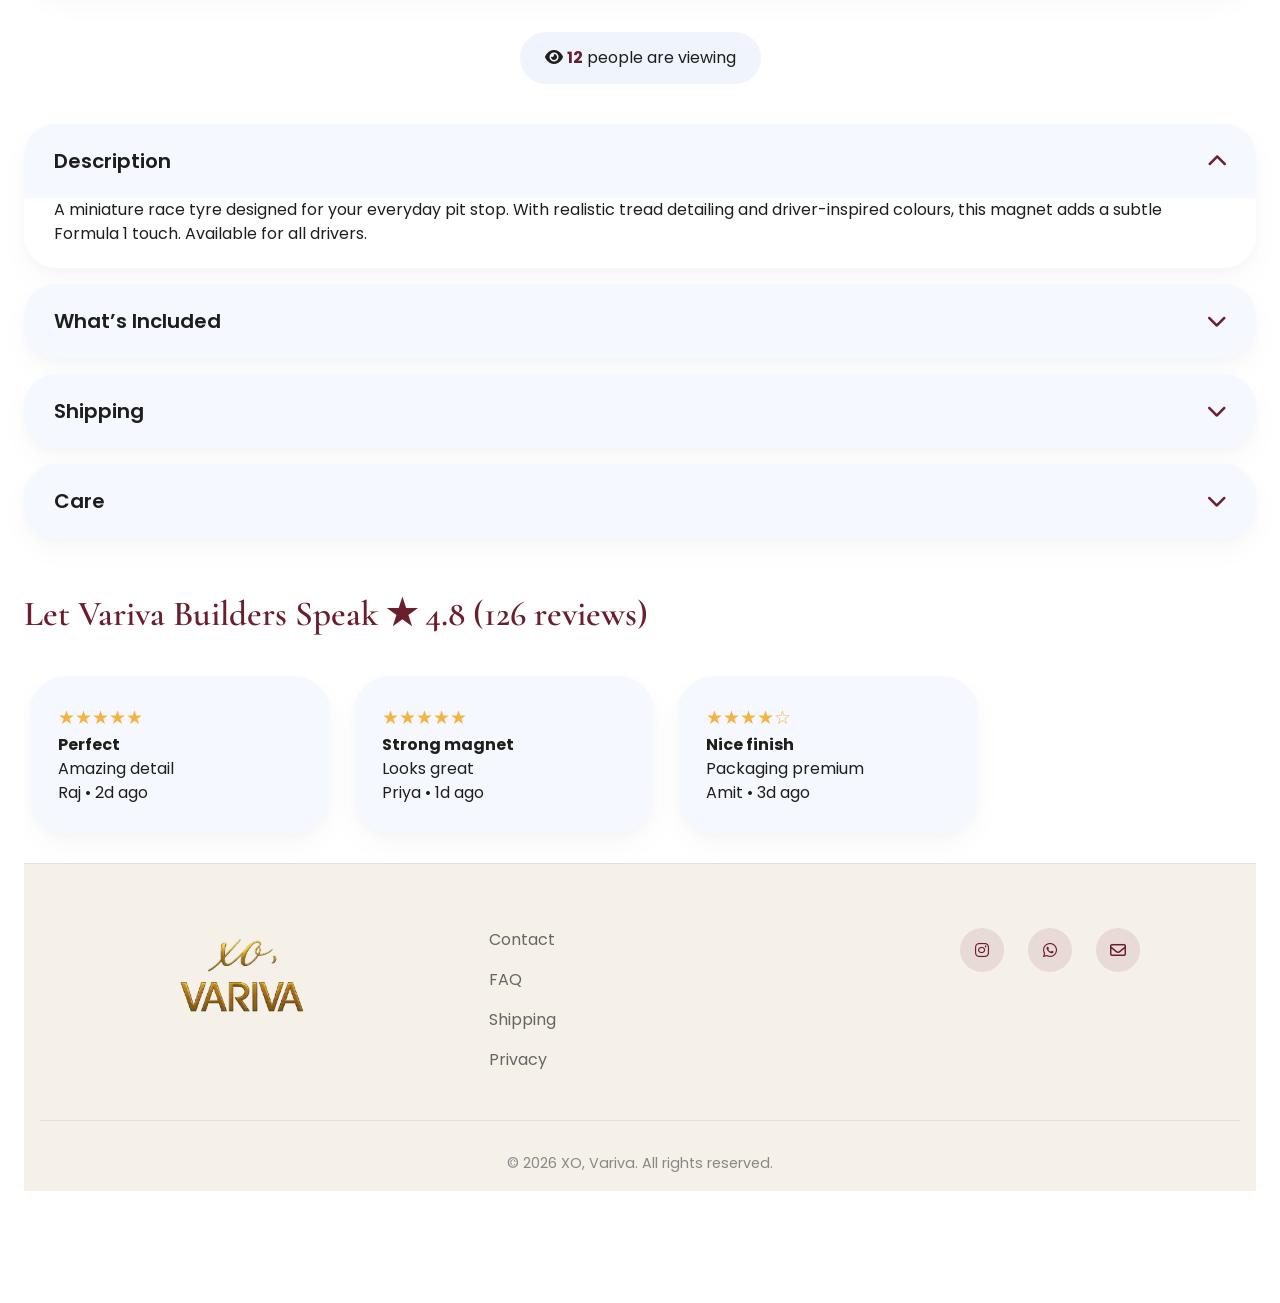
==== commit c74f63df: "images" ====
--- a/f1page.html
+++ b/f1page.html
@@ -670,7 +670,7 @@
         <div class="stock-row" style="justify-content:space-between;">
           <div class="stock-status"><span class="green-dot"></span> In Stock</div>
           <div class="urgency"><i class="fas fa-bolt"></i> Only 15 left</div>
-          <div class="pack-option" style="margin-left:auto;">
+          <div class="pack-option">
             <button class="pack-btn active-pack" id="packIndividual">1 pc</button>
             <button class="pack-btn" id="packThree">Pack of 3</button>
           </div>
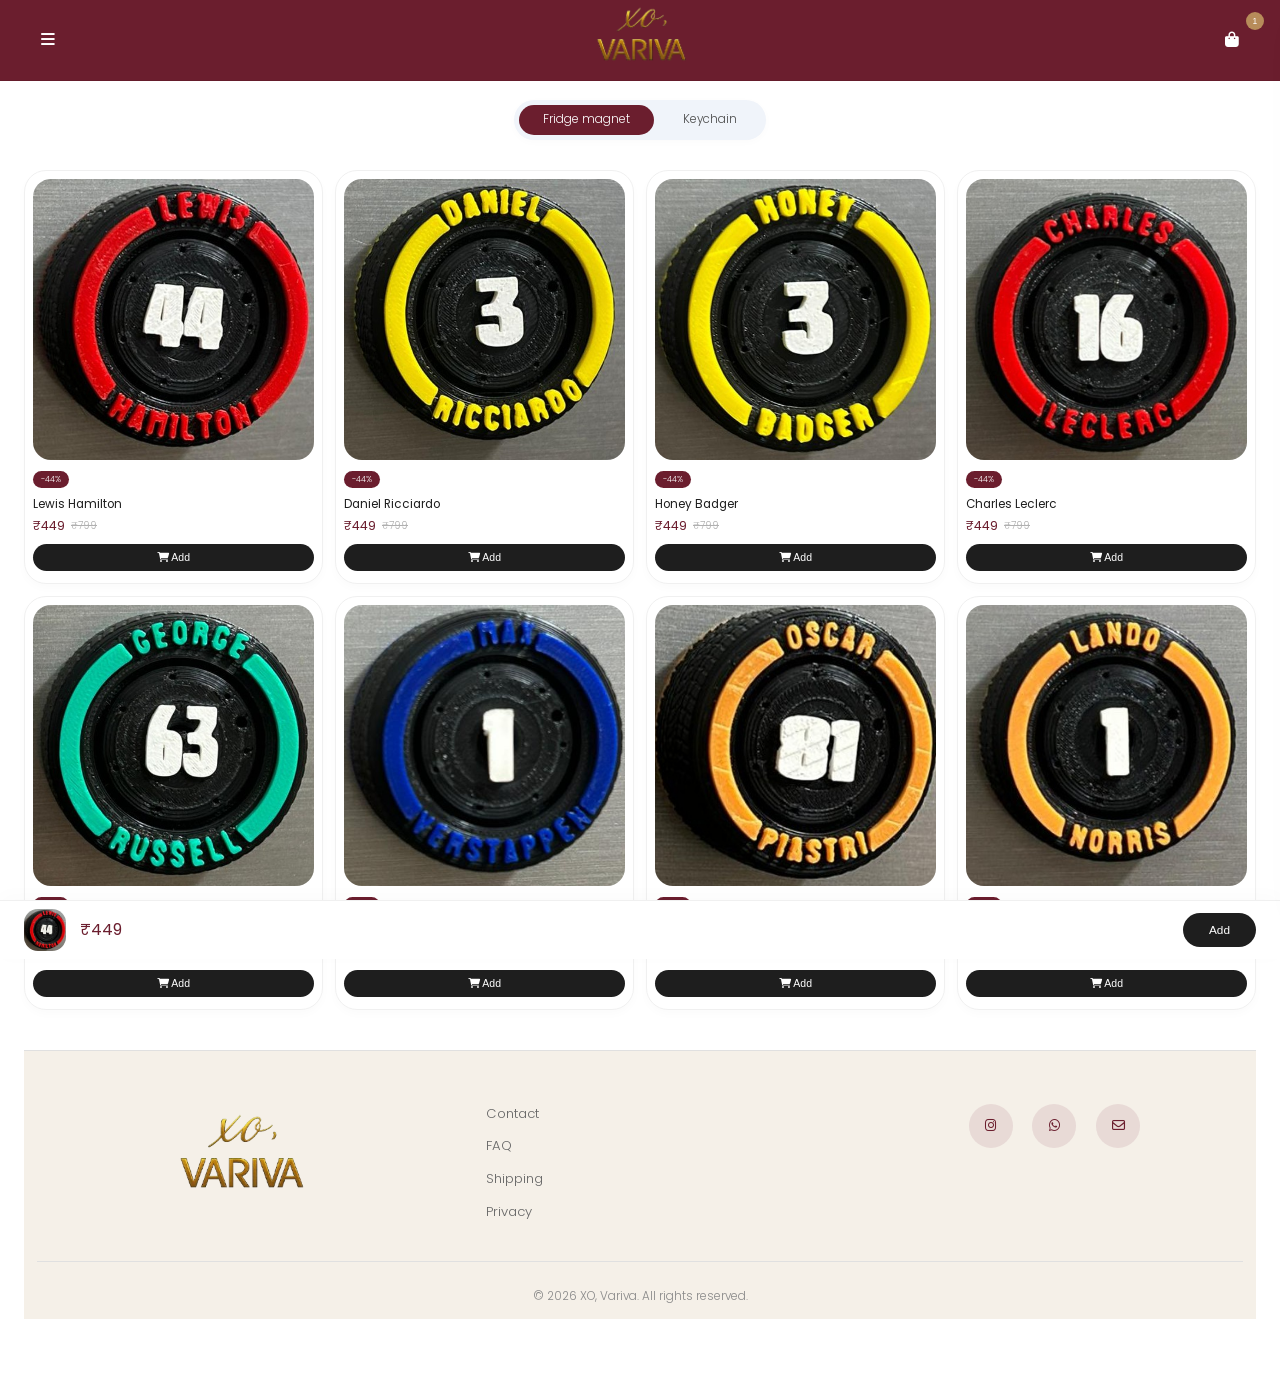
==== commit b800c5ed: "commit10000" ====
--- a/f1page.html
+++ b/f1page.html
@@ -3,18 +3,18 @@
 <head>
   <meta charset="UTF-8">
   <meta name="viewport" content="width=device-width, initial-scale=1.0">
-  <title>Variva · F1 Racing Magnets</title>
-  <!-- Poppins + Cormorant -->
+  <title>Variva · F1 collection</title>
+  <!-- Poppins + Cormorant (light weights) -->
   <link rel="preconnect" href="https://fonts.googleapis.com">
   <link rel="preconnect" href="https://fonts.gstatic.com" crossorigin>
-  <link href="https://fonts.googleapis.com/css2?family=Poppins:wght@300;400;500;600;700&family=Cormorant+Garamond:wght@400;500;600;700&display=swap" rel="stylesheet">
-   <link rel="stylesheet" href="css/style.css">
-   <link rel="stylesheet" href="css/responsive.css">
+  <link href="https://fonts.googleapis.com/css2?family=Poppins:wght@300;400;500;600&family=Cormorant+Garamond:wght@400;500;600&display=swap" rel="stylesheet">
   <!-- Font Awesome 6 -->
   <link rel="stylesheet" href="https://cdnjs.cloudflare.com/ajax/libs/font-awesome/6.0.0-beta3/css/all.min.css">
+  <link rel="stylesheet" href="css/style.css">
+  <link rel="stylesheet" href="css/responsive.css">
     
   <style>
-    /* ===== CSS ROOT VARIABLES (matching original) ===== */
+    /* ===== CSS ROOT VARIABLES – minimal, refined ===== */
     :root {
       --deep-maroon: #6B1E2E;
       --light-maroon: #fceaea;
@@ -27,8 +27,8 @@
       --font-serif: 'Cormorant Garamond', serif;
       --font-sans: 'Poppins', sans-serif;
       --border-radius-small: 12px;
-      --shadow-floating: 0 20px 40px rgba(0,0,0,0.08), 0 8px 20px rgba(0,0,0,0.06);
-      --transition-slow: all 0.4s cubic-bezier(0.23, 1, 0.32, 1);
+      --shadow-floating: 0 20px 40px rgba(0,0,0,0.04), 0 8px 20px rgba(0,0,0,0.02);
+      --transition-slow: all 0.3s ease;
       --transition-fast: all 0.2s ease;
     }
 
@@ -36,9 +36,10 @@
     body {
       background: #ffffff;
       font-family: var(--font-sans);
+      font-weight: 300;
       color: var(--black);
       line-height: 1.5;
-      padding-top: 80px; /* navbar height */
+      padding-top: 80px;
       overflow-x: hidden;
     }
     .page-wrap {
@@ -47,132 +48,275 @@
       padding: 20px 24px 40px;
     }
 
-    /* grey containers for F1 page */
+    /* grey containers – lighter touch */
     .gallery-main, .trust-item, .highlight-box, .accordion-item,
-    .review-card, .gallery-card, .delivery-info, .offer-slider,
-    .driver-selector {   /* new driver selector tile */
+    .delivery-info, .offer-slider, .driver-selector, .category-pill, 
+    .product-grid-card, .coming-soon-card {   
       background: #f8fafd;
-      border-radius: 32px;
-      box-shadow: 0 12px 30px rgba(0,0,0,0.03), 0 4px 10px rgba(0,0,0,0.02);
-    }
-
-    .maroon-text, .urgency, .new-price, .discount-badge, .live-viewer span {
+      border-radius: 28px;
+      box-shadow: 0 8px 20px rgba(0,0,0,0.02);
+    }
+
+    .maroon-text, .urgency, .new-price, .discount-badge {
       color: var(--deep-maroon);
     }
 
-    .btn-primary {
+    .btn-primary, .btn-add-cart, .grid-add-cart, .sticky-btn {
       background: var(--black);
       color: white;
       border: none;
       border-radius: 60px;
-      padding: 16px 32px;
-      font-weight: 600;
+      padding: 10px 20px;
+      font-weight: 400;
       cursor: pointer;
-      transition: 0.2s;
-    }
-    .btn-primary:hover { background: #2e2e2e; transform: scale(1.02); }
+      transition: all 0.2s;
+      font-size: 0.9rem;
+    }
+    .btn-primary:hover, .btn-add-cart:hover, .grid-add-cart:hover, .sticky-btn:hover {
+      background: #2e2e2e;
+      transform: scale(1.02);
+    }
 
     .btn-whatsapp {
       background: #25D366;
       color: white;
       border: none;
       border-radius: 60px;
-      padding: 16px 30px;
-      font-weight: 600;
+      padding: 10px 20px;
+      font-weight: 400;
       display: inline-flex;
       align-items: center;
-      gap: 8px;
+      gap: 6px;
       cursor: pointer;
+      transition: all 0.2s;
+      font-size: 0.9rem;
     }
     .btn-whatsapp:hover { background: #20b859; transform: scale(1.02); }
 
-    .old-price { color: #8a8a8a; text-decoration: line-through; margin-right: 10px; }
-    .new-price { font-size: 2.3rem; font-weight: 700; }
-
-    /* product grid */
-    .product-showcase { display: flex; flex-wrap: wrap; gap: 30px; margin: 30px 0; }
-    .gallery-col { flex: 1.3; min-width: 300px; }
-    .info-col { flex: 1; min-width: 320px; }
+    .old-price { color: #b0b0b0; text-decoration: line-through; margin-right: 8px; font-weight: 300; font-size: 0.9rem; }
+    .new-price { font-size: 1.6rem; font-weight: 400; }
+
+    /* product showcase */
+    .product-showcase { display: flex; flex-wrap: wrap; gap: 30px; margin: 20px 0; }
+    .gallery-col { flex: 1.3; min-width: 280px; }
+    .info-col { flex: 1; min-width: 300px; }
 
     /* gallery */
-    .gallery-main { padding: 25px; background: #f5f8fe; }
-    .main-image-wrap { position: relative; display: flex; align-items: center; justify-content: center; margin-bottom: 20px; }
-    .main-image-wrap img { width: 100%; max-height: 360px; object-fit: contain; border-radius: 28px; background: #f5f8fe; transition: opacity 0.3s; }
-    .arrow { position: absolute; top: 50%; transform: translateY(-50%); background: white; width: 48px; height: 48px; border-radius: 50%; display: flex; align-items: center; justify-content: center; box-shadow: 0 8px 18px rgba(0,0,0,0.1); cursor: pointer; }
-    .arrow-left { left: 12px; }
-    .arrow-right { right: 12px; }
-    .thumbnail-strip { display: flex; gap: 14px; flex-wrap: wrap; justify-content: center; }
-    .thumb { width: 80px; height: 80px; background: #eef2f6; border-radius: 22px; padding: 6px; cursor: pointer; border: 2px solid transparent; }
-    .thumb img { width: 100%; height: 100%; object-fit: cover; border-radius: 16px; }
-    .thumb.active-thumb { border-color: var(--deep-maroon); background: white; }
+    .gallery-main { padding: 16px; background: #f5f8fe; }
+    .main-image-wrap { position: relative; display: flex; align-items: center; justify-content: center; margin-bottom: 16px; }
+    .main-image-wrap img { width: 100%; max-height: 300px; object-fit: contain; border-radius: 20px; background: #f5f8fe; }
+    .arrow { position: absolute; top: 50%; transform: translateY(-50%); background: white; width: 36px; height: 36px; border-radius: 50%; display: flex; align-items: center; justify-content: center; box-shadow: 0 4px 10px rgba(0,0,0,0.04); cursor: pointer; transition: 0.2s; }
+    .arrow:hover { background: #f0f0f0; transform: translateY(-50%) scale(1.05); }
+    .arrow-left { left: 10px; }
+    .arrow-right { right: 10px; }
+    .thumbnail-strip { display: flex; gap: 10px; flex-wrap: wrap; justify-content: center; }
+    .thumb { width: 60px; height: 60px; background: #eef2f6; border-radius: 16px; padding: 4px; cursor: pointer; border: 1px solid transparent; transition: 0.2s; }
+    .thumb img { width: 100%; height: 100%; object-fit: cover; border-radius: 12px; }
+    .thumb.active-thumb { border-color: var(--deep-maroon); background: white; transform: scale(1.02); }
 
     /* info */
-    .label-tag { color: var(--deep-maroon); background: #fceaea; display: inline-block; padding: 4px 16px; border-radius: 40px; font-weight: 500; margin-bottom: 8px; }
-    h1 { font-size: 2.4rem; font-weight: 600; margin: 12px 0 16px; }
-    .stock-row { display: flex; gap: 24px; flex-wrap: wrap; margin: 12px 0 20px; }
-    .stock-status { display: flex; align-items: center; gap: 8px; background: #e9f7ef; padding: 6px 18px; border-radius: 60px; }
-    .green-dot { width: 12px; height: 12px; background: #1e9b5a; border-radius: 50%; }
-    .urgency { background: #fceaea; padding: 6px 20px; border-radius: 60px; font-weight: 600; }
-    .price-block { display: flex; align-items: center; gap: 20px; margin: 22px 0; flex-wrap: wrap; }
-    .discount-badge { background: var(--deep-maroon); color: white; border-radius: 60px; padding: 6px 22px; font-weight: 600; }
-    .btn-group { display: flex; flex-wrap: wrap; gap: 16px; margin: 28px 0 20px; align-items: center; }
-    .btn-add-cart { background: var(--black); color: white; border: none; padding: 16px 40px; border-radius: 60px; font-weight: 600; font-size: 1.15rem; flex: 1 1 auto; cursor: pointer; }
-    .wishlist-icon { font-size: 2rem; color: #b5b5b5; cursor: pointer; background: #f0f2f5; padding: 12px 20px; border-radius: 50%; }
+    .label-tag { color: var(--deep-maroon); background: #fceaea; display: inline-block; padding: 4px 12px; border-radius: 40px; font-weight: 400; font-size: 0.8rem; margin-bottom: 8px; }
+    h1 { font-size: 1.8rem; font-weight: 400; margin: 8px 0 12px; }
+    
+    /* ===== FIXED STOCK ROW & PACK BUTTON ALIGNMENT ===== */
+    .stock-row {
+      display: flex;
+      flex-wrap: wrap;
+      align-items: center;
+      gap: 12px;
+      margin: 8px 0 14px;
+    }
+    .stock-status, .urgency {
+      display: inline-flex;
+      align-items: center;
+      gap: 6px;
+      padding: 6px 16px;
+      border-radius: 60px;
+      font-size: 0.8rem;
+      white-space: nowrap;
+    }
+    .pack-option {
+      display: inline-flex;
+      gap: 6px;
+      background: white;
+      border-radius: 60px;
+      padding: 4px;
+      margin-left: auto; /* push to right on desktop */
+    }
+    .pack-btn {
+      border: none;
+      padding: 8px 20px;
+      border-radius: 60px;
+      font-weight: 400;
+      cursor: pointer;
+      background: transparent;
+      transition: 0.2s;
+      font-size: 0.85rem;
+      white-space: nowrap;
+    }
+    .pack-btn.active-pack {
+      background: var(--deep-maroon);
+      color: white;
+    }
+    .pack-btn:not(.active-pack):hover { background: #f0f0f0; }
+
+    /* mobile adjustment */
+    @media (max-width: 600px) {
+      .stock-row {
+        justify-content: flex-start;
+      }
+      .pack-option {
+        margin-left: 0;
+        width: 100%;
+        justify-content: center;
+      }
+      .pack-btn {
+        flex: 1;
+        text-align: center;
+      }
+    }
+
+    .price-block { display: flex; align-items: center; gap: 14px; margin: 16px 0; flex-wrap: wrap; }
+    .discount-badge { background: var(--deep-maroon); color: white; border-radius: 60px; padding: 4px 14px; font-weight: 400; font-size: 0.8rem; }
+    
+    /* ===== BUTTON GROUP WITH SMOOTH ANIMATIONS ===== */
+    .btn-group {
+      display: flex;
+      flex-wrap: wrap;
+      gap: 10px;
+      margin: 18px 0;
+      align-items: center;
+    }
+    .btn-add-cart {
+      padding: 12px 28px;
+      font-size: 0.95rem;
+      flex: 1 1 auto;
+      transition: all 0.3s cubic-bezier(0.2, 0.9, 0.3, 1);
+      position: relative;
+      overflow: hidden;
+    }
+    .btn-add-cart::after {
+      content: '';
+      position: absolute;
+      top: 50%;
+      left: 50%;
+      width: 0;
+      height: 0;
+      border-radius: 50%;
+      background: rgba(255,255,255,0.2);
+      transform: translate(-50%, -50%);
+      transition: width 0.4s, height 0.4s;
+    }
+    .btn-add-cart:active::after {
+      width: 200px;
+      height: 200px;
+    }
+    
+    .btn-whatsapp {
+      padding: 12px 24px;
+      flex: 1 1 auto;
+      transition: all 0.3s cubic-bezier(0.2, 0.9, 0.3, 1);
+      position: relative;
+      overflow: hidden;
+    }
+    .btn-whatsapp::after {
+      content: '';
+      position: absolute;
+      top: 50%;
+      left: 50%;
+      width: 0;
+      height: 0;
+      border-radius: 50%;
+      background: rgba(255,255,255,0.2);
+      transform: translate(-50%, -50%);
+      transition: width 0.4s, height 0.4s;
+    }
+    .btn-whatsapp:active::after {
+      width: 200px;
+      height: 200px;
+    }
+
+    .wishlist-icon {
+      font-size: 1.6rem;
+      color: #c0c0c0;
+      cursor: pointer;
+      background: #f0f2f5;
+      padding: 8px 16px;
+      border-radius: 50%;
+      transition: all 0.2s;
+    }
+    .wishlist-icon:hover { background: #e0e4ec; transform: scale(1.05); }
     .wishlist-icon.wishlist-active { color: var(--deep-maroon); background: #fceaea; }
-    .delivery-info { background: #f0f5fa; border-radius: 60px; padding: 16px 24px; margin: 20px 0; display: flex; align-items: center; gap: 12px; font-weight: 500; }
-    .delivery-info i { color: var(--deep-maroon); font-size: 1.6rem; }
+
+    .delivery-info {
+      background: #f0f5fa;
+      border-radius: 60px;
+      padding: 12px 20px;
+      margin: 14px 0;
+      display: flex;
+      align-items: center;
+      gap: 10px;
+      font-weight: 300;
+      font-size: 0.85rem;
+    }
+    .delivery-info i { color: var(--deep-maroon); font-size: 1.3rem; }
     
-    /* OFFER SLIDER - exactly as in snippet */
-    .offer-slider { display: flex; gap: 14px; overflow-x: auto; padding: 16px 18px; margin: 25px 0 0; background: #f5f8fe; border-radius: 70px; scroll-snap-type: x mandatory; }
-    .offer-item { background: white; border-radius: 60px; padding: 8px 24px; white-space: nowrap; font-weight: 500; box-shadow: 0 2px 8px rgba(0,0,0,0.02); }
+    /* OFFER SLIDER */
+    .offer-slider { display: flex; gap: 10px; overflow-x: auto; padding: 12px 14px; margin: 18px 0 0; background: #f5f8fe; border-radius: 60px; }
+    .offer-item { background: white; border-radius: 60px; padding: 5px 18px; white-space: nowrap; font-weight: 300; font-size: 0.85rem; box-shadow: 0 1px 4px rgba(0,0,0,0.02); }
 
     /* trust badges */
-    .trust-badges { display: flex; flex-wrap: wrap; justify-content: space-around; gap: 10px; margin: 40px 0; background: #f5f9ff; border-radius: 80px; padding: 20px; }
-    .trust-item { background: transparent; display: flex; flex-direction: column; align-items: center; gap: 8px; font-weight: 500; }
-    .trust-item i { font-size: 2rem; color: var(--deep-maroon); }
+    .trust-badges { display: flex; flex-wrap: wrap; justify-content: space-around; gap: 10px; margin: 25px 0; background: #f5f9ff; border-radius: 60px; padding: 14px; }
+    .trust-item { background: transparent; display: flex; flex-direction: column; align-items: center; gap: 4px; font-weight: 300; font-size: 0.8rem; }
+    .trust-item i { font-size: 1.4rem; color: var(--deep-maroon); }
 
     /* highlights box */
-    .highlight-box { padding: 40px 36px; background: #f5f8fe; display: grid; grid-template-columns: repeat(2,1fr); gap: 32px 50px; margin: 40px 0; border-radius: 48px; }
-    .highlight-item { border-bottom: 1px dashed #ccd7e6; padding-bottom: 12px; }
-    .highlight-item strong { display: block; font-weight: 600; }
-
-    /* live viewers */
-    .live-viewer { text-align: center; background: #f0f4fc; padding: 14px 25px; border-radius: 70px; width: fit-content; margin: 20px auto 30px; }
-    .live-viewer span { font-weight: 700; }
+    .highlight-box { padding: 24px 22px; background: #f5f8fe; display: grid; grid-template-columns: repeat(2,1fr); gap: 20px 24px; margin: 25px 0; border-radius: 36px; }
+    .highlight-item { border-bottom: 1px dashed #d8e0e8; padding-bottom: 8px; font-weight: 300; font-size: 0.9rem; }
+    .highlight-item strong { display: block; font-weight: 500; font-size: 0.95rem; }
 
     /* accordion */
-    .accordion { margin: 40px 0; }
-    .accordion-item { border-radius: 32px; margin-bottom: 16px; background: #f5f8fe; overflow: hidden; }
-    .accordion-header { display: flex; justify-content: space-between; align-items: center; padding: 22px 30px; cursor: pointer; font-weight: 600; font-size: 1.25rem; }
-    .accordion-header i { transition: transform 0.4s; color: var(--deep-maroon); }
-    .accordion-content { max-height: 0; padding: 0 30px; overflow: hidden; transition: max-height 0.5s, padding 0.3s; background: white; }
-    .accordion-item.open .accordion-content { max-height: 200px; padding: 0 30px 22px; }
+    .accordion { margin: 25px 0; }
+    .accordion-item { border-radius: 24px; margin-bottom: 12px; background: #f5f8fe; overflow: hidden; }
+    .accordion-header { display: flex; justify-content: space-between; align-items: center; padding: 16px 22px; cursor: pointer; font-weight: 400; font-size: 1rem; transition: background 0.2s; }
+    .accordion-header:hover { background: #edf2f8; }
+    .accordion-header i { transition: transform 0.3s; color: var(--deep-maroon); }
+    .accordion-content { max-height: 0; padding: 0 22px; overflow: hidden; transition: max-height 0.4s ease, padding 0.3s; background: white; font-weight: 300; font-size: 0.9rem; }
+    .accordion-item.open .accordion-content { max-height: 150px; padding: 0 22px 18px; }
     .accordion-item.open .fa-chevron-down { transform: rotate(180deg); }
 
-    /* reviews & community */
-    .section-title { font-size: 2.2rem; font-weight: 600; margin: 50px 0 20px; }
-    .section-title span { color: var(--deep-maroon); }
-    .review-carousel { display: flex; gap: 24px; overflow-x: auto; padding: 16px 6px 30px; scroll-behavior: smooth; }
-    .review-card { min-width: 300px; flex: 0 0 auto; background: #f5f8fe; border-radius: 36px; padding: 28px; }
-    .review-card .stars { color: #f5b342; font-size: 1.2rem; }
-    .community-reel { display: flex; gap: 20px; overflow-x: auto; padding: 12px 0 40px; scroll-behavior: smooth; }
-    .gallery-card { min-width: 220px; height: 180px; border-radius: 40px; background-size: cover; background-position: center; position: relative; }
-    .overlay { background: linear-gradient(transparent 40%, rgba(0,0,0,0.2)); border-radius: 40px; padding: 20px; display: flex; flex-direction: column; justify-content: flex-end; height: 100%; color: white; font-weight: 600; }
-    .play-icon { background: rgba(255,255,255,0.3); backdrop-filter: blur(4px); width: 44px; height: 44px; border-radius: 50%; display: flex; align-items: center; justify-content: center; margin-bottom: 8px; }
-
     /* sticky bar */
-    .sticky-bar { position: fixed; bottom: 0; left: 0; width: 100%; background: white; box-shadow: 0 -10px 30px rgba(0,0,0,0.06); padding: 12px 32px; display: flex; align-items: center; justify-content: space-between; z-index: 1000; transform: translateY(100%); transition: transform 0.4s; border-top: 1px solid #f0f0f0; }
+    .sticky-bar { position: fixed; bottom: 0; left: 0; width: 100%; background: white; box-shadow: 0 -4px 20px rgba(0,0,0,0.02); padding: 8px 24px; display: flex; align-items: center; justify-content: space-between; z-index: 1000; transform: translateY(100%); transition: transform 0.4s cubic-bezier(0.2, 1, 0.3, 1); border-top: 1px solid #f0f0f0; }
     .sticky-bar.show { transform: translateY(0); }
-    .sticky-left { display: flex; align-items: center; gap: 20px; }
-    .sticky-thumb { width: 56px; height: 56px; background: #f0f2f5; border-radius: 20px; object-fit: cover; }
-    .sticky-price { color: var(--deep-maroon); font-weight: 700; font-size: 1.5rem; }
-    .sticky-btn { background: var(--black); color: white; border: none; padding: 14px 40px; border-radius: 60px; font-weight: 600; cursor: pointer; }
-
-    /* fade animation */
-    .fade-up { opacity: 0; transform: translateY(24px); transition: opacity 0.8s, transform 0.8s; }
+    .sticky-left { display: flex; align-items: center; gap: 14px; }
+    .sticky-thumb { width: 42px; height: 42px; background: #f0f2f5; border-radius: 14px; object-fit: cover; }
+    .sticky-price { color: var(--deep-maroon); font-weight: 400; font-size: 1.2rem; }
+    .sticky-btn { padding: 10px 26px; font-size: 0.9rem; }
+
+    /* fade up animation */
+    .fade-up { opacity: 0; transform: translateY(20px); transition: opacity 0.6s ease, transform 0.6s ease; }
     .fade-up.appear { opacity: 1; transform: translateY(0); }
 
-    /* ===== YOUR EXACT NAVBAR STYLES ===== */
+    /* ===== CARD ENTRANCE ANIMATION ===== */
+    .product-grid-card {
+      animation: cardEntrance 0.5s ease forwards;
+      opacity: 0;
+      transform: translateY(15px);
+    }
+    @keyframes cardEntrance {
+      to { opacity: 1; transform: translateY(0); }
+    }
+    /* staggered delay for cards */
+    .product-grid-card:nth-child(1) { animation-delay: 0.05s; }
+    .product-grid-card:nth-child(2) { animation-delay: 0.1s; }
+    .product-grid-card:nth-child(3) { animation-delay: 0.15s; }
+    .product-grid-card:nth-child(4) { animation-delay: 0.2s; }
+    .product-grid-card:nth-child(5) { animation-delay: 0.25s; }
+    .product-grid-card:nth-child(6) { animation-delay: 0.3s; }
+    .product-grid-card:nth-child(7) { animation-delay: 0.35s; }
+    .product-grid-card:nth-child(8) { animation-delay: 0.4s; }
+
+    /* ===== NAVBAR (unchanged) ===== */
     .luxury-navbar {
       position: fixed;
       top: 0;
@@ -197,7 +341,9 @@
       color: var(--ivory);
       font-size: 1.2rem;
       cursor: pointer;
-    }
+      transition: opacity 0.2s;
+    }
+    .menu-icon:hover, .cart-icon:hover { opacity: 0.8; }
     .menu-icon { left: 2rem; }
     .cart-icon { right: 2rem; }
     .cart-count {
@@ -217,8 +363,7 @@
     }
     .logo-icon { height: 65px; display: block; }
 
-    
-    /* ===== YOUR EXACT CART PANEL STYLES ===== */
+    /* ===== CART PANEL WITH SWIPE ANIMATION ===== */
     .cart-panel {
       position: fixed;
       top: 0;
@@ -230,13 +375,11 @@
       box-shadow: var(--shadow-floating);
       display: flex;
       flex-direction: column;
-      transition: var(--transition-slow);
-    }
-    .cart-panel.active {
-      right: 0;
-    }
+      transition: right 0.5s cubic-bezier(0.2, 0.9, 0.3, 1);
+    }
+    .cart-panel.active { right: 0; }
     .cart-header {
-      padding: 2rem;
+      padding: 1.5rem;
       border-bottom: 1px solid var(--gray-medium);
       display: flex;
       justify-content: space-between;
@@ -244,321 +387,313 @@
     }
     .cart-header h3 {
       font-family: var(--font-serif);
-      font-size: 1.5rem;
+      font-size: 1.4rem;
       color: var(--deep-maroon);
-      font-weight: 600;
+      font-weight: 400;
     }
     .close-cart {
+      background: none;
+      border: none;
+      font-size: 1.2rem;
+      color: var(--deep-maroon);
+      cursor: pointer;
+      width: 32px;
+      height: 32px;
+      display: flex;
+      align-items: center;
+      justify-content: center;
+      border-radius: 50%;
+      transition: 0.2s;
+    }
+    .close-cart:hover { background-color: rgba(122, 28, 63, 0.1); transform: rotate(90deg); }
+    .cart-content { flex: 1; padding: 1.5rem; overflow-y: auto; }
+    .cart-item {
+      display: flex;
+      gap: 1.2rem;
+      padding: 1.2rem 0;
+      border-bottom: 1px solid var(--gray-medium);
+    }
+    .cart-item-image {
+      width: 70px;
+      height: 70px;
+      overflow: hidden;
+      border-radius: var(--border-radius-small);
+    }
+    .cart-item-image img { width: 100%; height: 100%; object-fit: cover; }
+    .cart-item-details { flex: 1; }
+    .cart-item-details h4 {
+      font-family: var(--font-serif);
+      font-size: 1.1rem;
+      margin-bottom: 0.4rem;
+      color: var(--black);
+      font-weight: 400;
+    }
+    .cart-item-details p { font-size: 0.8rem; color: #666; margin-bottom: 0.8rem; font-weight: 300; }
+    .cart-item-controls {
+      display: flex;
+      justify-content: space-between;
+      align-items: center;
+    }
+    .quantity-selector {
+      display: flex;
+      align-items: center;
+      gap: 0.5rem;
+      background-color: var(--gray-light);
+      padding: 0.3rem 0.6rem;
+      border-radius: var(--border-radius-small);
+    }
+    .quantity-btn {
+      background: none;
+      border: none;
+      font-size: 1rem;
+      cursor: pointer;
+      width: 22px;
+      height: 22px;
+      display: flex;
+      align-items: center;
+      justify-content: center;
+    }
+    .quantity-btn:hover { background: #ddd; border-radius: 4px; }
+    .item-price { font-weight: 400; color: var(--deep-maroon); font-size: 0.95rem; }
+    .cart-footer {
+      padding: 1.5rem;
+      border-top: 1px solid var(--gray-medium);
+    }
+    .cart-total {
+      display: flex;
+      justify-content: space-between;
+      font-weight: 400;
+      margin-bottom: 1rem;
+      font-size: 1rem;
+    }
+    .whatsapp-cta {
+      width: 100%;
+      background: #25D366;
+      color: white;
+      border: none;
+      padding: 0.9rem;
+      border-radius: 50px;
+      font-weight: 400;
+      display: flex;
+      align-items: center;
+      justify-content: center;
+      gap: 0.5rem;
+      cursor: pointer;
+      transition: all 0.3s cubic-bezier(0.2, 0.9, 0.3, 1);
+      position: relative;
+      overflow: hidden;
+    }
+    .whatsapp-cta::after {
+      content: '';
+      position: absolute;
+      top: 50%;
+      left: 50%;
+      width: 0;
+      height: 0;
+      border-radius: 50%;
+      background: rgba(255,255,255,0.2);
+      transform: translate(-50%, -50%);
+      transition: width 0.5s, height 0.5s;
+    }
+    .whatsapp-cta:active::after {
+      width: 300px;
+      height: 300px;
+    }
+    .whatsapp-cta:hover { background: #20b859; transform: scale(1.02); }
+    .cart-note { font-size: 0.7rem; text-align: center; margin-top: 0.8rem; color: #888; }
+    .overlay {
+      position: fixed;
+      inset: 0;
+      background: rgba(0,0,0,0.2);
+      z-index: 1000;
+      opacity: 0;
+      pointer-events: none;
+      transition: opacity 0.3s;
+    }
+    .overlay.active { opacity: 1; pointer-events: auto; }
+
+    /* ===== PERSISTENT CATEGORY PILL ===== */
+    .category-pill-container {
+      display: flex;
+      justify-content: center;
+      margin: 0 0 30px 0;
+    }
+    .category-pill {
+      background: #f0f4fa;
+      border-radius: 100px;
+      padding: 5px;
+      display: inline-flex;
+      gap: 5px;
+      box-shadow: 0 2px 8px rgba(0,0,0,0.02);
+    }
+    .category-option {
+      padding: 6px 24px;
+      border-radius: 100px;
+      cursor: pointer;
+      font-weight: 300;
+      color: #4a4a4a;
+      transition: all 0.2s;
+      font-size: 0.9rem;
+    }
+    .category-option:hover { background: #e2e8f0; }
+    .category-option.active-category {
+      background: var(--deep-maroon);
+      color: white;
+    }
+
+    /* ===== PRODUCT GRID – smaller cards ===== */
+    .product-grid {
+      display: grid;
+      grid-template-columns: repeat(4, 1fr);
+      gap: 12px;
+      margin: 20px 0 40px;
+    }
+    .product-grid-card {
+      background: #ffffff;
+      border-radius: 22px;
+      overflow: hidden;
+      padding: 8px 8px 12px;
+      cursor: pointer;
+      transition: all 0.25s ease;
+      box-shadow: 0 4px 10px rgba(0,0,0,0.02);
+      border: 1px solid #f0f0f0;
+    }
+    .product-grid-card:hover { 
+      box-shadow: 0 12px 24px rgba(0,0,0,0.04); 
+      transform: translateY(-3px);
+    }
+    .grid-image { width: 100%; aspect-ratio: 1/1; background: #f5f8fe; border-radius: 18px; margin-bottom: 8px; overflow: hidden; }
+    .grid-image img { width: 100%; height: 100%; object-fit: cover; transition: transform 0.3s; }
+    .product-grid-card:hover .grid-image img { transform: scale(1.02); }
+    .grid-driver { font-weight: 400; font-size: 0.9rem; margin-top: 4px; }
+    .grid-price { display: flex; align-items: center; gap: 6px; margin: 4px 0 8px; }
+    .grid-price .current { font-weight: 400; color: var(--deep-maroon); font-size: 0.95rem; }
+    .grid-price .old { text-decoration: line-through; color: #b0b0b0; font-size: 0.75rem; font-weight: 300; }
+    .badge-sale { background: var(--deep-maroon); color: white; border-radius: 60px; padding: 2px 8px; font-size: 0.65rem; display: inline-block; margin-bottom: 4px; font-weight: 300; }
+    .grid-add-cart { padding: 8px; width: 100%; font-size: 0.8rem; }
+
+    /* ===== COMING SOON CARD ===== */
+    .coming-soon-card {
+      background: #f5f8fe;
+      border-radius: 36px;
+      padding: 50px 20px;
+      text-align: center;
+      margin: 20px 0;
+    }
+    .coming-soon-card i { font-size: 2.5rem; color: var(--deep-maroon); margin-bottom: 16px; opacity: 0.7; }
+    .coming-soon-card h3 { font-size: 1.8rem; font-weight: 300; margin-bottom: 8px; }
+    .coming-soon-card p { color: #666; max-width: 360px; margin: 0 auto; font-size: 0.9rem; }
+
+    /* back link */
+    .back-link { 
+      display: inline-flex; 
+      align-items: center; 
+      gap: 6px; 
+      margin-bottom: 16px; 
+      color: var(--deep-maroon); 
+      font-weight: 300; 
+      cursor: pointer; 
+      background: #f0f4fc; 
+      padding: 5px 18px; 
+      border-radius: 60px; 
+      width: fit-content; 
+      font-size: 0.8rem;
+      transition: 0.2s;
+    }
+    .back-link:hover { background: #e2e8f2; transform: translateX(-2px); }
+
+    /* section toggles */
+    .content-section { display: block; }
+    .hidden-section { display: none !important; }
+
+    /* Floating Menu (unchanged) */
+    .floating-menu {
+      position: fixed;
+      top: 0;
+      right: -400px;
+      width: 300px;
+      height: 100vh;
+      background-color: var(--ivory);
+      z-index: 1001;
+      box-shadow: var(--shadow-floating);
+      padding: 3rem 2rem;
+      transition: right 0.4s cubic-bezier(0.2, 1, 0.3, 1);
+      display: flex;
+      flex-direction: column;
+    }
+    .floating-menu.active { right: 0; }
+    .close-menu {
+      align-self: flex-end;
       background: none;
       border: none;
       font-size: 1.3rem;
       color: var(--deep-maroon);
       cursor: pointer;
-      width: 36px;
-      height: 36px;
-      display: flex;
-      align-items: center;
-      justify-content: center;
-      border-radius: 50%;
-      transition: var(--transition-fast);
-    }
-    .close-cart:hover {
-      background-color: rgba(122, 28, 63, 0.1);
-    }
-    .cart-content {
-      flex: 1;
-      padding: 2rem;
-      overflow-y: auto;
-    }
-    .cart-item {
-      display: flex;
-      gap: 1.5rem;
-      padding: 1.5rem 0;
+      margin-bottom: 2.5rem;
+      transition: 0.2s;
+    }
+    .close-menu:hover { transform: rotate(90deg); }
+    .menu-items { display: flex; flex-direction: column; gap: 1.2rem; }
+    .menu-item {
+      font-family: var(--font-serif);
+      font-size: 1.6rem;
+      color: var(--black);
+      text-decoration: none;
+      padding: 0.6rem 0;
       border-bottom: 1px solid var(--gray-medium);
-    }
-    .cart-item-image {
-      width: 80px;
-      height: 80px;
-      overflow: hidden;
-      border-radius: var(--border-radius-small);
-    }
-    .cart-item-image img {
-      width: 100%;
-      height: 100%;
-      object-fit: cover;
-    }
-    .cart-item-details {
-      flex: 1;
-    }
-    .cart-item-details h4 {
+      transition: 0.2s;
+      cursor: pointer;
+    }
+    .menu-item:hover { color: var(--deep-maroon); padding-left: 0.5rem; }
+    .f1-menu { display: flex; flex-direction: column; }
+    .f1-menu > span {
       font-family: var(--font-serif);
-      font-size: 1.2rem;
-      margin-bottom: 0.5rem;
-      color: var(--black);
-    }
-    .cart-item-details p {
+      font-size: 1.8rem;
+      color: var(--deep-maroon);
+      padding: 0.6rem 0;
+      border-bottom: 1px solid var(--gray-medium);
+      cursor: pointer;
+    }
+    .f1-menu > span:hover { color: var(--deep-maroon); padding-left: 0.5rem; }
+    .f1-submenu {
+      display: none;
+      flex-direction: column;
+      padding-left: 1rem;
+      margin-top: 0.4rem;
+      gap: 0.3rem;
+    }
+    .f1-submenu a {
+      font-family: var(--font-sans);
       font-size: 0.9rem;
-      color: #666;
-      margin-bottom: 1rem;
-    }
-    .cart-item-controls {
-      display: flex;
-      justify-content: space-between;
-      align-items: center;
-    }
-    .quantity-selector {
-      display: flex;
-      align-items: center;
-      gap: 0.75rem;
-      background-color: var(--gray-light);
-      padding: 0.5rem 0.75rem;
-      border-radius: var(--border-radius-small);
-    }
-    .quantity-btn {
-      background: none;
-      border: none;
-      font-size: 1.2rem;
-      cursor: pointer;
-      width: 24px;
-      height: 24px;
-      display: flex;
-      align-items: center;
-      justify-content: center;
-    }
-    .item-price {
-      font-weight: 600;
       color: var(--deep-maroon);
-    }
-    .cart-footer {
-      padding: 2rem;
-      border-top: 1px solid var(--gray-medium);
-    }
-    .cart-total {
-      display: flex;
-      justify-content: space-between;
-      font-weight: 600;
-      margin-bottom: 1rem;
-      font-size: 1.1rem;
-    }
-    .whatsapp-cta {
-      width: 100%;
-      background: #25D366;
-      color: white;
-      border: none;
-      padding: 1rem;
-      border-radius: 50px;
-      font-weight: 600;
-      display: flex;
-      align-items: center;
-      justify-content: center;
-      gap: 0.5rem;
-      cursor: pointer;
-      transition: var(--transition-fast);
-    }
-    .whatsapp-cta:hover {
-      background: #20b859;
-      transform: scale(1.02);
-    }
-    .cart-note {
-      font-size: 0.75rem;
-      text-align: center;
-      margin-top: 1rem;
-      color: #888;
-    }
-    .overlay {
-      position: fixed;
-      inset: 0;
-      background: rgba(0,0,0,0.3);
-      z-index: 1000;
-      opacity: 0;
-      pointer-events: none;
-      transition: 0.3s;
-    }
-    .overlay.active {
-      opacity: 1;
-      pointer-events: auto;
-    }
-
-    /* DRIVER SELECTOR - new element */
-    .driver-selector {
-      background: #f5f8fe;
-      padding: 20px 25px;
-      margin-bottom: 25px;
-      border-radius: 70px;
-      display: flex;
-      flex-wrap: wrap;
-      align-items: center;
-      justify-content: center;
-      gap: 15px 30px;
-    }
-    .driver-option {
-      display: flex;
-      align-items: center;
-      gap: 12px;
-      cursor: pointer;
-      font-weight: 500;
-      padding: 8px 20px;
-      border-radius: 60px;
-      background: white;
-      box-shadow: 0 4px 12px rgba(0,0,0,0.02);
+      text-decoration: none;
+      padding: 0.3rem 0;
       transition: 0.2s;
-    }
-    .driver-option.active-driver {
-      background: var(--deep-maroon);
-      color: white;
-    }
-    .driver-option.active-driver i { color: white; }
-    .driver-option i { font-size: 1.3rem; color: var(--deep-maroon); }
-    .pack-option {
-      display: flex;
-      gap: 8px;
-      background: white;
-      border-radius: 60px;
-      padding: 4px;
-    }
-    .pack-btn {
-      border: none;
-      padding: 10px 28px;
-      border-radius: 60px;
-      font-weight: 600;
-      cursor: pointer;
-      background: transparent;
-    }
-    .pack-btn.active-pack {
-      background: var(--deep-maroon);
-      color: white;
-    }
-
-
-    /* Sticky mobile CTA (hidden as original) */
-    .sticky-mobile-cta { display: none; }
-    
-    @media (max-width:480px) {
-      .cart-panel { width: 100%; right: -100%; }
-    }
-       /* Floating Menu */
-.floating-menu {
-    position: fixed;
-    top: 0;
-    right: -400px;
-    width: 300px;
-    height: 100vh;
-    background-color: var(--white);
-    z-index: 1001;
-    box-shadow: var(--shadow-floating);
-    padding: 3rem 2rem;
-    transition: var(--transition-slow);
-    display: flex;
-    flex-direction: column;
-}
-
-.floating-menu.active {
-    right: 0;
-}
-
-.close-menu {
-    align-self: flex-end;
-    background: none;
-    border: none;
-    font-size: 1.3rem;
-    color: var(--deep-maroon);
-    cursor: pointer;
-    margin-bottom: 3rem;
-}
-/* Main Menu */
-
-.menu-items {
-  display: flex;
-  flex-direction: column;
-  gap: 1.5rem;
-}
-
-
-/* Main Links */
-
-.menu-item {
-  font-family: var(--font-serif);
-  font-size: 1.8rem;
-  color: var(--black);
-  text-decoration: none;
-  padding: 0.75rem 0;
-  border-bottom: 1px solid var(--gray-medium);
-  transition: var(--transition-fast);
-  cursor: pointer;
-  position: relative;
-}
-
-.menu-item:hover {
-  color: var(--deep-maroon);
-  padding-left: 0.5rem;
-}
-
-
-/* F1 Dropdown Container */
-
-.f1-menu {
-  display: flex;
-  flex-direction: column;
-}
-
-
-/* F1 Title */
-
-.f1-menu > span {
-  font-family: var(--font-serif);
-  font-size: 2rem;
-  color: var(--deep-maroon);
-  padding: 0.75rem 0;
-  border-bottom: 1px solid var(--gray-medium);
-  cursor: pointer;
-  transition: var(--transition-fast);
-}
-
-.f1-menu > span:hover {
-  color: var(--deep-maroon);
-  padding-left: 0.5rem;
-}
-
-
-/* Submenu */
-
-.f1-submenu {
-  display: none;
-  flex-direction: column;
-  padding-left: 1.2rem;
-  margin-top: 0.4rem;
-  gap: 0.4rem;
-}
-
-
-/* Submenu Links */
-
-.f1-submenu a {
-  font-family: var(--font-sans);
-  font-size: 1rem;
-  color: var(--deep-maroon);
-  text-decoration: none;
-  padding: 0.4rem 0;
-  transition: var(--transition-fast);
-  border-left: 2px solid transparent;
-}
-
-.f1-submenu a:hover {
-  color: var(--deep-maroon);
-  padding-left: 0.4rem;
-  border-left: 2px solid var(--deep-maroon);
-}
-
-
-/* Show submenu on hover */
-
-.f1-menu:hover .f1-submenu {
-  display: flex;
-}
+      border-left: 2px solid transparent;
+    }
+    .f1-submenu a:hover {
+      color: var(--deep-maroon);
+      padding-left: 0.4rem;
+      border-left: 2px solid var(--deep-maroon);
+    }
+    .f1-menu:hover .f1-submenu { display: flex; }
+
+    @media (max-width:900px) {
+      .product-grid { grid-template-columns: repeat(3,1fr); }
+    }
+    @media (max-width:600px) {
+      .product-grid { grid-template-columns: repeat(2,1fr); }
+      .btn-group .btn-add-cart, .btn-group .btn-whatsapp {
+        flex: 1 1 100%;
+      }
+    }
+    @media (max-width:400px) {
+      .product-grid { grid-template-columns: 1fr; }
+    }
   </style>
 </head>
 <body>
-  <!-- FIXED NAVBAR (exactly yours) -->
+  <!-- NAVBAR -->
   <header class="luxury-navbar">
     <div class="navbar-inner">
       <button class="menu-icon" id="menuToggle" aria-label="Open Menu">
@@ -576,7 +711,7 @@
     </div>
   </header>
 
-  <!-- FLOATING MENU (exactly as original) -->
+  <!-- FLOATING MENU -->
   <div class="floating-menu" id="floatingMenu">
     <button class="close-menu" id="closeMenu">✕</button>
     <nav class="menu-items">
@@ -593,11 +728,10 @@
     </nav>
   </div>
 
-
-  <!-- OVERLAY (for cart) -->
+  <!-- OVERLAY -->
   <div class="overlay" id="overlay"></div>
 
-  <!-- LUXURY CART PANEL (exactly yours) -->
+  <!-- CART PANEL -->
   <div class="cart-panel" id="cartPanel">
     <div class="cart-header">
       <h3>Your Selection</h3>
@@ -606,14 +740,14 @@
       </button>
     </div>
     <div class="cart-content" id="cartContent">
-      <!-- Issued in Love (always present) -->
+      <!-- Issued in Love -->
       <div class="cart-item" data-product-id="issued-love">
         <div class="cart-item-image">
           <img src="https://images.unsplash.com/photo-1513475382585-d06e58bcb0e0?ixlib=rb-4.0.3&auto=format&fit=crop&w=100&q=80" alt="Issued in Love">
         </div>
         <div class="cart-item-details">
           <h4>Issued in Love</h4>
-          <p>The couples game for intentional romance</p>
+          <p>The couples game</p>
           <div class="cart-item-controls">
             <div class="quantity-selector">
               <button class="quantity-btn minus" data-product="issued-love">-</button>
@@ -624,7 +758,6 @@
           </div>
         </div>
       </div>
-      <!-- F1 items injected dynamically -->
     </div>
     <div class="cart-footer">
       <div class="cart-total">
@@ -634,131 +767,132 @@
       <button class="whatsapp-cta" id="whatsappCheckout">
         <i class="fab fa-whatsapp"></i> Buy on WhatsApp
       </button>
-      <p class="cart-note">You'll be redirected to WhatsApp to complete your purchase</p>
+      <p class="cart-note">You'll be redirected to WhatsApp</p>
     </div>
   </div>
 
-  <!-- MAIN F1 PRODUCT PAGE CONTENT -->
-  <div class="page-wrap">
-    <!-- DRIVER & PACK SELECTOR (NEW) -->
-    <div class="driver-selector fade-up">
-      <div class="driver-option active-driver" data-driver="Lewis Hamilton"><i class="fas fa-helmet-safety"></i> Lewis Hamilton</div>
-      <div class="driver-option" data-driver="Daniel Ricciardo"><i class="fas fa-helmet-safety"></i> Daniel Ricciardo</div>
-      <div class="driver-option" data-driver="Honey Badger"><i class="fas fa-helmet-safety"></i> Honey Badger</div>
-      <div class="driver-option" data-driver="Charles Leclerc"><i class="fas fa-helmet-safety"></i> Charles Leclerc</div>
-      <div class="driver-option" data-driver="George Russell"><i class="fas fa-helmet-safety"></i> George Russell</div>
-      <div class="driver-option" data-driver="Max Verstappen"><i class="fas fa-helmet-safety"></i> Max Verstappen</div>
-      <div class="driver-option" data-driver="Oscar Piastri"><i class="fas fa-helmet-safety"></i> Oscar Piastri</div>
-      <div class="driver-option" data-driver="Lando Norris"><i class="fas fa-helmet-safety"></i> Lando Norris</div>
+  <!-- MAIN PAGE WRAP -->
+  <div class="page-wrap" id="pageWrap">
+
+    <!-- ===== PERSISTENT CATEGORY PILL ===== -->
+    <div class="category-pill-container">
+      <div class="category-pill">
+        <span class="category-option active-category" data-category="magnet">Fridge magnet</span>
+        <span class="category-option" data-category="keychain">Keychain</span>
+      </div>
     </div>
 
-    <!-- PRODUCT SHOWCASE (dynamic) -->
-    <div class="product-showcase fade-up">
-      <div class="gallery-col">
-        <div class="gallery-main">
-          <div class="main-image-wrap">
-            <img id="mainProductImage" src="https://placehold.co/600x400/f0f2f5/1e1e1e?text=Lewis+Hamilton+1" alt="F1 magnet">
-            <div class="arrow arrow-left" id="prevArrow"><i class="fas fa-chevron-left"></i></div>
-            <div class="arrow arrow-right" id="nextArrow"><i class="fas fa-chevron-right"></i></div>
+    <!-- ===== CONTENT SECTIONS ===== -->
+
+    <!-- PRODUCT GRID (MAGNETS) – default view -->
+    <div id="gridSection" class="content-section">
+      <div class="product-grid" id="magnetGrid"></div>
+    </div>
+
+    <!-- COMING SOON FOR KEYCHAIN -->
+    <div id="comingSoonSection" class="content-section hidden-section">
+      <div class="coming-soon-card">
+        <i class="fas fa-key"></i>
+        <h3>Keychains — coming soon</h3>
+        <p>We're crafting miniature racing keychains. You'll be the first to know.</p>
+        <div style="margin-top: 24px; font-size: 0.8rem; color: #999;">drop a hint on instagram @xo.variva</div>
+      </div>
+    </div>
+
+    <!-- PRODUCT DETAIL -->
+    <div id="detailSection" class="content-section hidden-section">
+      <div class="back-link" id="backToGrid"><i class="fas fa-arrow-left"></i> all drivers</div>
+      
+      <!-- PRODUCT SHOWCASE -->
+      <div class="product-showcase fade-up">
+        <div class="gallery-col">
+          <div class="gallery-main">
+            <div class="main-image-wrap">
+              <img id="mainProductImage" src="" alt="">
+              <div class="arrow arrow-left" id="prevArrow"><i class="fas fa-chevron-left"></i></div>
+              <div class="arrow arrow-right" id="nextArrow"><i class="fas fa-chevron-right"></i></div>
+            </div>
+            <div class="thumbnail-strip" id="thumbnailStrip"></div>
           </div>
-          <div class="thumbnail-strip" id="thumbnailStrip"></div>
+        </div>
+        <div class="info-col">
+          <div class="label-tag"><i class="fas fa-flag-checkered"></i> Formula 1</div>
+          <h1 id="productTitle"></h1>
+          <div class="stock-row">
+            <div class="stock-status"><span class="green-dot"></span> In Stock</div>
+            <div class="urgency"><i class="fas fa-bolt"></i> few left</div>
+            <div class="pack-option">
+              <button class="pack-btn active-pack" id="packIndividual">1 pc</button>
+              <button class="pack-btn" id="packThree">pack of 3</button>
+            </div>
+          </div>
+          <div class="price-block">
+            <span class="old-price" id="oldPriceSpan"></span>
+            <span class="new-price" id="newPriceSpan"></span>
+            <span class="discount-badge" id="discountBadge"></span>
+          </div>
+          <div class="btn-group">
+            <button class="btn-add-cart" id="addF1ToCart"><i class="fas fa-shopping-cart"></i> Add to cart</button>
+            <button class="btn-whatsapp" id="whatsappBuyF1"><i class="fab fa-whatsapp"></i> WhatsApp</button>
+            <div class="wishlist-icon" id="wishlistBtn"><i class="far fa-heart"></i></div>
+          </div>
+          <div class="delivery-info">
+            <i class="fas fa-shipping-fast"></i> <span>Free shipping · 3-7 days</span>
+          </div>
+          <div class="offer-slider" id="offerSlider">
+            <span class="offer-item"><i class="fas fa-gift"></i> Free Shipping</span>
+            <span class="offer-item"><i class="fas fa-percent"></i> No COD</span>
+            <span class="offer-item"><i class="fas fa-crown"></i> Festive</span>
+          </div>
         </div>
       </div>
-      <div class="info-col">
-        <div class="label-tag"><i class="fas fa-flag-checkered"></i> Inspired by Formula 1</div>
-        <h1 id="productTitle">Lewis Hamilton F1 tyre fridge magnet</h1>
-        <div class="stock-row" style="justify-content:space-between;">
-          <div class="stock-status"><span class="green-dot"></span> In Stock</div>
-          <div class="urgency"><i class="fas fa-bolt"></i> Only 15 left</div>
-          <div class="pack-option">
-            <button class="pack-btn active-pack" id="packIndividual">1 pc</button>
-            <button class="pack-btn" id="packThree">Pack of 3</button>
-          </div>
+
+      <!-- Description highlight -->
+      <div class="highlight-box fade-up" style="grid-template-columns:1fr;">
+        <p style="font-weight:300;">Miniature race tyre with driver-inspired accents. Strong magnet, matte finish.</p>
+      </div>
+
+      <!-- TRUST BADGES -->
+      <div class="trust-badges fade-up">
+        <div class="trust-item"><i class="fas fa-medal"></i> Premium</div>
+        <div class="trust-item"><i class="fas fa-rotate-left"></i> 30-day return</div>
+        <div class="trust-item"><i class="fas fa-truck"></i> Free shipping</div>
+      </div>
+
+      <!-- HIGHLIGHTS -->
+      <div class="highlight-box fade-up">
+        <div class="highlight-item"><strong>Design</strong> <span>F1 tyre, driver colour</span></div>
+        <div class="highlight-item"><strong>Material</strong> <span>ABS + magnetic back</span></div>
+        <div class="highlight-item"><strong>Magnet</strong> <span>strong, 45g</span></div>
+        <div class="highlight-item"><strong>Pack</strong> <span>single ₹449 | 3 ₹1000</span></div>
+      </div>
+
+      <!-- ACCORDION -->
+      <div class="accordion fade-up" id="accordion">
+        <div class="accordion-item open" id="acc1">
+          <div class="accordion-header">Description <i class="fas fa-chevron-down"></i></div>
+          <div class="accordion-content">Miniature race tyre with realistic tread. Driver-inspired colours.</div>
         </div>
-        <div class="price-block">
-          <span class="old-price" id="oldPriceSpan">₹799</span>
-          <span class="new-price" id="newPriceSpan">₹449</span>
-          <span class="discount-badge" id="discountBadge">25% OFF</span>
+        <div class="accordion-item" id="acc2">
+          <div class="accordion-header">Includes <i class="fas fa-chevron-down"></i></div>
+          <div class="accordion-content">Magnet, gift box, cloth.</div>
         </div>
-        <div class="btn-group">
-          <button class="btn-add-cart" id="addF1ToCart"><i class="fas fa-shopping-cart"></i> Add to cart</button>
-          <button class="btn-whatsapp" id="whatsappBuyF1"><i class="fab fa-whatsapp"></i> Buy on WhatsApp</button>
-          <div class="wishlist-icon" id="wishlistBtn"><i class="far fa-heart"></i></div>
-        </div>
-        <div class="delivery-info">
-          <i class="fas fa-shipping-fast"></i> <span>Free shipping | 3-7 business days</span>
-        </div>
-        <!-- OFFER SLIDER (exact) -->
-        <div class="offer-slider" id="offerSlider">
-          <span class="offer-item"><i class="fas fa-gift"></i> Free Shipping</span>
-          <span class="offer-item"><i class="fas fa-percent"></i> No COD </span>
-          <span class="offer-item"><i class="fas fa-crown"></i> Festive Offer</span>
-          <span class="offer-item"><i class="fas fa-cube"></i> Gift Pack</span>
-          <span class="offer-item"><i class="fas fa-bolt"></i> Only Prepaid Offer</span>
+        <div class="accordion-item" id="acc3">
+          <div class="accordion-header">Shipping <i class="fas fa-chevron-down"></i></div>
+          <div class="accordion-content">Dispatched within 24h, 3–5 days trackable.</div>
         </div>
       </div>
     </div>
 
-    <!-- Description highlight -->
-    <div class="highlight-box fade-up" style="grid-template-columns:1fr;">
-      <p style="font-size:1.2rem; font-family:var(--font-serif);">A miniature race tyre designed for your everyday pit stop. With realistic tread detailing and driver-inspired colours, this magnet adds a subtle Formula 1 touch to your fridge, desk, or workspace. Use it to hold notes, photos, or reminders while showing support for your favourite driver.</p>
+    <!-- STICKY BAR -->
+    <div class="sticky-bar" id="stickyBar">
+      <div class="sticky-left">
+        <img src="" alt="" class="sticky-thumb" id="stickyThumb">
+        <div><span class="sticky-price" id="stickyPrice">₹449</span></div>
+      </div>
+      <button class="sticky-btn" id="stickyAddF1">Add</button>
     </div>
 
-    <!-- TRUST BADGES (exact) -->
-    <div class="trust-badges fade-up">
-      <div class="trust-item"><i class="fas fa-medal"></i> Premium Quality</div>
-      <div class="trust-item"><i class="fas fa-hand-holding-usd"></i> COD Available</div>
-      <div class="trust-item"><i class="fas fa-rotate-left"></i> 30-Day Return</div>
-      <div class="trust-item"><i class="fas fa-truck"></i> Free Shipping</div>
-    </div>
-
-    <!-- HIGHLIGHTS -->
-    <div class="highlight-box fade-up">
-      <div class="highlight-item"><strong>Design</strong> <span>F1 tyre–inspired, driver colour accents</span></div>
-      <div class="highlight-item"><strong>Material</strong> <span>High-quality ABS + Magnetic Back</span></div>
-      <div class="highlight-item"><strong>Magnet</strong> <span>Strong hold, lightweight 45g</span></div>
-      <div class="highlight-item"><strong>Finish</strong> <span>Glossy, durable, waterproof</span></div>
-      <div class="highlight-item"><strong>Pack</strong> <span>Single ₹449 | Pack of 3 ₹1000</span></div>
-      <div class="highlight-item"><strong>Use</strong> <span>Fridge, desk, locker</span></div>
-    </div>
-
-    <!-- LIVE VIEWERS (exact) -->
-    <div class="live-viewer fade-up" id="liveViewer"><i class="fas fa-eye"></i> <span id="liveCount">12</span> people are viewing</div>
-
-    <!-- ACCORDION -->
-    <div class="accordion fade-up" id="accordion">
-      <div class="accordion-item open" id="acc1">
-        <div class="accordion-header">Description <i class="fas fa-chevron-down"></i></div>
-        <div class="accordion-content">A miniature race tyre designed for your everyday pit stop. With realistic tread detailing and driver-inspired colours, this magnet adds a subtle Formula 1 touch. Available for all drivers.</div>
-      </div>
-      <div class="accordion-item" id="acc2">
-        <div class="accordion-header">What’s Included <i class="fas fa-chevron-down"></i></div>
-        <div class="accordion-content">1 Magnet (or 3 in pack), Gift Box, Warranty Card, Microfiber cloth.</div>
-      </div>
-      <div class="accordion-item" id="acc3">
-        <div class="accordion-header">Shipping <i class="fas fa-chevron-down"></i></div>
-        <div class="accordion-content">Dispatched within 24h. Delivery 3–5 working days. Trackable.</div>
-      </div>
-      <div class="accordion-item" id="acc4">
-        <div class="accordion-header">Care <i class="fas fa-chevron-down"></i></div>
-        <div class="accordion-content">Wipe with dry cloth. Avoid direct water. Keep away from extreme heat.</div>
-      </div>
-    </div>
-
-    <!-- REVIEWS (carousel) -->
-    <div class="section-title fade-up">Let Variva Builders Speak <span>★ 4.8 (126 reviews)</span></div>
-    <div class="review-carousel fade-up" id="reviewCarousel"></div>
-
-  <!-- STICKY BAR -->
-  <div class="sticky-bar" id="stickyBar">
-    <div class="sticky-left">
-      <img src="https://placehold.co/100/f0f2f5/1e1e1e?text=F1" alt="thumb" class="sticky-thumb">
-      <div><div>F1 Tyre Magnet</div><span class="sticky-price" id="stickyPrice">₹449</span></div>
-    </div>
-    <button class="sticky-btn" id="stickyAddF1">Add to Cart</button>
-  </div>
-
-  
 
     <!-- Footer -->
     <footer class="luxury-footer">
@@ -799,102 +933,39 @@
             <p>&copy; 2026 XO, Variva. All rights reserved.</p>
         </div>
     </footer>
-
-  <!-- Sticky Mobile CTA (hidden) -->
-  <div class="sticky-mobile-cta" id="stickyCta">
-    <button class="mobile-whatsapp-btn" id="mobileWhatsapp">
-      <i class="fab fa-whatsapp"></i> Buy on WhatsApp
-    </button>
+    
+    <br><br>
   </div>
-  <br><br><br>
 
   <script>
 (function() {
-  // ===== DRIVER DATA WITH UNIQUE 4-IMAGE SETS FOR EACH =====
+  // ----- DRIVER DATA -----
   const drivers = [
-    { 
-      name: 'Lewis Hamilton', 
-      images: [
-        'l1.jpeg',
-        'l2.jpeg',
-        'l3.jpeg',
-        'l4.jpeg'
-      ]
-    },
-    { 
-      name: 'Daniel Ricciardo', 
-      images: [
-        'd1.jpeg',
-        '22.jpeg',
-        'd3.jpeg',
-        'd4.jpeg'
-      ]
-    },
-    { 
-      name: 'Honey Badger', 
-      images: [
-        'h1.jpeg',
-        'h2.jpeg',
-        'h3.jpeg',
-        'h4.jpeg'
-      ]
-    },
-    { 
-      name: 'Charles Leclerc', 
-      images: [
-        'c1.jpeg',
-        'c2.jpeg',
-        'c3.jpeg',
-        'c4.jpeg'
-      ]
-    },
-    { 
-      name: 'George Russell', 
-      images: [
-        'g4.jpeg',
-        'g2.jpeg',
-        'g3.jpeg',
-        'g1.jpeg'
-      ]
-    },
-    { 
-      name: 'Max Verstappen', 
-      images: [
-        'm1.jpeg',
-        'm2.jpeg',
-        'm3.jpeg',
-        'm4.jpeg'
-      ]
-    },
-    { 
-      name: 'Oscar Piastri', 
-      images: [
-        'o1.jpeg',
-        'o2.jpeg',
-        'o3.jpeg',
-        'o4.jpeg'
-      ]
-    },
-    { 
-      name: 'Lando Norris', 
-      images: [
-        'ln2.jpeg',
-        'ln1.jpeg',
-        'ln3.jpeg',
-        'ln4.jpeg'
-      ]
-    }
+    { name: 'Lewis Hamilton', images: ['l1.jpeg','l2.jpeg','l3.jpeg','l4.jpeg'] },
+    { name: 'Daniel Ricciardo', images: ['d1.jpeg','22.jpeg','d3.jpeg','d4.jpeg'] },
+    { name: 'Honey Badger', images: ['h1.jpeg','h2.jpeg','h3.jpeg','h4.jpeg'] },
+    { name: 'Charles Leclerc', images: ['c1.jpeg','c2.jpeg','c3.jpeg','c4.jpeg'] },
+    { name: 'George Russell', images: ['g4.jpeg','g2.jpeg','g3.jpeg','g1.jpeg'] },
+    { name: 'Max Verstappen', images: ['m1.jpeg','m2.jpeg','m3.jpeg','m4.jpeg'] },
+    { name: 'Oscar Piastri', images: ['o1.jpeg','o2.jpeg','o3.jpeg','o4.jpeg'] },
+    { name: 'Lando Norris', images: ['ln2.jpeg','ln1.jpeg','ln3.jpeg','ln4.jpeg'] }
   ];
 
-  let currentDriver = 'Lewis Hamilton';
+  // UI sections
+  const gridSec = document.getElementById('gridSection');
+  const detailSec = document.getElementById('detailSection');
+  const comingSoonSec = document.getElementById('comingSoonSection');
+  const magnetGrid = document.getElementById('magnetGrid');
+  const backToGrid = document.getElementById('backToGrid');
+
+  let selectedDriver = 'Lewis Hamilton';
   let packMode = 'single';
-
   const SINGLE_PRICE = 449;
   const PACK3_PRICE = 1000;
   const OLD_PRICE_SINGLE = 799;
   const OLD_PRICE_PACK = 1499;
 
-  // ===== CART STATE =====
+  // ----- CART -----
   let cartItems = [];
   function loadCart() {
     const saved = localStorage.getItem('varivaCart');
@@ -911,7 +982,6 @@
     saveCart();
   }
   loadCart();
-
   function saveCart() { localStorage.setItem('varivaCart', JSON.stringify({ items: cartItems })); }
   function updateCartUI() {
     const totalItems = cartItems.reduce((sum, i) => sum + i.quantity, 0);
@@ -928,12 +998,9 @@
     if (totalSpan) totalSpan.textContent = `₹${total}`;
     saveCart();
   }
-
   function renderF1InCart() {
     const cartContent = document.getElementById('cartContent');
-    // Remove all existing F1 items from DOM (keep issued-love)
     document.querySelectorAll('.cart-item[data-product-id^="f1-"]').forEach(el => el.remove());
-    
     const f1Items = cartItems.filter(i => i.id.startsWith('f1-'));
     f1Items.forEach(item => {
       const f1Html = `
@@ -957,7 +1024,6 @@
     });
     attachQuantityListeners();
   }
-
   function attachQuantityListeners() {
     document.querySelectorAll('.quantity-btn.minus').forEach(btn => {
       btn.removeEventListener('click', handleMinus);
@@ -968,7 +1034,6 @@
       btn.addEventListener('click', handlePlus);
     });
   }
-
   function handleMinus(e) {
     const productId = e.target.dataset.product;
     const item = cartItems.find(i => i.id === productId);
@@ -986,8 +1051,8 @@
     if (item) { item.quantity++; updateCartUI(); }
   }
 
-  function getCurrentProductId() { return `f1-${currentDriver.replace(/\s+/g,'')}-${packMode}`; }
-  function getCurrentProductName() { return `${currentDriver} F1 tyre ${packMode==='pack3'?'Pack of 3':'fridge magnet'}`; }
+  function getCurrentProductId() { return `f1-${selectedDriver.replace(/\s+/g,'')}-${packMode}`; }
+  function getCurrentProductName() { return `${selectedDriver} F1 tyre ${packMode==='pack3'?'pack of 3':'magnet'}`; }
   function getCurrentPrice() { return packMode === 'pack3' ? PACK3_PRICE : SINGLE_PRICE; }
   function getCurrentOldPrice() { return packMode === 'pack3' ? OLD_PRICE_PACK : OLD_PRICE_SINGLE; }
 
@@ -999,7 +1064,7 @@
       item = {
         id: productId,
         name: getCurrentProductName(),
-        description: `${currentDriver} tyre magnet, ${packMode==='pack3'?'3 pcs':'single'}`,
+        description: `${selectedDriver} tyre magnet`,
         price: price,
         quantity: 1,
         image: 'https://placehold.co/100/f0f2f5/1e1e1e?text=F1'
@@ -1011,9 +1076,20 @@
     renderF1InCart();
     updateCartUI();
     openCartPanel();
-  }
-
-  // UI update on driver/pack change
+    document.getElementById('stickyBar').classList.add('show');
+    setTimeout(() => { if(window.scrollY < 100) document.getElementById('stickyBar').classList.remove('show'); }, 1500);
+  }
+
+  // Cart panel controls
+  const cartPanel = document.getElementById('cartPanel');
+  const overlay = document.getElementById('overlay');
+  function openCartPanel() { cartPanel.classList.add('active'); overlay.classList.add('active'); document.body.style.overflow = 'hidden'; }
+  function closeCartPanel() { cartPanel.classList.remove('active'); overlay.classList.remove('active'); document.body.style.overflow = ''; }
+  document.getElementById('cartToggle').addEventListener('click', openCartPanel);
+  document.getElementById('closeCart').addEventListener('click', closeCartPanel);
+  overlay.addEventListener('click', closeCartPanel);
+
+  // Update product detail UI
   function updateProductDisplay() {
     document.getElementById('productTitle').innerText = getCurrentProductName();
     const newPrice = getCurrentPrice();
@@ -1024,15 +1100,14 @@
     document.getElementById('discountBadge').innerText = `${discount}% OFF`;
     document.getElementById('stickyPrice').innerText = `₹${newPrice}`;
 
-    // Get current driver's image set
-    const driver = drivers.find(d => d.name === currentDriver);
+    const driver = drivers.find(d => d.name === selectedDriver);
     if (driver) {
       const images = driver.images;
       document.getElementById('mainProductImage').src = images[0];
-      
+      document.getElementById('stickyThumb').src = images[0];
       let thumbHtml = '';
       images.forEach((img, index) => {
-        thumbHtml += `<div class="thumb ${index===0?'active-thumb':''}" data-img="${img}"><img src="${img.replace('600x400','100')}" alt="thumb"></div>`;
+        thumbHtml += `<div class="thumb ${index===0?'active-thumb':''}" data-img="${img}"><img src="${img}" alt="thumb"></div>`;
       });
       document.getElementById('thumbnailStrip').innerHTML = thumbHtml;
       attachGallery();
@@ -1055,25 +1130,72 @@
     }
   }
 
-  // Cart panel controls
-  const cartPanel = document.getElementById('cartPanel');
-  const overlay = document.getElementById('overlay');
-  function openCartPanel() { cartPanel.classList.add('active'); overlay.classList.add('active'); document.body.style.overflow = 'hidden'; }
-  function closeCartPanel() { cartPanel.classList.remove('active'); overlay.classList.remove('active'); document.body.style.overflow = ''; }
-  document.getElementById('cartToggle').addEventListener('click', openCartPanel);
-  document.getElementById('closeCart').addEventListener('click', closeCartPanel);
-  overlay.addEventListener('click', closeCartPanel);
-  document.addEventListener('keydown', (e) => { if (e.key === 'Escape') closeCartPanel(); });
-
-  // Driver selection
-  document.querySelectorAll('.driver-option').forEach(opt => {
+  // ----- STATE MANAGEMENT -----
+  function showGrid() { 
+    gridSec.classList.remove('hidden-section'); 
+    detailSec.classList.add('hidden-section');
+    comingSoonSec.classList.add('hidden-section');
+  }
+  function showDetail() { 
+    gridSec.classList.add('hidden-section'); 
+    detailSec.classList.remove('hidden-section');
+    comingSoonSec.classList.add('hidden-section');
+  }
+  function showComingSoon() {
+    gridSec.classList.add('hidden-section'); 
+    detailSec.classList.add('hidden-section');
+    comingSoonSec.classList.remove('hidden-section');
+  }
+
+  // Build product grid
+  function buildGrid() {
+    let html = '';
+    drivers.forEach(d => {
+      html += `
+        <div class="product-grid-card" data-driver="${d.name}">
+          <div class="grid-image"><img src="${d.images[0]}" alt="${d.name}"></div>
+          <span class="badge-sale">-44%</span>
+          <div class="grid-driver">${d.name}</div>
+          <div class="grid-price"><span class="current">₹449</span><span class="old">₹799</span></div>
+          <button class="grid-add-cart quick-add" data-driver="${d.name}"><i class="fas fa-shopping-cart"></i> Add</button>
+        </div>
+      `;
+    });
+    magnetGrid.innerHTML = html;
+    document.querySelectorAll('.quick-add').forEach(btn => {
+      btn.addEventListener('click', (e) => {
+        e.stopPropagation();
+        selectedDriver = btn.dataset.driver;
+        packMode = 'single';
+        addF1ToCart();
+      });
+    });
+    document.querySelectorAll('.product-grid-card').forEach(card => {
+      card.addEventListener('click', (e) => {
+        if (e.target.classList.contains('quick-add') || e.target.closest('.quick-add')) return;
+        selectedDriver = card.dataset.driver;
+        packMode = 'single';
+        updateProductDisplay();
+        showDetail();
+        window.scrollTo({ top: 0, behavior: 'smooth' });
+      });
+    });
+  }
+
+  // Category pill listeners
+  document.querySelectorAll('.category-option').forEach(opt => {
     opt.addEventListener('click', function() {
-      document.querySelectorAll('.driver-option').forEach(o => o.classList.remove('active-driver'));
-      this.classList.add('active-driver');
-      currentDriver = this.dataset.driver;
-      updateProductDisplay();
+      document.querySelectorAll('.category-option').forEach(o => o.classList.remove('active-category'));
+      this.classList.add('active-category');
+      if (this.dataset.category === 'magnet') {
+        showGrid();
+      } else {
+        showComingSoon();
+      }
     });
   });
+
+  backToGrid.addEventListener('click', () => { showGrid(); });
 
   // Pack toggles
   document.getElementById('packIndividual').addEventListener('click', function() {
@@ -1119,9 +1241,6 @@
     else document.getElementById('stickyBar').classList.remove('show');
   });
 
-  // Live viewer
-  setInterval(()=>{ const span = document.getElementById('liveCount'); if(span) span.textContent = Math.floor(Math.random()*8 + 9); }, 4500);
-
   // Accordion
   document.querySelectorAll('.accordion-header').forEach(h=>{ h.addEventListener('click', ()=>{ h.closest('.accordion-item').classList.toggle('open'); }); });
 
@@ -1130,20 +1249,15 @@
   const obs = new IntersectionObserver((entries)=> { entries.forEach(e=>{ if(e.isIntersecting) e.target.classList.add('appear'); }); }, {threshold:0.1});
   faders.forEach(f=>obs.observe(f));
 
-  // Dummy reviews
-  const rc = document.getElementById('reviewCarousel');
-  if(rc) rc.innerHTML = `
-    <div class="review-card"><div class="stars">★★★★★</div><h4>Perfect</h4><p>Amazing detail</p><div>Raj • 2d ago</div></div>
-    <div class="review-card"><div class="stars">★★★★★</div><h4>Strong magnet</h4><p>Looks great</p><div>Priya • 1d ago</div></div>
-    <div class="review-card"><div class="stars">★★★★☆</div><h4>Nice finish</h4><p>Packaging premium</p><div>Amit • 3d ago</div></div>
-  `;
-
-  // Floating menu (original)
+  // Floating menu
   document.getElementById('menuToggle').addEventListener('click', ()=>{ document.getElementById('floatingMenu').classList.add('active'); document.body.style.overflow = 'hidden'; });
   document.getElementById('closeMenu').addEventListener('click', ()=>{ document.getElementById('floatingMenu').classList.remove('active'); document.body.style.overflow = ''; });
   document.querySelectorAll('.menu-item').forEach(i=> i.addEventListener('click', ()=>{ document.getElementById('floatingMenu').classList.remove('active'); document.body.style.overflow = ''; }));
 
-  // Initial update
+  // Initial: show grid by default
+  showGrid();
+  buildGrid();
+  selectedDriver = 'Lewis Hamilton';
   updateProductDisplay();
   renderF1InCart();
   updateCartUI();
--- a/css/style.css
+++ b/css/style.css
@@ -2165,303 +2165,306 @@
   transition: all 1.2s cubic-bezier(.19,1,.22,1);
 }
 
-/* =========================
-   MOBILE
-========================= */
-
-@media (max-width: 900px) {
-  .love-editorial {
-    padding: 100px 24px;
-  }
-
-  .editorial-container {
-    grid-template-columns: 1fr;
-    gap: 60px;
-  }
-
-  .video-column video {
-    height: 520px;
-  }
-
-  .image-column img {
-    height: 360px;
-  }
-}
 
 /* ================================
 GLOBAL RESPONSIVE BASE
 ================================ */
 
-img {
-  max-width: 100%;
-  height: auto;
-}
-
-.page-wrap {
-  width: 100%;
-  padding: 20px;
-}
-
-.product-showcase {
-  display: flex;
-  gap: 40px;
+html{
+  font-size:82%;
+}
+
+img{
+  max-width:100%;
+  height:auto;
+}
+
+.page-wrap{
+  width:100%;
+  max-width:1020px;
+  margin:auto;
+  padding:14px;
+}
+
+.product-showcase{
+  display:flex;
+  gap:22px;
+}
+
+h1{
+  font-size:1.7rem;
+}
+
+.highlight-box{
+  gap:14px 18px;
+  padding:20px;
+}
+
+.thumb{
+  width:50px;
+  height:50px;
+}
+
+.main-image-wrap img{
+  max-height:240px;
+}
+
+.new-price{
+  font-size:1.5rem;
+}
+
+.btn-add-cart{
+  padding:10px 20px;
+  font-size:0.9rem;
+}
+
+.btn-whatsapp{
+  padding:10px 18px;
+  font-size:0.9rem;
 }
 
 /* ================================
-LARGE DESKTOP (1400px+)
+LARGE DESKTOP
 ================================ */
 
-@media (min-width:1400px) {
-
-  .page-wrap {
-    max-width: 1280px;
-  }
-
-  h1 {
-    font-size: 2.6rem;
-  }
-
-}
-
+@media (min-width:1400px){
+
+  .page-wrap{
+    max-width:980px;
+  }
+
+  h1{
+    font-size:1.8rem;
+  }
+
+}
 
 /* ================================
 LAPTOP / MACBOOK
 ================================ */
 
-@media (max-width:1200px) {
-
-  .product-showcase {
-    gap: 30px;
-  }
-
-  h1 {
-    font-size: 2rem;
-  }
-
-  .highlight-box {
-    gap: 20px 30px;
-  }
-
-}
-
+@media (max-width:1200px){
+
+  .product-showcase{
+    gap:18px;
+  }
+
+  h1{
+    font-size:1.5rem;
+  }
+
+  .main-image-wrap img{
+    max-height:220px;
+  }
+
+}
 
 /* ================================
 TABLET / IPAD
 ================================ */
 
-@media (max-width:1024px) {
-
-  .product-showcase {
-    flex-direction: column;
+@media (max-width:1024px){
+
+  .product-showcase{
+    flex-direction:column;
   }
 
   .gallery-col,
-  .info-col {
-    width: 100%;
-  }
-
-  .main-image-wrap img {
-    max-height: 320px;
-  }
-
-  .highlight-box {
-    grid-template-columns: 1fr;
-  }
-
-  .driver-selector {
-    gap: 10px;
-    justify-content: flex-start;
-    overflow-x: auto;
-  }
-
-  .driver-option {
-    flex: 0 0 auto;
-  }
-
-  .trust-badges {
-    border-radius: 40px;
-    gap: 20px;
-  }
-
-}
-
+  .info-col{
+    width:100%;
+  }
+
+  .main-image-wrap img{
+    max-height:200px;
+  }
+
+  .highlight-box{
+    grid-template-columns:1fr;
+  }
+
+  .driver-selector{
+    gap:6px;
+    justify-content:flex-start;
+    overflow-x:auto;
+    padding:8px;
+  }
+
+  .driver-option{
+    flex:0 0 auto;
+    font-size:0.8rem;
+    padding:5px 10px;
+  }
+
+  .trust-badges{
+    border-radius:22px;
+    gap:10px;
+  }
+
+}
 
 /* ================================
 LARGE MOBILE
 ================================ */
 
-@media (max-width:768px) {
-
-  body {
-    padding-top: 70px;
-  }
-
-  h1 {
-    font-size: 1.7rem;
-  }
-
-  .navbar-inner {
-    height: 70px;
-  }
-
-  .logo-icon {
-    height: 50px;
-  }
-
-  .product-showcase {
-    flex-direction: column;
-  }
-
-  .main-image-wrap img {
-    max-height: 260px;
-  }
-
-  .thumb {
-    width: 65px;
-    height: 65px;
-  }
-
-  .btn-group {
-    flex-direction: column;
+@media (max-width:768px){
+
+  body{
+    padding-top:60px;
+  }
+
+  h1{
+    font-size:1.3rem;
+  }
+
+  .navbar-inner{
+    height:60px;
+  }
+
+  .logo-icon{
+    height:38px;
+  }
+
+  .main-image-wrap img{
+    max-height:170px;
+  }
+
+  .thumb{
+    width:44px;
+    height:44px;
+  }
+
+  .btn-group{
+    flex-direction:column;
   }
 
   .btn-add-cart,
-  .btn-whatsapp {
-    width: 100%;
-  }
-
-  .wishlist-icon {
-    width: 100%;
-    text-align: center;
-    border-radius: 20px;
-  }
-
-  .delivery-info {
-    border-radius: 30px;
-    font-size: 0.9rem;
-  }
-
-  .trust-badges {
-    flex-wrap: wrap;
-    gap: 15px;
-    border-radius: 30px;
-  }
-
-  .trust-item {
-    width: 45%;
-  }
-
-  .review-card {
-    min-width: 260px;
-  }
-
-}
-
+  .btn-whatsapp{
+    width:100%;
+  }
+
+  .delivery-info{
+    border-radius:18px;
+    font-size:0.75rem;
+  }
+
+  .trust-badges{
+    flex-wrap:wrap;
+    gap:8px;
+    border-radius:18px;
+  }
+
+  .trust-item{
+    width:45%;
+  }
+
+  .review-card{
+    min-width:200px;
+  }
+
+}
 
 /* ================================
 SMALL MOBILE
 ================================ */
 
-@media (max-width:480px) {
-
-  .page-wrap {
-    padding: 14px;
-  }
-
-  h1 {
-    font-size: 1.5rem;
-  }
-
-  .label-tag {
-    font-size: 0.8rem;
-  }
-
-  .new-price {
-    font-size: 1.8rem;
-  }
-
-  .old-price {
-    font-size: 0.9rem;
-  }
-
-  .price-block {
-    flex-wrap: wrap;
-    gap: 10px;
-  }
-
-  .btn-add-cart {
-    font-size: 1rem;
-    padding: 14px;
-  }
-
-  .btn-whatsapp {
-    font-size: 1rem;
-    padding: 14px;
-  }
-
-  .offer-slider {
-    border-radius: 30px;
-  }
-
-  .driver-selector {
-    padding: 12px;
-    border-radius: 40px;
-  }
-
-  .driver-option {
-    font-size: 0.9rem;
-    padding: 6px 14px;
-  }
-
-  .gallery-main {
-    border-radius: 20px;
-    padding: 15px;
-  }
-
-  .highlight-box {
-    padding: 20px;
-    border-radius: 25px;
-  }
-
-  .accordion-header {
-    padding: 18px;
-    font-size: 1.1rem;
-  }
-
-  .sticky-bar {
-    padding: 10px 16px;
-  }
-
-  .sticky-thumb {
-    width: 45px;
-    height: 45px;
-  }
-
-  .sticky-btn {
-    padding: 12px 22px;
-    font-size: 0.9rem;
-  }
-
-}
-
+@media (max-width:480px){
+
+  .page-wrap{
+    padding:8px;
+  }
+
+  h1{
+    font-size:1.15rem;
+  }
+
+  .label-tag{
+    font-size:0.65rem;
+  }
+
+  .new-price{
+    font-size:1.3rem;
+  }
+
+  .old-price{
+    font-size:0.75rem;
+  }
+
+  .price-block{
+    gap:5px;
+  }
+
+  .btn-add-cart{
+    font-size:0.85rem;
+    padding:9px;
+  }
+
+  .btn-whatsapp{
+    font-size:0.85rem;
+    padding:9px;
+  }
+
+  .offer-slider{
+    border-radius:16px;
+  }
+
+  .driver-selector{
+    padding:6px;
+    border-radius:20px;
+  }
+
+  .driver-option{
+    font-size:0.7rem;
+    padding:4px 8px;
+  }
+
+  .gallery-main{
+    border-radius:12px;
+    padding:8px;
+  }
+
+  .highlight-box{
+    padding:12px;
+    border-radius:14px;
+  }
+
+  .accordion-header{
+    padding:10px;
+    font-size:0.85rem;
+  }
+
+  .sticky-bar{
+    padding:6px 10px;
+  }
+
+  .sticky-thumb{
+    width:32px;
+    height:32px;
+  }
+
+  .sticky-btn{
+    padding:7px 14px;
+    font-size:0.75rem;
+  }
+
+}
 
 /* ================================
 ULTRA SMALL DEVICES
 ================================ */
 
-@media (max-width:360px) {
-
-  .driver-option {
-    font-size: 0.8rem;
-  }
-
-  .thumb {
-    width: 55px;
-    height: 55px;
-  }
-
-  .review-card {
-    min-width: 230px;
+@media (max-width:360px){
+
+  .driver-option{
+    font-size:0.65rem;
+  }
+
+  .thumb{
+    width:40px;
+    height:40px;
+  }
+
+  .review-card{
+    min-width:170px;
   }
 
 }
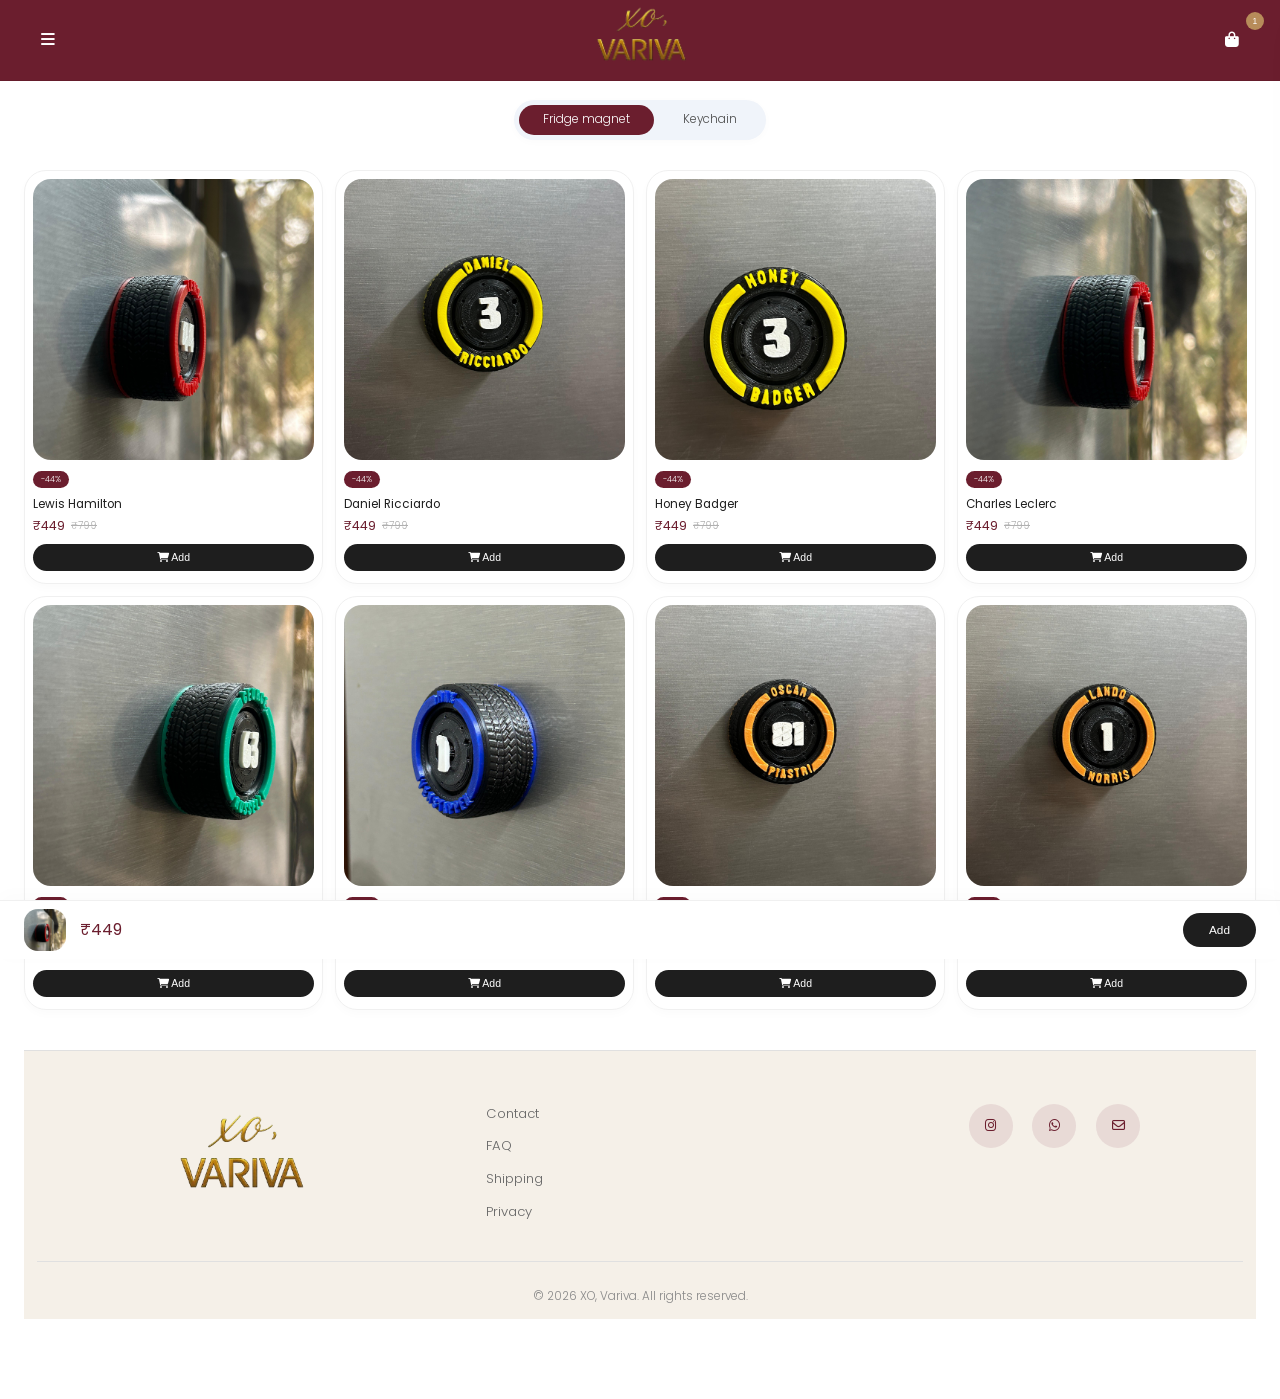
==== commit 89d8b969: "mobile" ====
--- a/f1page.html
+++ b/f1page.html
@@ -562,7 +562,7 @@
       box-shadow: 0 12px 24px rgba(0,0,0,0.04); 
       transform: translateY(-3px);
     }
-    .grid-image { width: 100%; aspect-ratio: 1/1; background: #f5f8fe; border-radius: 18px; margin-bottom: 8px; overflow: hidden; }
+    .grid-image { width: 100%; aspect-ratio: 1/1; background: #f5f8fe; border-radius: 18px; margin-bottom: 8px; overflow: hidden; } 
     .grid-image img { width: 100%; height: 100%; object-fit: cover; transition: transform 0.3s; }
     .product-grid-card:hover .grid-image img { transform: scale(1.02); }
     .grid-driver { font-weight: 400; font-size: 0.9rem; margin-top: 4px; }
@@ -678,18 +678,69 @@
     }
     .f1-menu:hover .f1-submenu { display: flex; }
 
-    @media (max-width:900px) {
-      .product-grid { grid-template-columns: repeat(3,1fr); }
-    }
-    @media (max-width:600px) {
-      .product-grid { grid-template-columns: repeat(2,1fr); }
-      .btn-group .btn-add-cart, .btn-group .btn-whatsapp {
-        flex: 1 1 100%;
-      }
-    }
-    @media (max-width:400px) {
-      .product-grid { grid-template-columns: 1fr; }
-    }
+ /* ===== RESPONSIVE PRODUCT GRID ===== */
+
+@media (max-width:900px) {
+  .product-grid {
+    grid-template-columns: repeat(2, 1fr);
+    gap: 12px;
+  }
+
+  .product-grid-card {
+    padding: 10px;
+    border-radius: 18px;
+  }
+
+  .grid-image {
+    aspect-ratio: 1/1;
+    margin-bottom: 6px;
+  }
+
+  .grid-driver {
+    font-size: 0.85rem;
+  }
+
+  .grid-price .current {
+    font-size: 0.9rem;
+  }
+
+  .grid-price .old {
+    font-size: 0.75rem;
+  }
+
+  .grid-add-cart {
+    font-size: 0.8rem;
+    padding: 7px;
+  }
+}
+
+@media (max-width:480px) {
+  .product-grid {
+    grid-template-columns: repeat(2, 1fr);
+    gap: 10px;
+  }
+
+  .product-grid-card {
+    padding: 8px;
+  }
+
+  .grid-image {
+    aspect-ratio: 1/1;
+  }
+
+  .grid-driver {
+    font-size: 0.8rem;
+  }
+
+  .grid-price .current {
+    font-size: 0.85rem;
+  }
+
+  .grid-add-cart {
+    padding: 6px;
+    font-size: 0.75rem;
+  }
+}
   </style>
 </head>
 <body>
@@ -941,14 +992,14 @@
 (function() {
   // ----- DRIVER DATA -----
   const drivers = [
-    { name: 'Lewis Hamilton', images: ['l1.jpeg','l2.jpeg','l3.jpeg','l4.jpeg'] },
-    { name: 'Daniel Ricciardo', images: ['d1.jpeg','22.jpeg','d3.jpeg','d4.jpeg'] },
-    { name: 'Honey Badger', images: ['h1.jpeg','h2.jpeg','h3.jpeg','h4.jpeg'] },
-    { name: 'Charles Leclerc', images: ['c1.jpeg','c2.jpeg','c3.jpeg','c4.jpeg'] },
-    { name: 'George Russell', images: ['g4.jpeg','g2.jpeg','g3.jpeg','g1.jpeg'] },
-    { name: 'Max Verstappen', images: ['m1.jpeg','m2.jpeg','m3.jpeg','m4.jpeg'] },
-    { name: 'Oscar Piastri', images: ['o1.jpeg','o2.jpeg','o3.jpeg','o4.jpeg'] },
-    { name: 'Lando Norris', images: ['ln2.jpeg','ln1.jpeg','ln3.jpeg','ln4.jpeg'] }
+    { name: 'Lewis Hamilton', images: ['l1.jpg','l2.jpg','l3.jpg','l4.jpg'] },
+    { name: 'Daniel Ricciardo', images: ['d1.jpg','22.jpg','d3.jpg','d4.jpg'] },
+    { name: 'Honey Badger', images: ['h1.jpg','h2.jpg','h3.jpg','h4.jpg'] },
+    { name: 'Charles Leclerc', images: ['c1.jpg','c2.jpg','c3.jpg','c4.jpg'] },
+    { name: 'George Russell', images: ['g4.jpg','g2.jpg','g3.jpg','g1.jpg'] },
+    { name: 'Max Verstappen', images: ['m1.jpg','m2.jpg','m3.jpg','m4.jpg'] },
+    { name: 'Oscar Piastri', images: ['o1.jpg','o2.jpg','o3.jpg','o4.jpg'] },
+    { name: 'Lando Norris', images: ['ln2.jpg','ln1.jpg','ln3.jpg','ln4.jpg'] }
   ];
 
   // UI sections
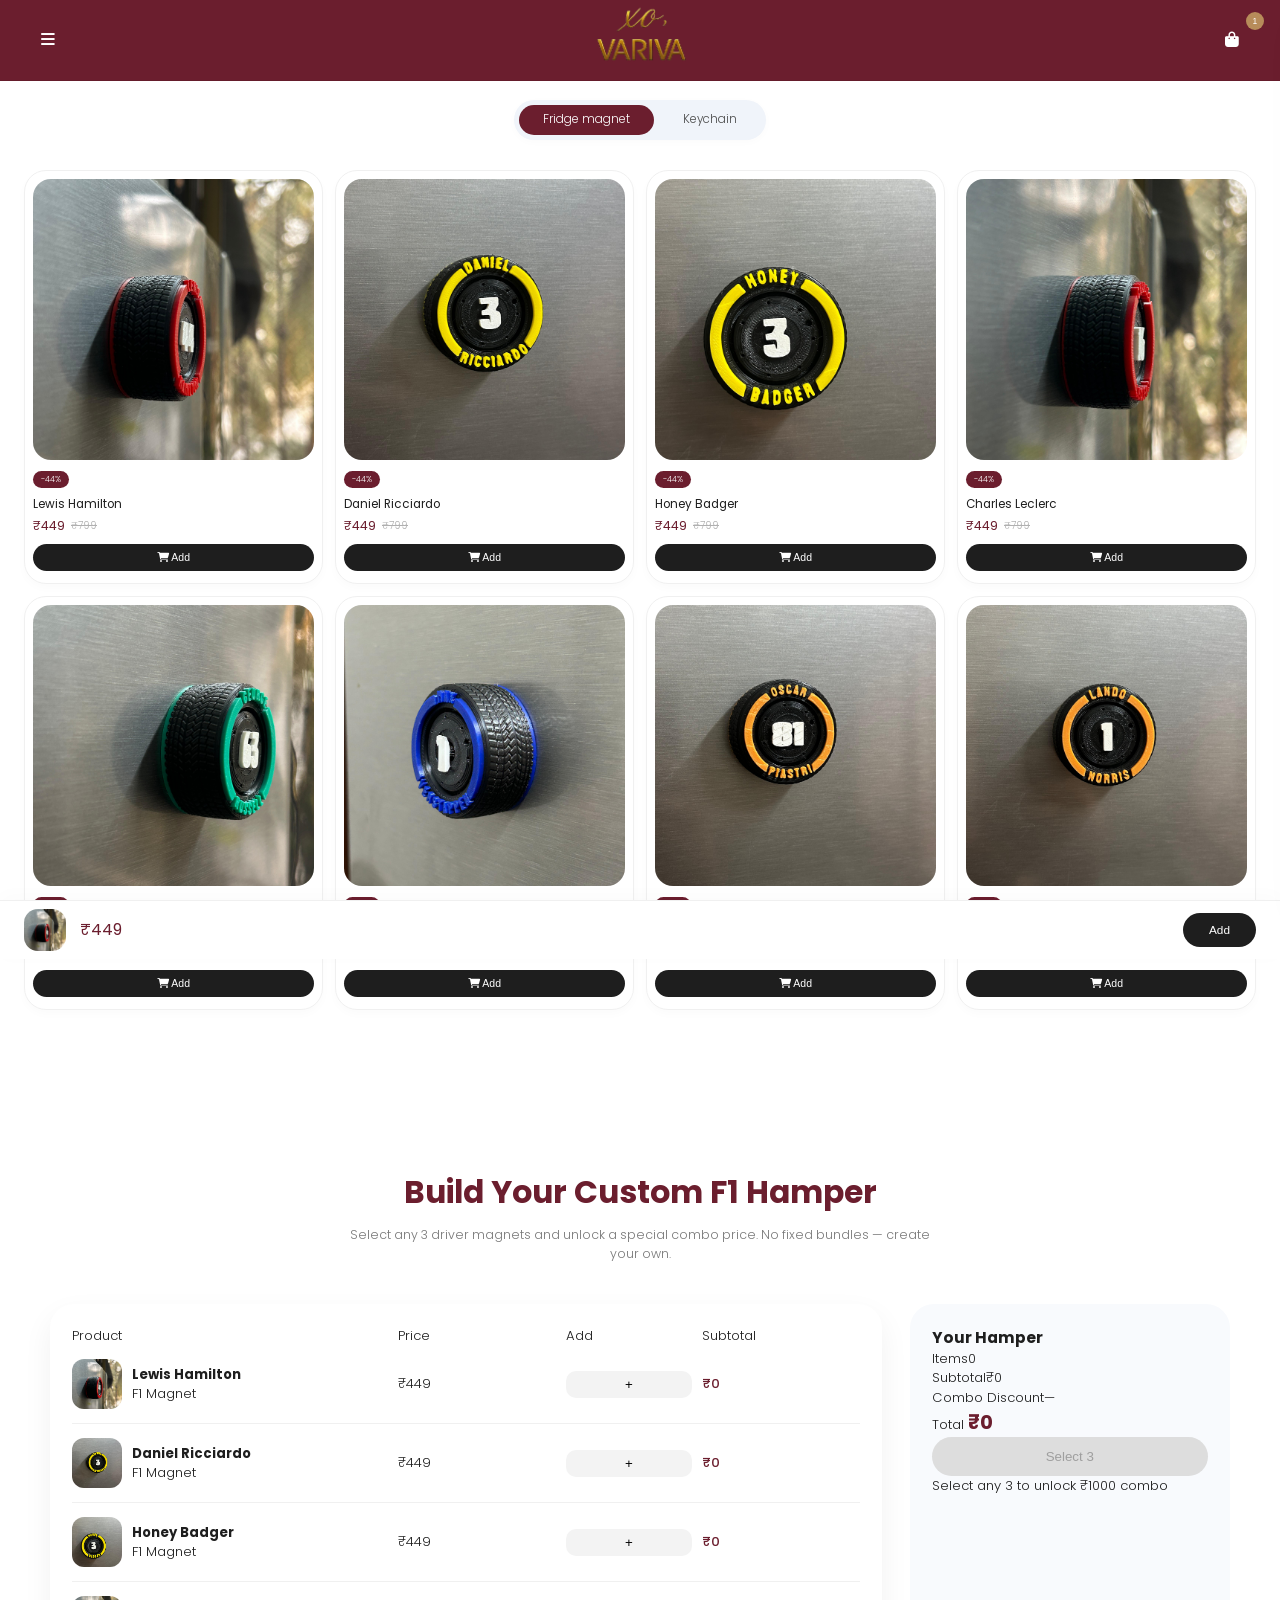
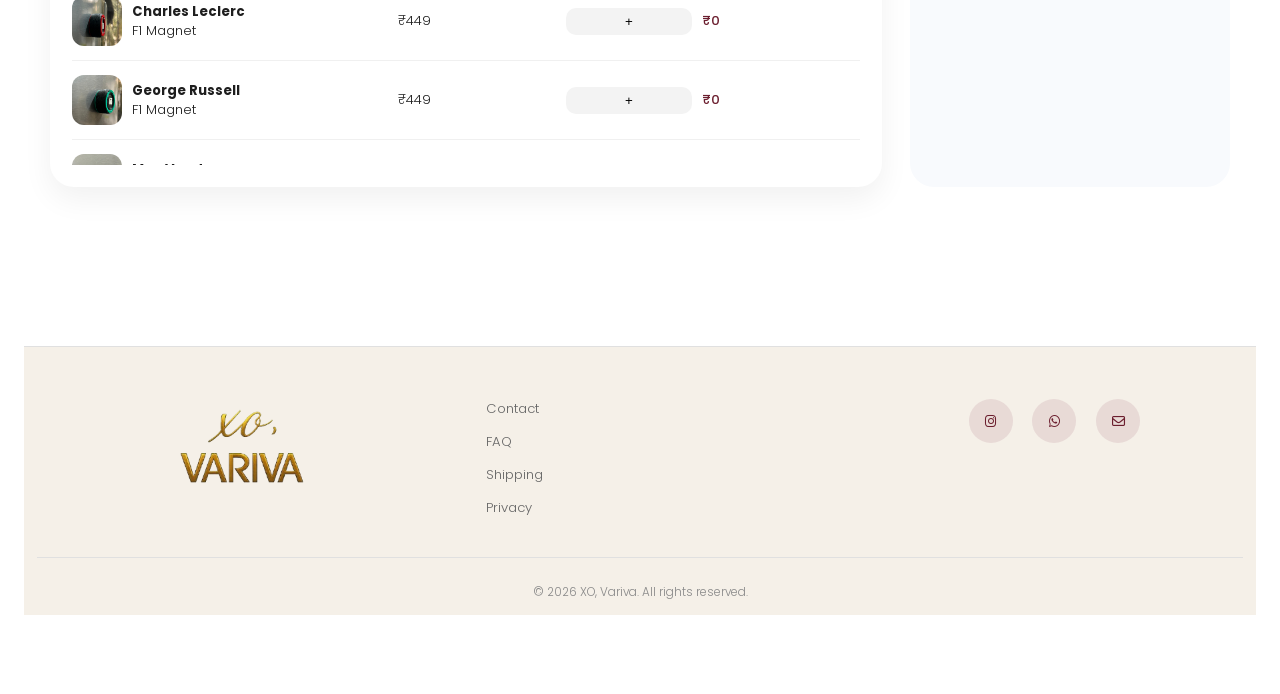
==== commit 751c4301: "combo" ====
--- a/f1page.html
+++ b/f1page.html
@@ -944,6 +944,245 @@
       <button class="sticky-btn" id="stickyAddF1">Add</button>
     </div>
 
+    <!-- ===== VARIVA HAMPER (FINAL POLISHED · FULL) ===== -->
+<section class="hamper-table-v2">
+
+  <!-- HEADING -->
+  <div class="hamper-intro">
+    <h2>Build Your Custom F1 Hamper</h2>
+    <p>Select any 3 driver magnets and unlock a special combo price. No fixed bundles — create your own.</p>
+  </div>
+
+  <div class="wrap">
+
+    <!-- LEFT TABLE -->
+    <div class="table">
+
+      <div class="thead">
+        <span>Product</span>
+        <span>Price</span>
+        <span>Add</span>
+        <span>Subtotal</span>
+      </div>
+
+      <div class="tbody" id="tbody">
+
+        <!-- ROWS -->
+        <div class="row" data-name="Lewis Hamilton">
+          <div class="prod"><img src="l1.jpg"><div><strong>Lewis Hamilton</strong><p>F1 Magnet</p></div></div>
+          <span>₹449</span><button class="add">+</button><span class="sub">₹0</span>
+        </div>
+
+        <div class="row" data-name="Daniel Ricciardo">
+          <div class="prod"><img src="d1.jpg"><div><strong>Daniel Ricciardo</strong><p>F1 Magnet</p></div></div>
+          <span>₹449</span><button class="add">+</button><span class="sub">₹0</span>
+        </div>
+
+        <div class="row" data-name="Honey Badger">
+          <div class="prod"><img src="h1.jpg"><div><strong>Honey Badger</strong><p>F1 Magnet</p></div></div>
+          <span>₹449</span><button class="add">+</button><span class="sub">₹0</span>
+        </div>
+
+        <div class="row" data-name="Charles Leclerc">
+          <div class="prod"><img src="c1.jpg"><div><strong>Charles Leclerc</strong><p>F1 Magnet</p></div></div>
+          <span>₹449</span><button class="add">+</button><span class="sub">₹0</span>
+        </div>
+
+        <div class="row" data-name="George Russell">
+          <div class="prod"><img src="g4.jpg"><div><strong>George Russell</strong><p>F1 Magnet</p></div></div>
+          <span>₹449</span><button class="add">+</button><span class="sub">₹0</span>
+        </div>
+
+        <div class="row" data-name="Max Verstappen">
+          <div class="prod"><img src="m1.jpg"><div><strong>Max Verstappen</strong><p>F1 Magnet</p></div></div>
+          <span>₹449</span><button class="add">+</button><span class="sub">₹0</span>
+        </div>
+
+        <div class="row" data-name="Oscar Piastri">
+          <div class="prod"><img src="o1.jpg"><div><strong>Oscar Piastri</strong><p>F1 Magnet</p></div></div>
+          <span>₹449</span><button class="add">+</button><span class="sub">₹0</span>
+        </div>
+
+        <div class="row" data-name="Lando Norris">
+          <div class="prod"><img src="ln2.jpg"><div><strong>Lando Norris</strong><p>F1 Magnet</p></div></div>
+          <span>₹449</span><button class="add">+</button><span class="sub">₹0</span>
+        </div>
+
+      </div>
+
+    </div>
+
+    <!-- RIGHT SUMMARY -->
+    <aside class="summary">
+
+      <h3>Your Hamper</h3>
+
+      <div class="picked" id="picked"></div>
+
+      <div class="calc">
+        <div class="line"><span>Items</span><span id="count">0</span></div>
+        <div class="line"><span>Subtotal</span><span id="subtotal">₹0</span></div>
+        <div class="line discount"><span>Combo Discount</span><span id="discount">—</span></div>
+      </div>
+
+      <div class="total">
+        <span>Total</span>
+        <strong id="total">₹0</strong>
+      </div>
+
+      <button id="cta" disabled>Unlock Offer</button>
+
+      <div class="hint">Select any 3 to unlock ₹1000 combo</div>
+
+      <div class="celebration" id="celebration"></div>
+
+    </aside>
+
+  </div>
+
+</section>
+
+<style>
+.hamper-table-v2 { margin: 80px 0; }
+
+.hamper-intro { text-align:center; margin-bottom:40px; }
+.hamper-intro h2 { font-size:2.4rem; color:#6B1E2E; }
+.hamper-intro p { font-size:0.95rem; color:#777; max-width:600px; margin:10px auto 0; }
+
+.wrap { display:flex; gap:28px; }
+
+.table { flex:1; background:#fff; border-radius:24px; padding:22px; box-shadow:0 12px 30px rgba(0,0,0,0.06); }
+
+.thead, .row { display:grid; grid-template-columns:2fr 1fr 0.8fr 1fr; align-items:center; gap:10px; }
+.tbody { max-height:420px; overflow-y:auto; }
+
+.row { padding:14px 0; border-bottom:1px solid #f0f0f0; }
+
+.prod { display:flex; gap:10px; align-items:center; }
+.prod img { width:50px; height:50px; border-radius:12px; object-fit:cover; }
+
+.add { background:#f3f3f3; border:none; border-radius:10px; padding:6px 12px; cursor:pointer; }
+.add.active { background:#6B1E2E; color:#fff; transform:scale(1.1); }
+
+.sub { color:#6B1E2E; font-weight:500; }
+
+.summary { width:320px; background:#f8fafd; border-radius:24px; padding:22px; position:relative; }
+.total strong { font-size:1.5rem; color:#6B1E2E; }
+
+#cta { width:100%; padding:12px; border-radius:40px; background:#ddd; border:none; }
+#cta.active { background:#6B1E2E; color:#fff; transform:scale(1.05); }
+
+/* CELEBRATION */
+.celebration div {
+  position:absolute;
+  width:6px;
+  height:6px;
+  border-radius:50%;
+  animation:blast 1s linear forwards;
+}
+
+@keyframes blast {
+  to { transform:translateY(-220px) rotate(360deg); opacity:0; }
+}
+
+@media(max-width:768px){
+  .wrap { flex-direction:column; }
+  .summary { width:100%; }
+}
+</style>
+
+<script>
+const rows = document.querySelectorAll('.row');
+const picked = document.getElementById('picked');
+const countEl = document.getElementById('count');
+const subtotalEl = document.getElementById('subtotal');
+const discountEl = document.getElementById('discount');
+const totalEl = document.getElementById('total');
+const cta = document.getElementById('cta');
+
+let selected = [];
+
+function celebrate(){
+  const box = document.getElementById('celebration');
+  for(let i=0;i<30;i++){
+    const d=document.createElement('div');
+    d.style.left=Math.random()*100+'%';
+    d.style.top=Math.random()*100+'%';
+    d.style.background=['#6B1E2E','#b78c5a','#e6c8a0'][Math.floor(Math.random()*3)];
+    box.appendChild(d);
+    setTimeout(()=>d.remove(),1000);
+  }
+}
+
+function renderPicked(){
+  picked.innerHTML = selected.map(i => `<div>• ${i}</div>`).join('');
+}
+
+function update(){
+  rows.forEach(r => {
+    const name = r.dataset.name;
+    const sub = r.querySelector('.sub');
+    const btn = r.querySelector('.add');
+    if(selected.includes(name)){
+      sub.innerText = '₹449';
+      btn.classList.add('active');
+    } else {
+      sub.innerText = '₹0';
+      btn.classList.remove('active');
+    }
+  });
+
+  const count = selected.length;
+  const subtotal = count * 449;
+
+  countEl.innerText = count;
+  subtotalEl.innerText = `₹${subtotal}`;
+
+  if(count === 3){
+    discountEl.innerText = '-₹347';
+    totalEl.innerText = '₹1000';
+    cta.disabled = false;
+    cta.classList.add('active');
+    cta.innerText = 'Continue to WhatsApp';
+    celebrate();
+  } else {
+    discountEl.innerText = '—';
+    totalEl.innerText = `₹${subtotal}`;
+    cta.disabled = true;
+    cta.classList.remove('active');
+    cta.innerText = `Select ${3 - count}`;
+  }
+
+  renderPicked();
+}
+
+rows.forEach(r => {
+  const btn = r.querySelector('.add');
+  btn.addEventListener('click', () => {
+    const name = r.dataset.name;
+
+    if(selected.includes(name)){
+      selected = selected.filter(i => i !== name);
+    } else {
+      if(selected.length >= 3){
+        const removed = selected.shift();
+        document.querySelector(`.row[data-name="${removed}"] .add`).classList.remove('active');
+      }
+      selected.push(name);
+    }
+
+    update();
+  });
+});
+
+cta.addEventListener('click', () => {
+  if(selected.length !== 3) return;
+  const text = selected.map((i,n)=>`${n+1}. ${i}`).join('%0A');
+  window.open(`https://wa.me/918452018403?text=Hi I want F1 hamper%0A${text}%0ATotal ₹1000`,'_blank');
+});
+
+update();
+</script>
 
     <!-- Footer -->
     <footer class="luxury-footer">
@@ -988,6 +1227,9 @@
     <br><br>
   </div>
 
+
+
+  
   <script>
 (function() {
   // ----- DRIVER DATA -----
@@ -1315,4 +1557,5 @@
 })();
 </script>
 </body>
-</html>+</html>
+
